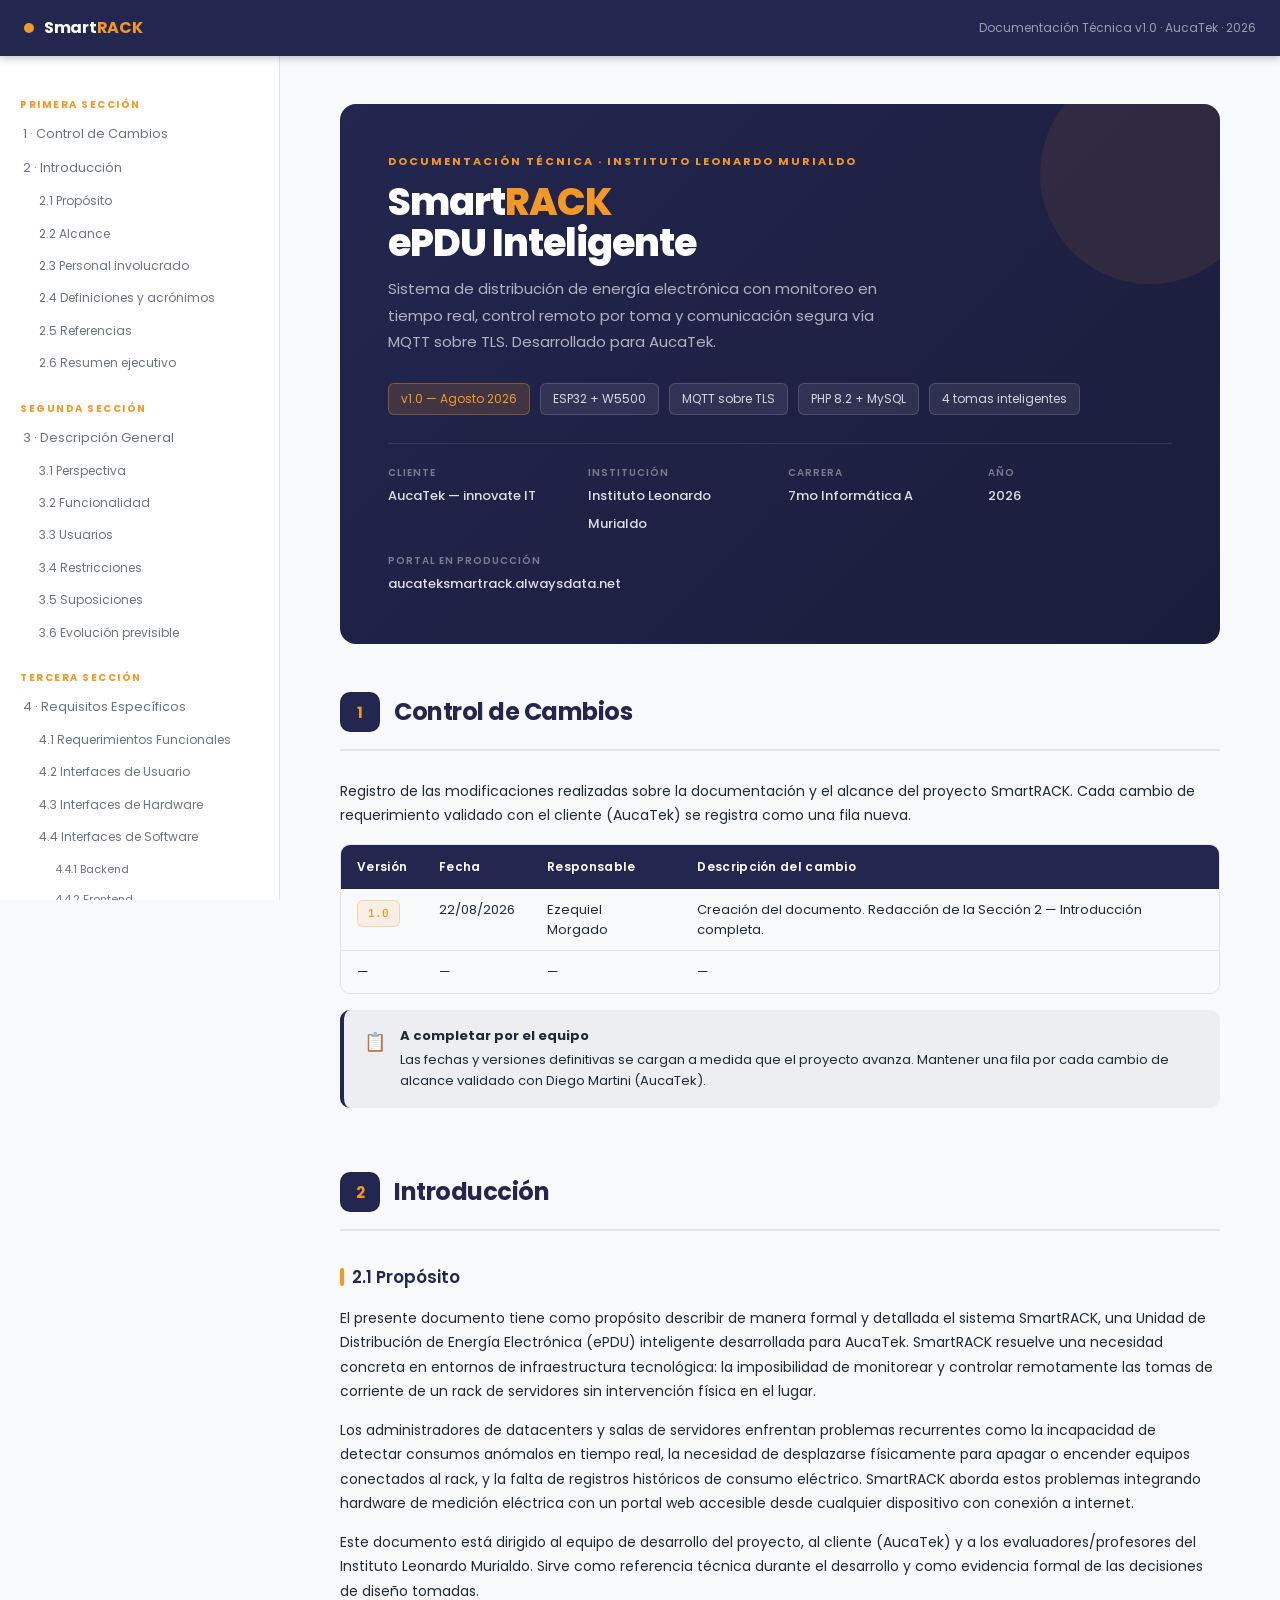
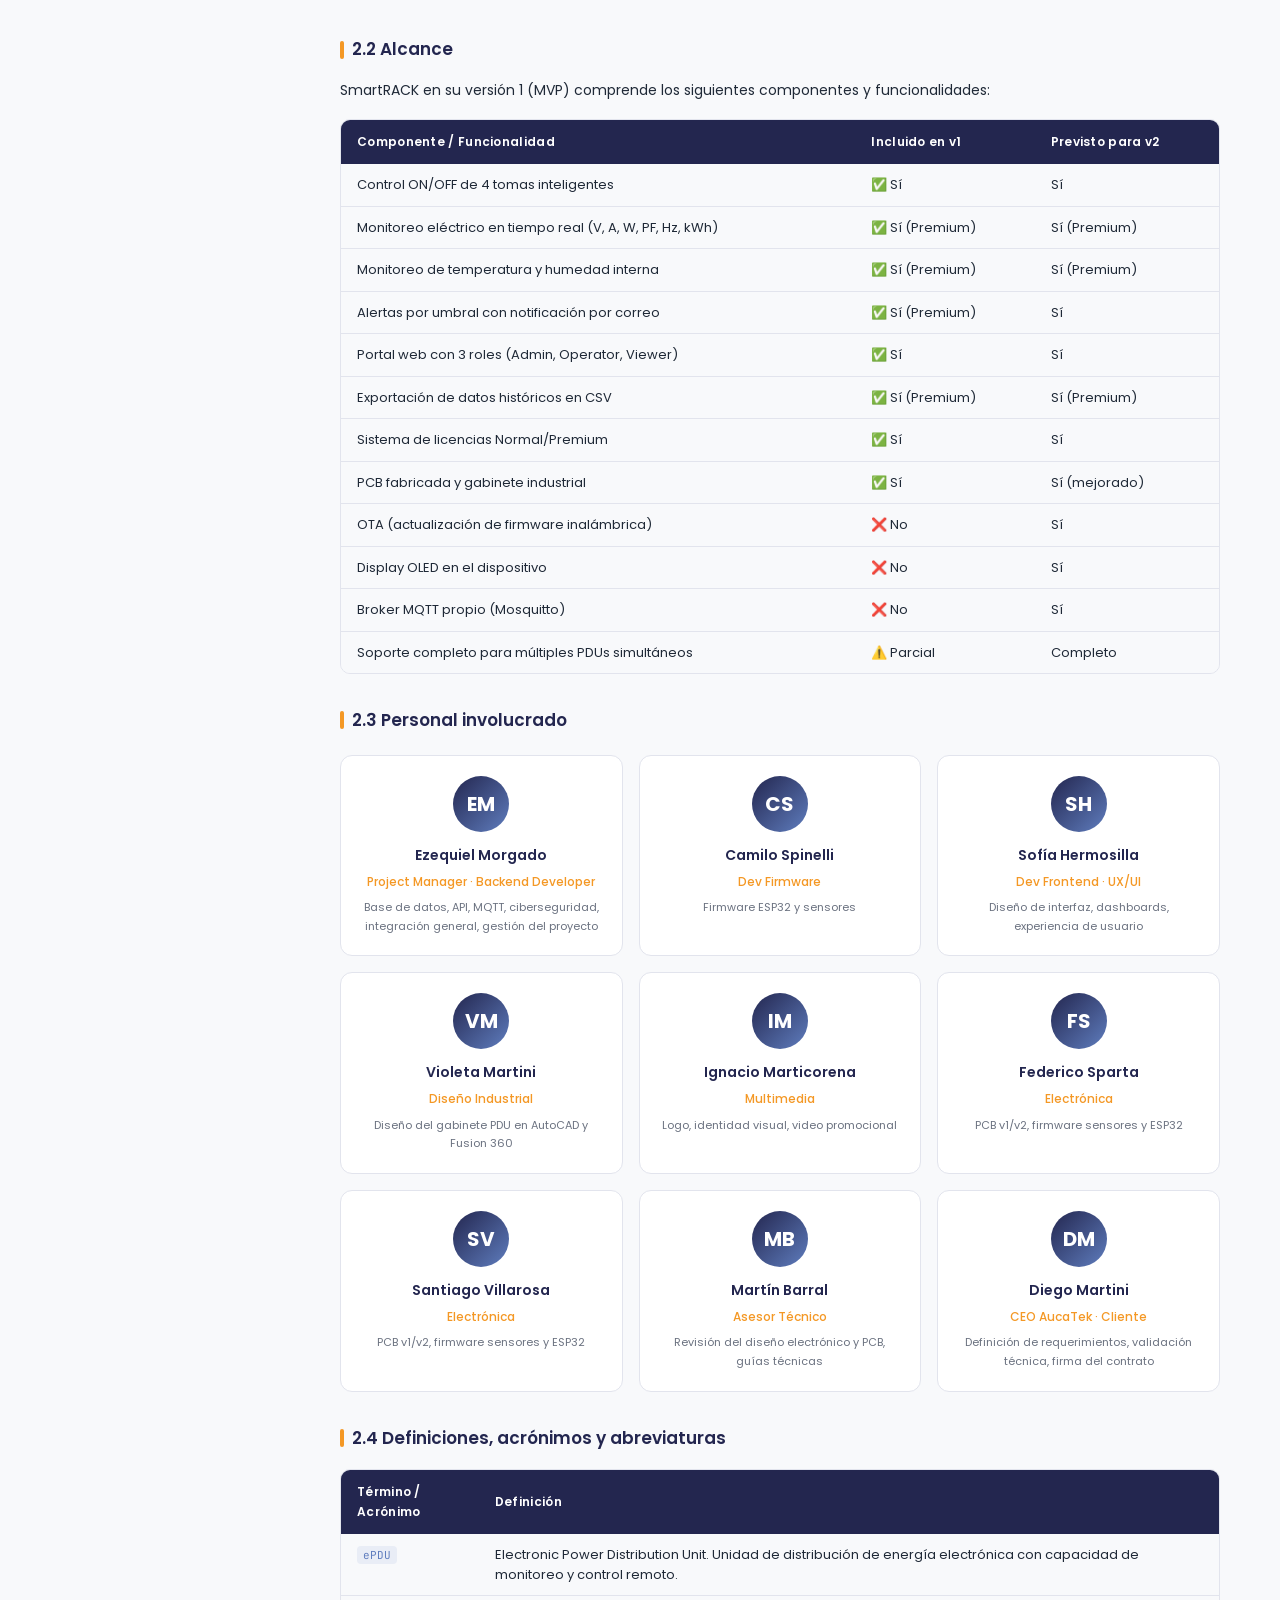
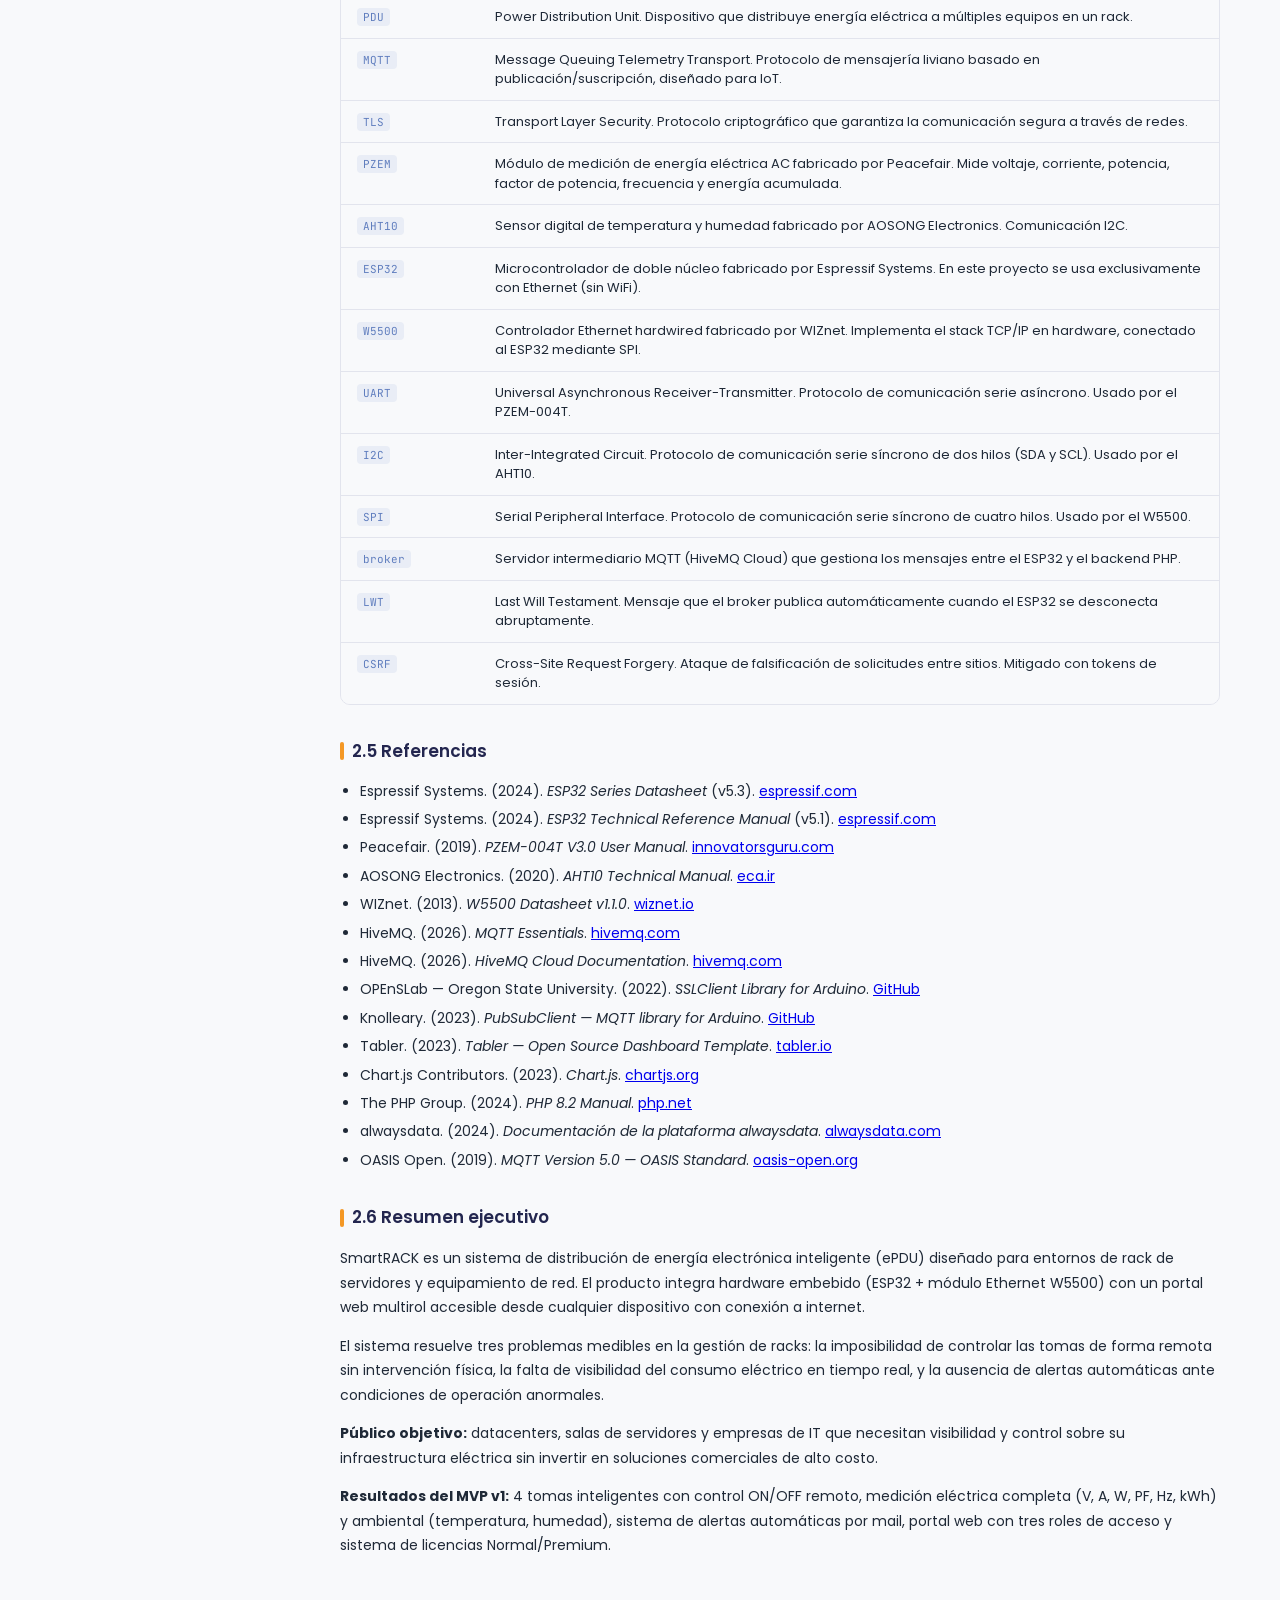
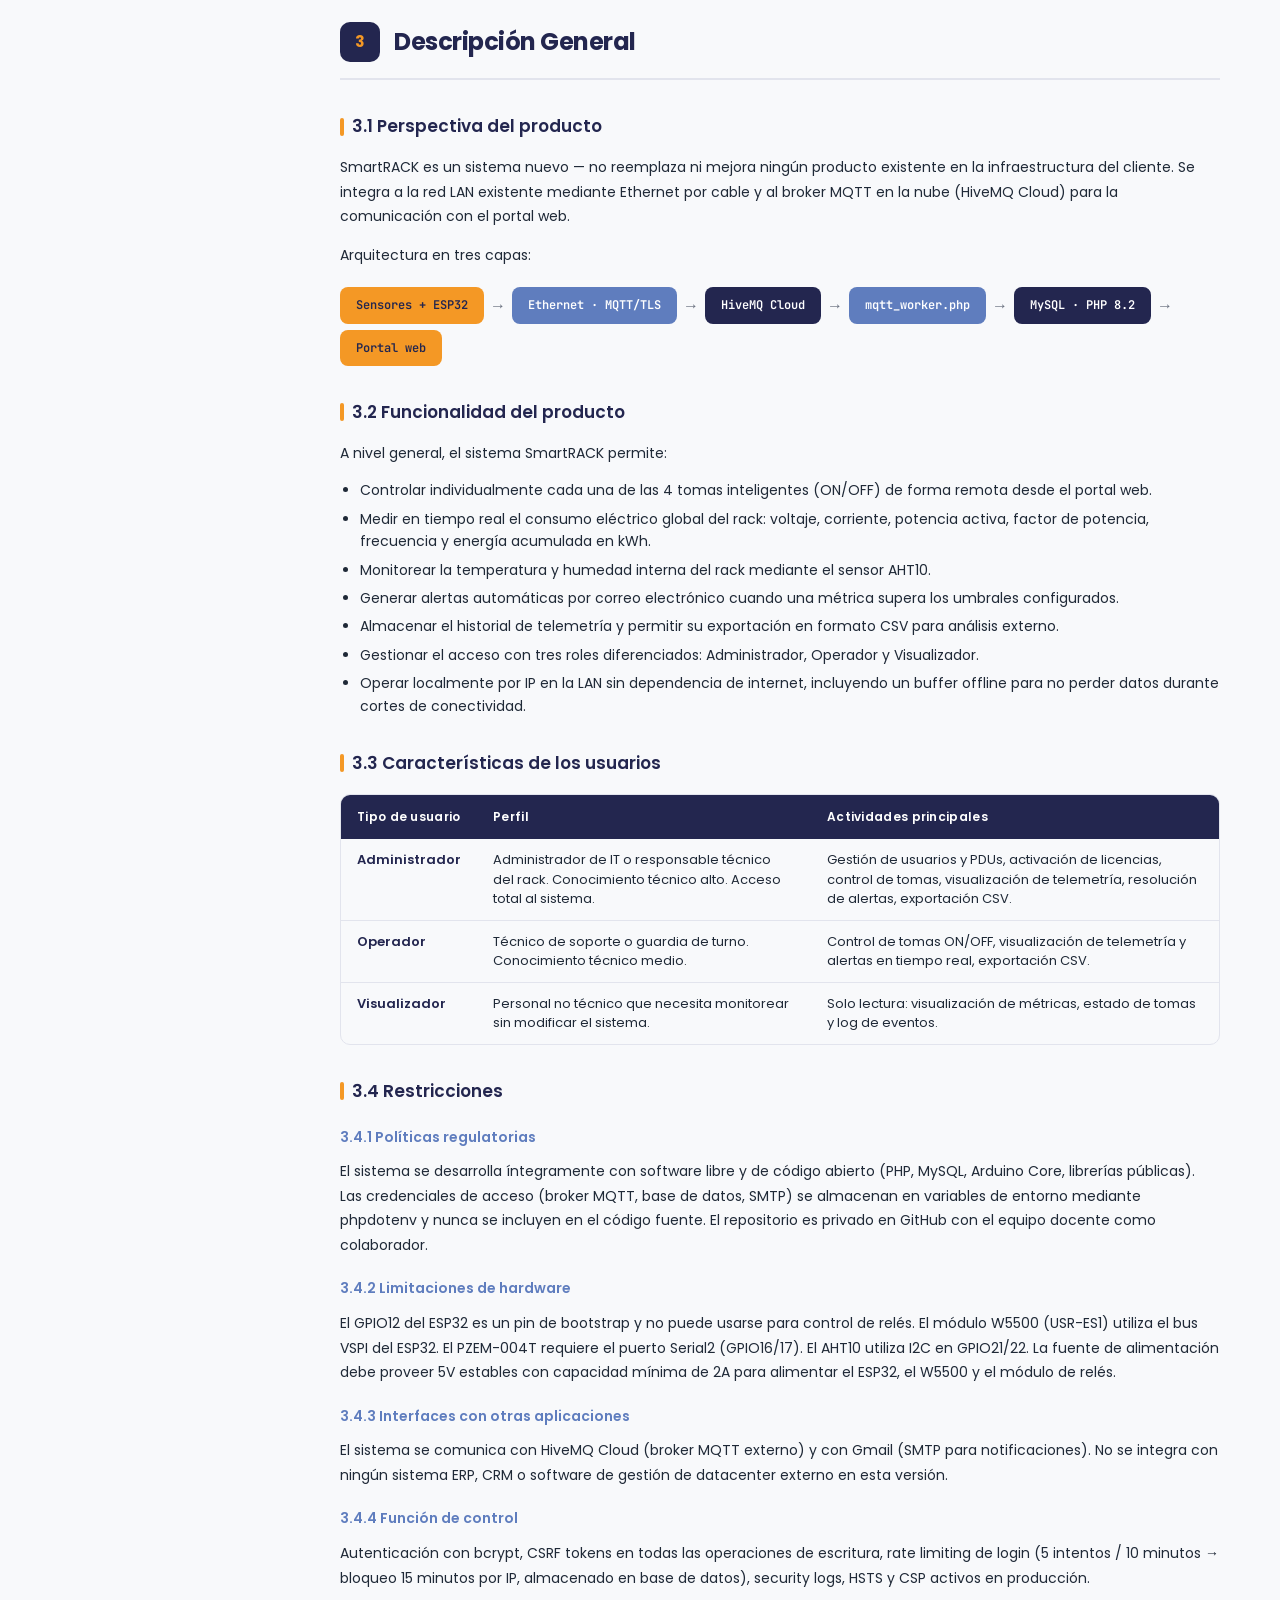
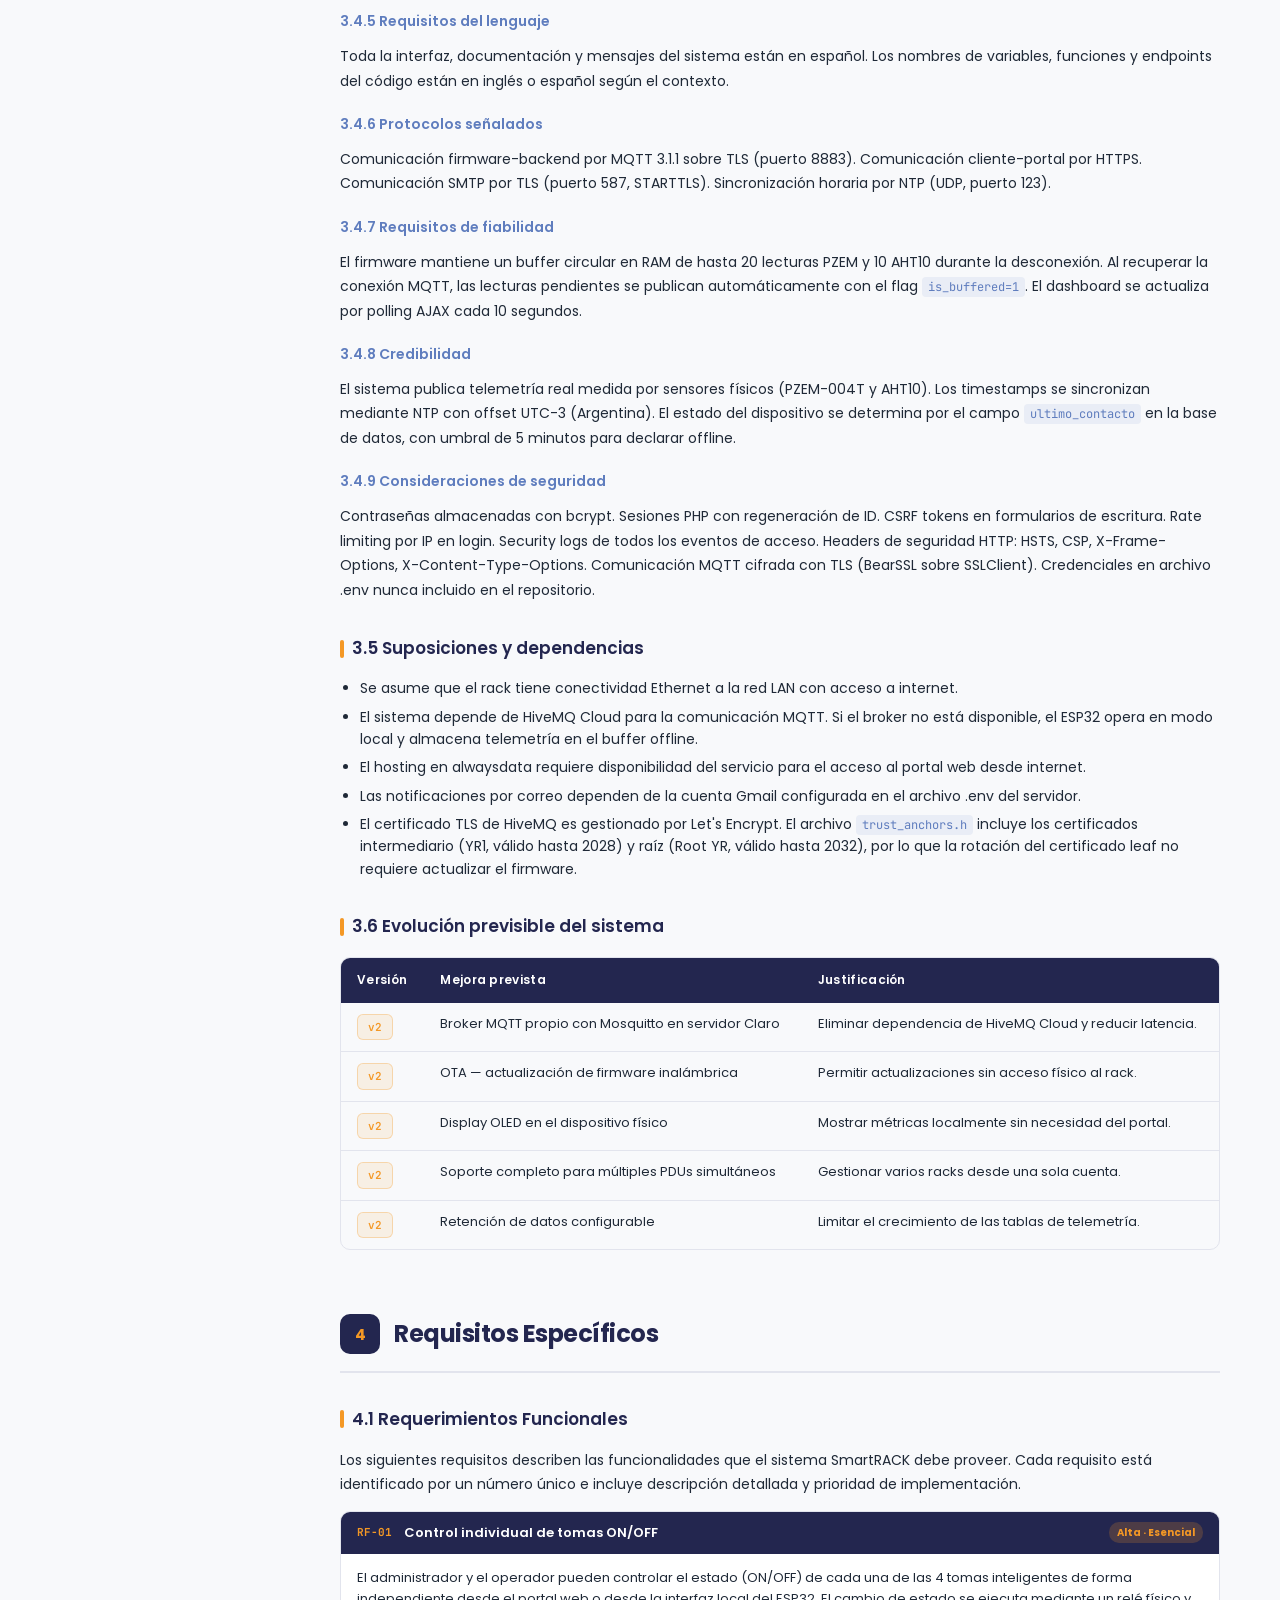
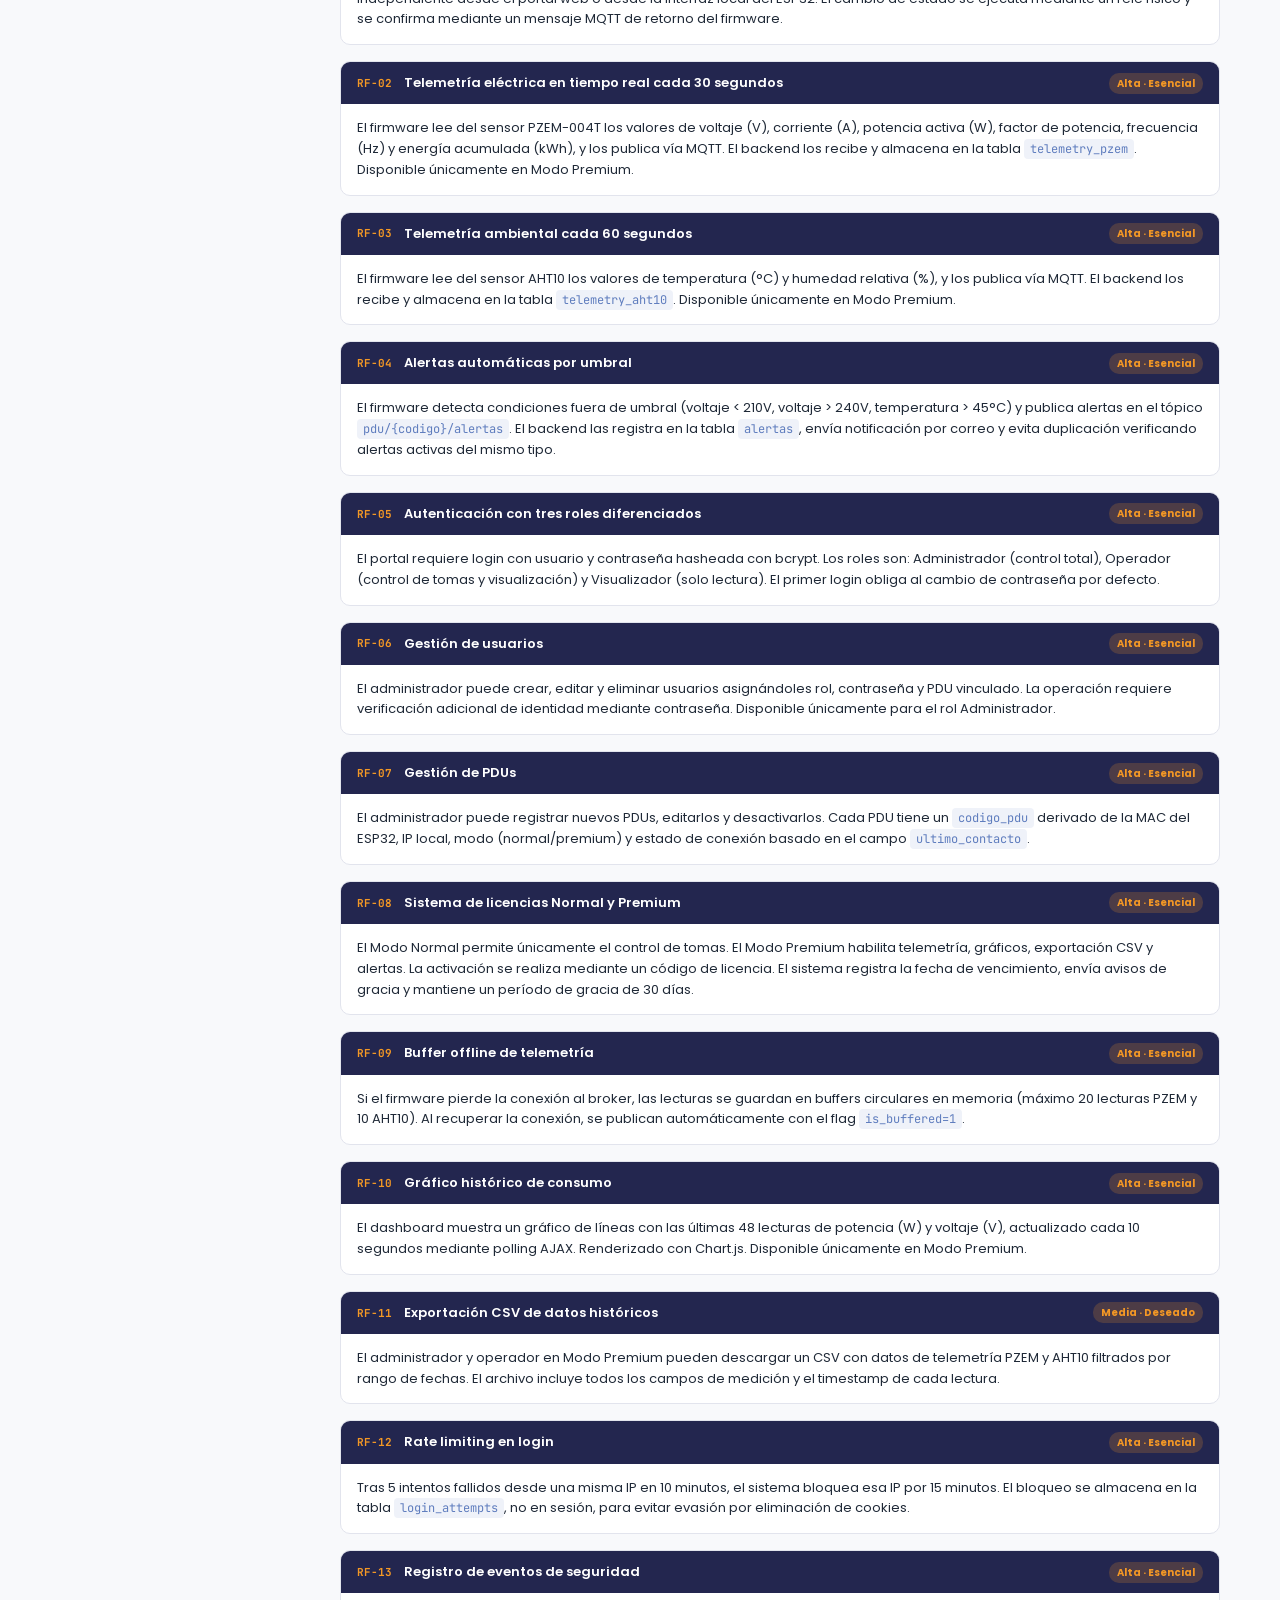
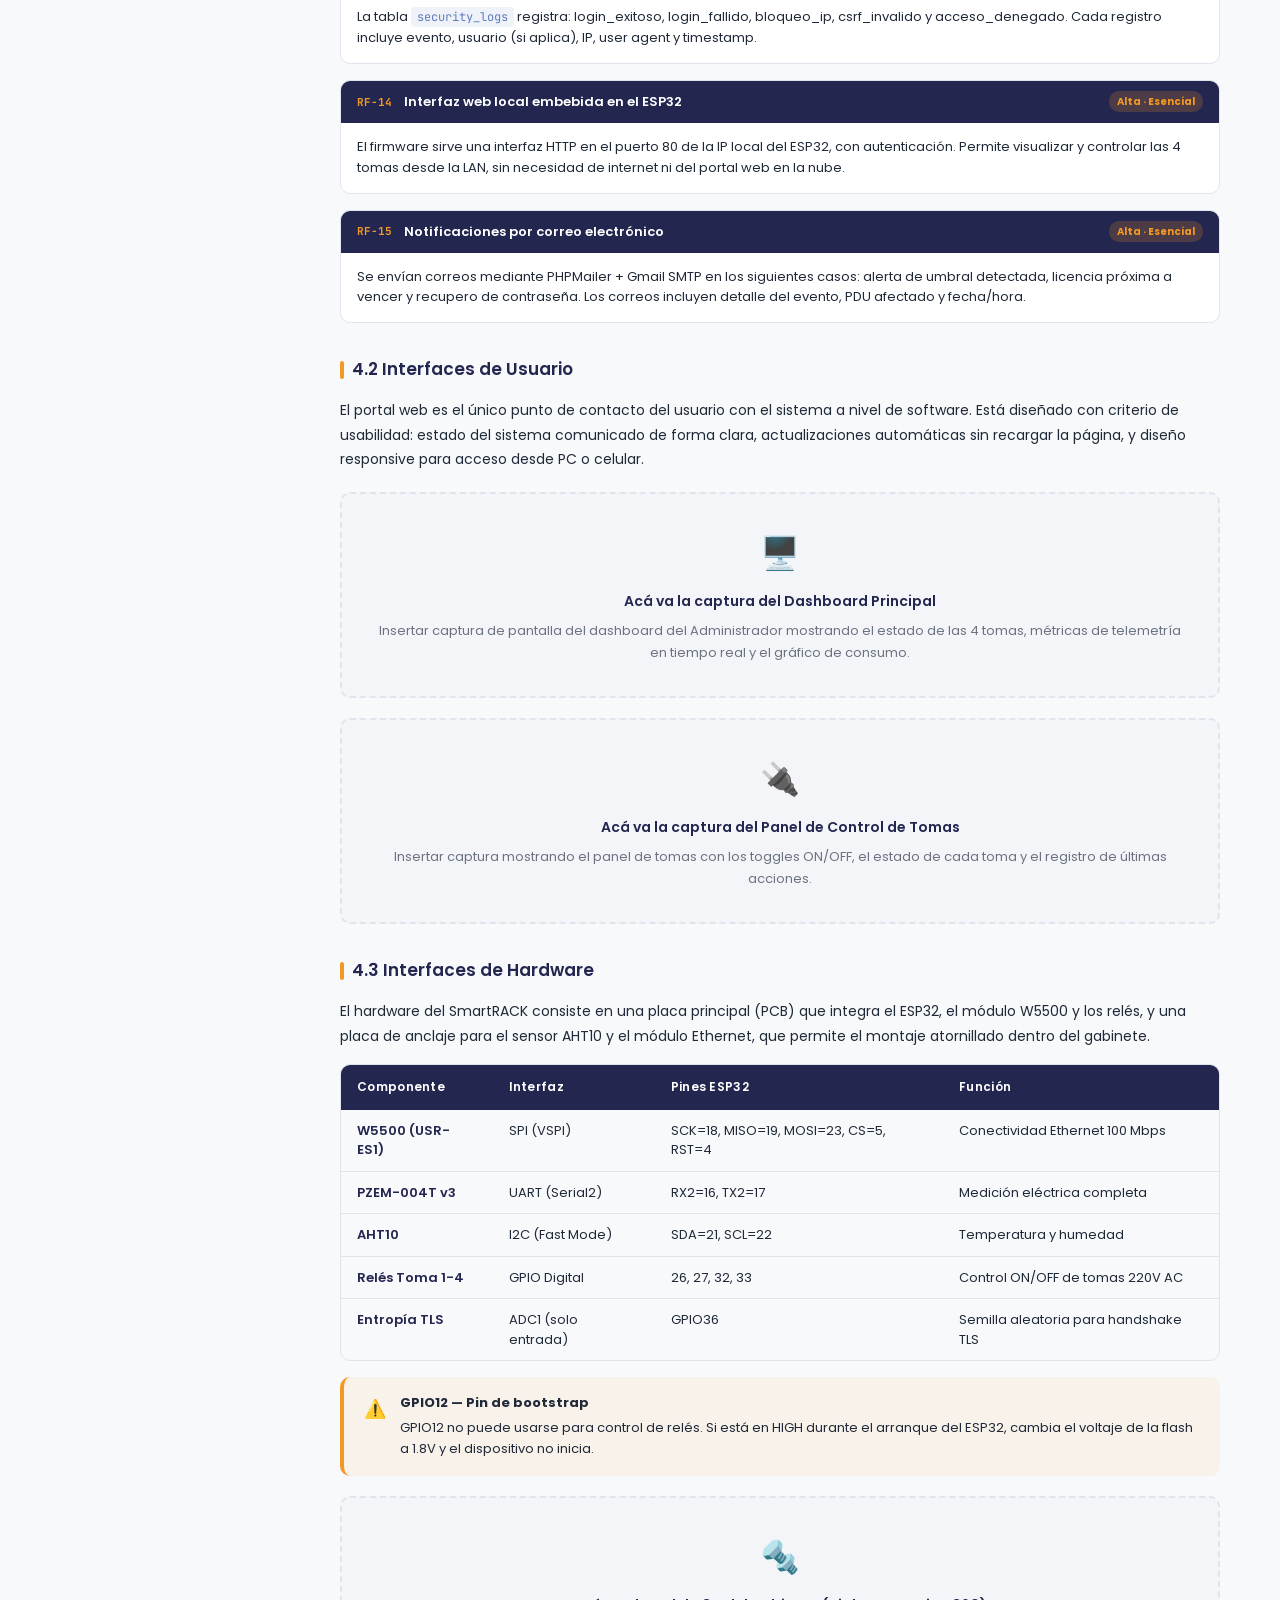
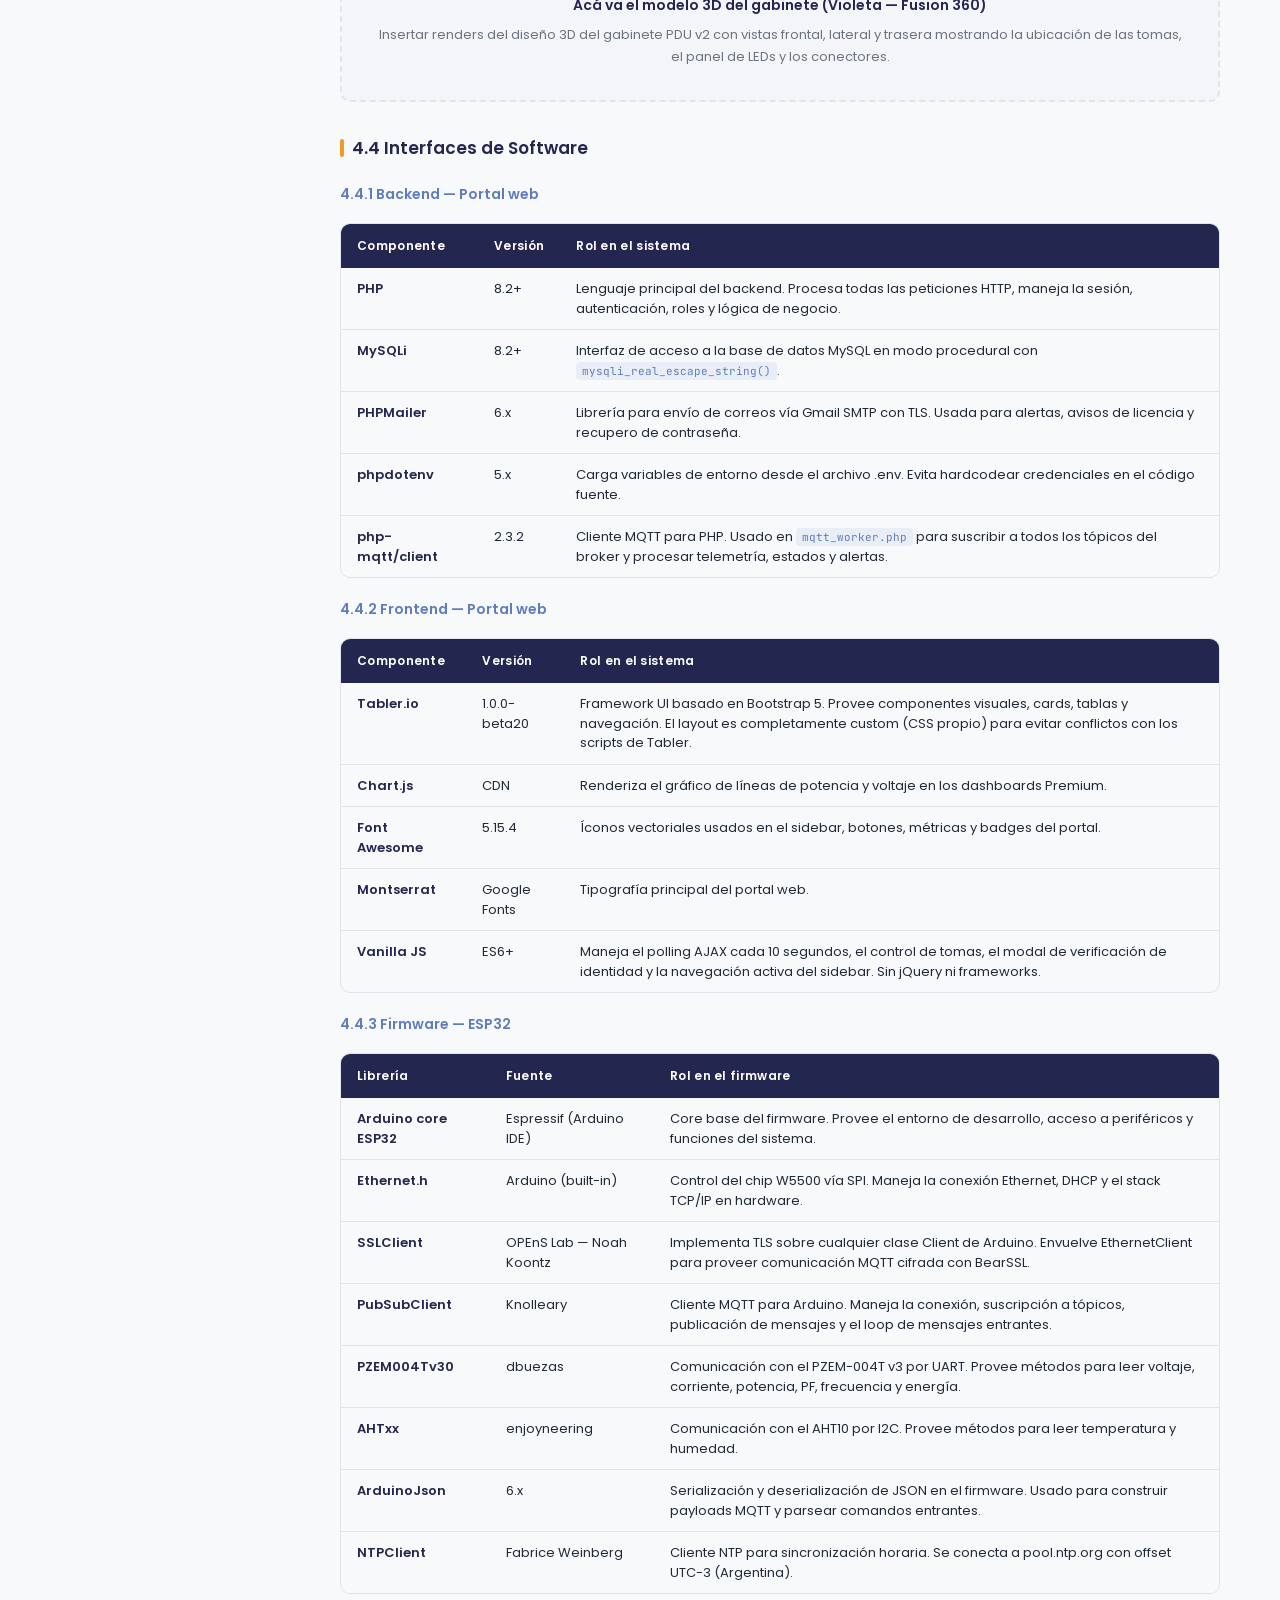
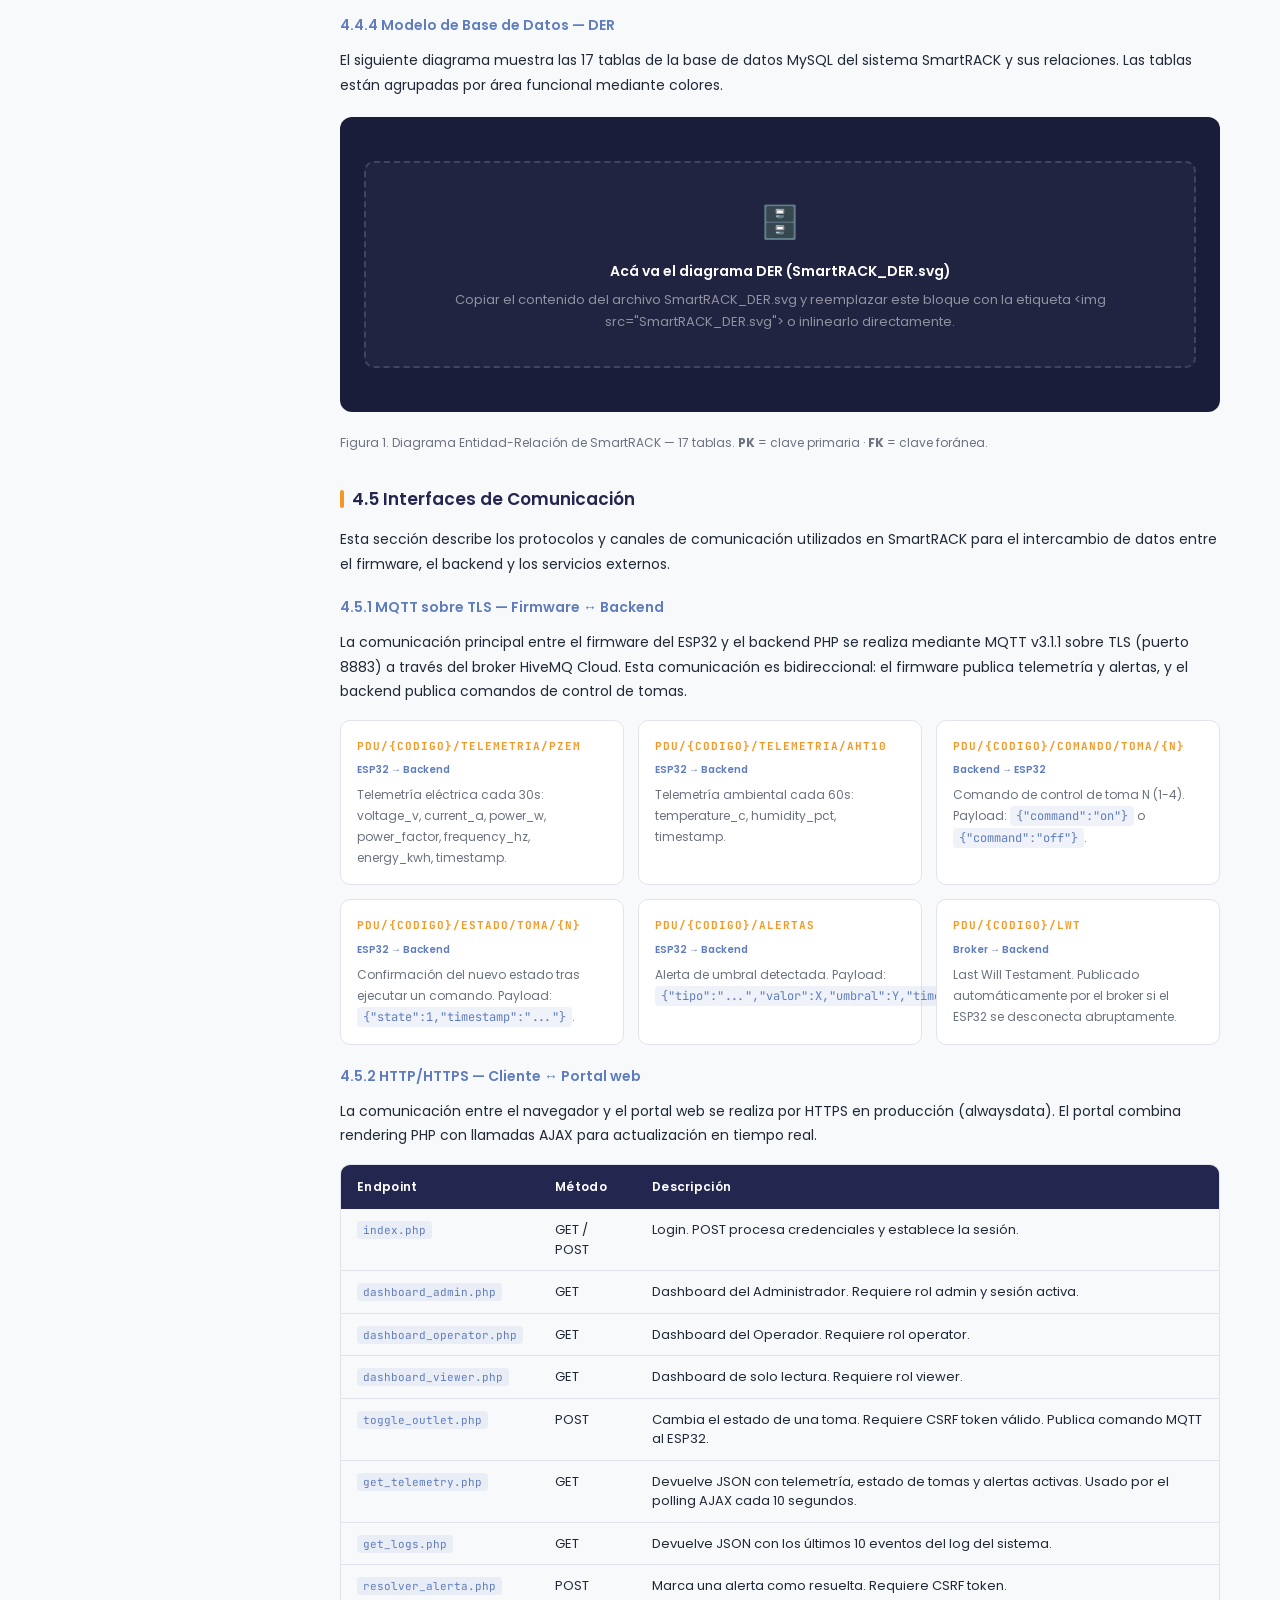
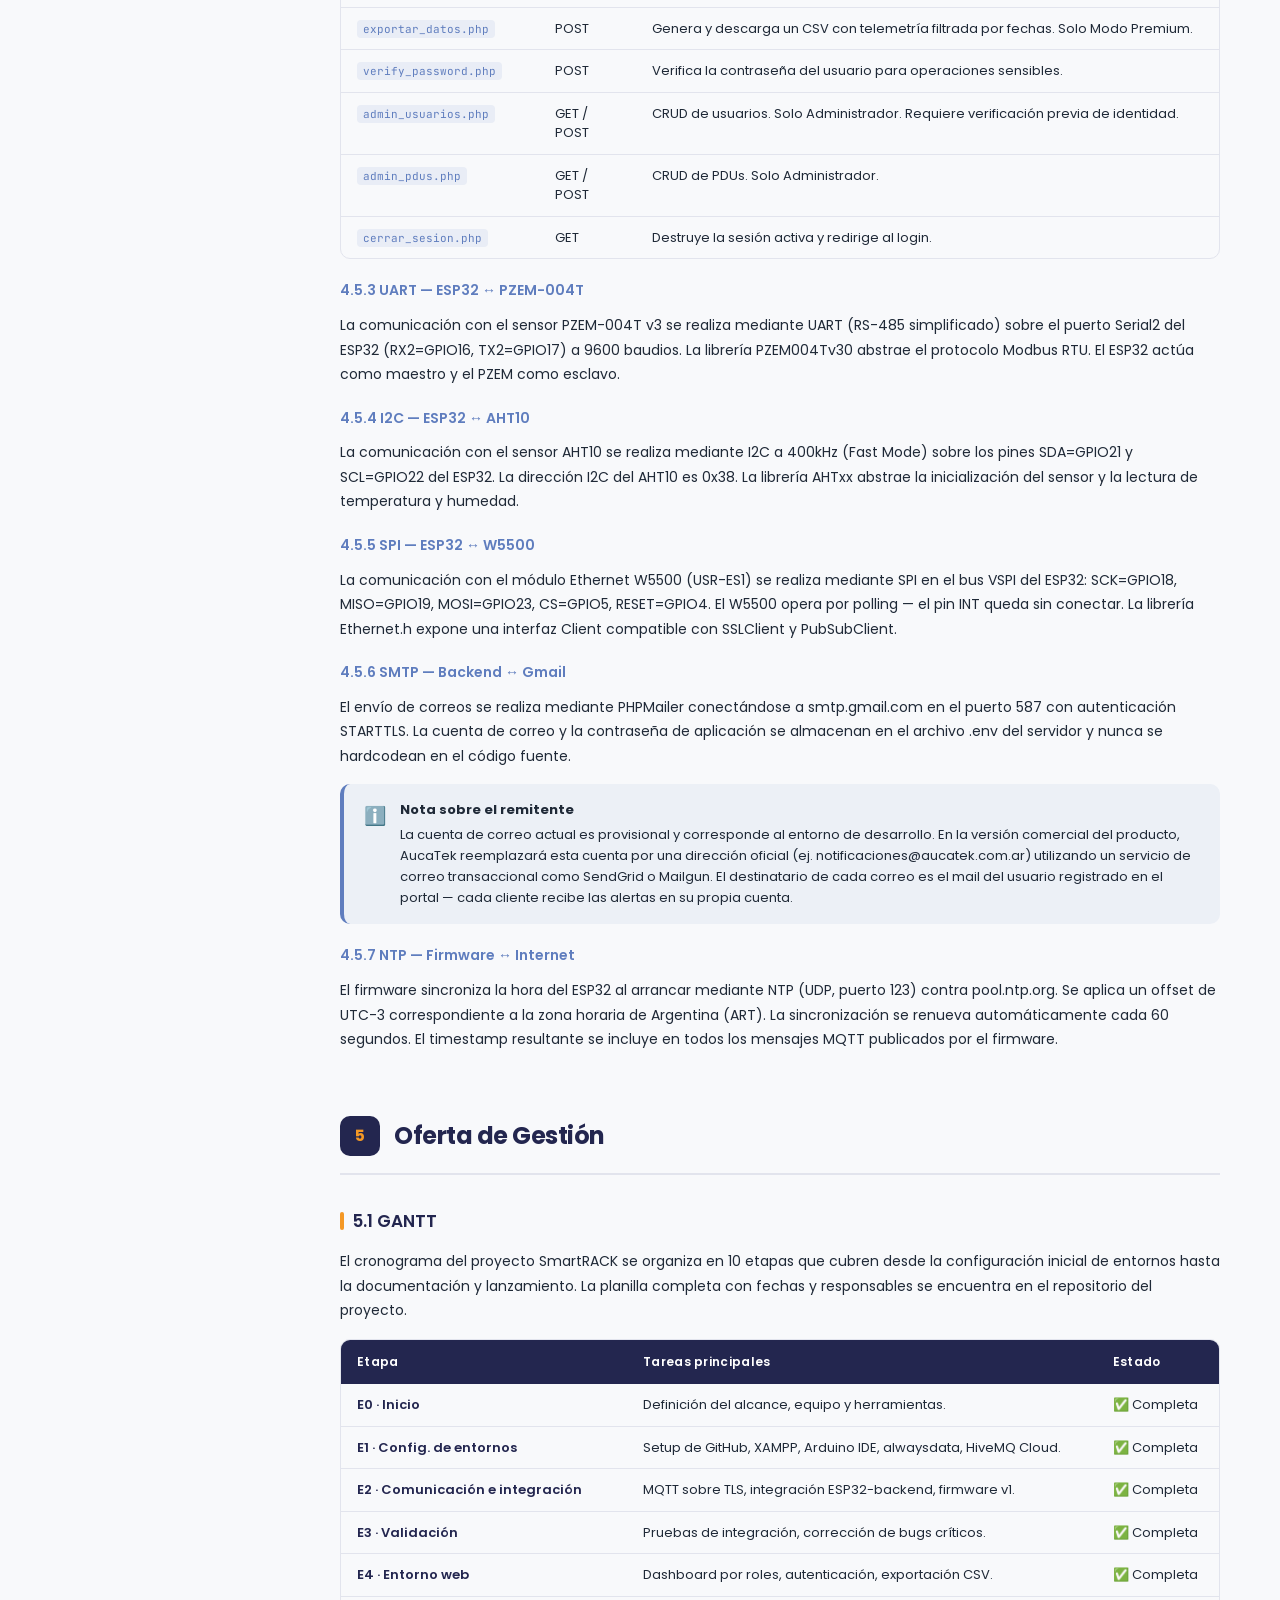
==== index.html @ 066b620d "Add files via upload" ====
<!DOCTYPE html>
<html lang="es">
<head>
  <meta charset="UTF-8"/>
  <meta name="viewport" content="width=device-width, initial-scale=1.0"/>
  <title>Documentación Técnica · SmartRACK ePDU</title>
  <link rel="preconnect" href="https://fonts.googleapis.com"/>
  <link rel="preconnect" href="https://fonts.gstatic.com" crossorigin/>
  <link href="https://fonts.googleapis.com/css2?family=Poppins:wght@300;400;500;600;700;800&family=JetBrains+Mono:wght@400;500&display=swap" rel="stylesheet"/>
  <style>
    :root {
      --navy:    #23264f;
      --navy2:   #1a1d3a;
      --orange:  #f49825;
      --celeste: #5f7dbe;
      --gray:    #6d6968;
      --white:   #ffffff;
      --bg:      #f8f9fb;
      --border:  #e2e4ed;
      --muted:   #6b7280;
      --text:    #1f2937;
      --code-bg: #1e2030;
      --sidebar-w: 280px;
    }
    *, *::before, *::after { box-sizing: border-box; margin: 0; padding: 0; }
    html { scroll-behavior: smooth; }
    body { font-family: 'Poppins', sans-serif; background: var(--bg); color: var(--text); line-height: 1.7; }

    /* ── TOP BAR ── */
    .topbar {
      position: fixed; top: 0; left: 0; right: 0; z-index: 300;
      height: 56px; background: var(--navy);
      display: flex; align-items: center; justify-content: space-between;
      padding: 0 24px;
      box-shadow: 0 2px 8px rgba(0,0,0,0.25);
    }
    .topbar-brand { display: flex; align-items: center; gap: 10px; }
    .topbar-brand .logo-dot { width: 10px; height: 10px; background: var(--orange); border-radius: 50%; }
    .topbar-brand span { font-size: 16px; font-weight: 700; color: #fff; letter-spacing: -0.3px; }
    .topbar-brand span em { color: var(--orange); font-style: normal; }
    .topbar-meta { font-size: 12px; color: rgba(255,255,255,0.55); }
    .menu-toggle { display: none; background: none; border: none; cursor: pointer; color: #fff; font-size: 22px; }

    /* ── SIDEBAR ── */
    .sidebar {
      position: fixed; top: 56px; left: 0; bottom: 0;
      width: var(--sidebar-w);
      background: var(--white);
      border-right: 1px solid var(--border);
      overflow-y: auto;
      z-index: 200;
      padding: 20px 0 40px;
    }
    .sidebar::-webkit-scrollbar { width: 4px; }
    .sidebar::-webkit-scrollbar-thumb { background: var(--border); border-radius: 4px; }

    .nav-section { padding: 8px 20px 4px; font-size: 10px; font-weight: 700; color: var(--orange); text-transform: uppercase; letter-spacing: 1.5px; margin-top: 12px; }
    .nav-item { display: block; padding: 6px 20px 6px 20px; font-size: 13px; color: var(--muted); text-decoration: none; border-left: 3px solid transparent; transition: all 0.15s; }
    .nav-item:hover { color: var(--navy); background: rgba(95,125,190,0.06); }
    .nav-item.active { color: var(--navy); font-weight: 600; border-left-color: var(--orange); background: rgba(244,152,37,0.06); }
    .nav-item.sub { padding-left: 36px; font-size: 12px; }
    .nav-item.sub2 { padding-left: 52px; font-size: 11px; }

    /* ── MAIN CONTENT ── */
    .main {
      margin-left: var(--sidebar-w);
      margin-top: 56px;
      padding: 48px 60px 80px;
      max-width: 1060px;
    }

    /* ── HERO ── */
    .hero {
      background: linear-gradient(135deg, var(--navy) 0%, var(--navy2) 100%);
      border-radius: 16px; padding: 48px; margin-bottom: 48px;
      position: relative; overflow: hidden;
    }
    .hero::after {
      content: ''; position: absolute; right: -40px; top: -40px;
      width: 220px; height: 220px; border-radius: 50%;
      background: rgba(244,152,37,0.08);
    }
    .hero-eyebrow { font-size: 11px; font-weight: 700; color: var(--orange); letter-spacing: 2px; text-transform: uppercase; margin-bottom: 10px; }
    .hero h1 { font-size: 38px; font-weight: 800; color: #fff; line-height: 1.1; letter-spacing: -1px; margin-bottom: 12px; }
    .hero h1 span { color: var(--orange); }
    .hero-sub { font-size: 15px; color: rgba(255,255,255,0.65); max-width: 520px; margin-bottom: 28px; }
    .hero-badges { display: flex; gap: 10px; flex-wrap: wrap; }
    .badge { display: inline-flex; align-items: center; gap: 6px; background: rgba(255,255,255,0.08); border: 1px solid rgba(255,255,255,0.15); border-radius: 6px; padding: 5px 12px; font-size: 12px; color: rgba(255,255,255,0.8); }
    .badge-o { background: rgba(244,152,37,0.15); border-color: rgba(244,152,37,0.35); color: var(--orange); }
    .hero-meta { margin-top: 28px; padding-top: 20px; border-top: 1px solid rgba(255,255,255,0.1); display: grid; grid-template-columns: repeat(auto-fit, minmax(160px, 1fr)); gap: 16px; }
    .hero-meta-item label { font-size: 10px; color: rgba(255,255,255,0.4); font-weight: 600; text-transform: uppercase; letter-spacing: 1px; display: block; }
    .hero-meta-item span { font-size: 13px; color: rgba(255,255,255,0.85); font-weight: 500; }

    /* ── SECTIONS ── */
    .doc-section { margin-bottom: 64px; scroll-margin-top: 80px; }
    .section-header { display: flex; align-items: center; gap: 14px; margin-bottom: 28px; padding-bottom: 16px; border-bottom: 2px solid var(--border); }
    .section-num { width: 40px; height: 40px; background: var(--navy); border-radius: 10px; display: flex; align-items: center; justify-content: center; font-size: 15px; font-weight: 700; color: var(--orange); flex-shrink: 0; }
    .section-title { font-size: 24px; font-weight: 700; color: var(--navy); letter-spacing: -0.5px; }
    .subsection { margin: 32px 0; scroll-margin-top: 80px; }
    .subsection-title { font-size: 17px; font-weight: 600; color: var(--navy); margin-bottom: 14px; display: flex; align-items: center; gap: 8px; }
    .subsection-title::before { content: ''; display: block; width: 4px; height: 18px; background: var(--orange); border-radius: 2px; flex-shrink: 0; }
    .sub2-title { font-size: 14px; font-weight: 600; color: var(--celeste); margin: 20px 0 10px; }

    p { font-size: 14px; color: var(--text); margin-bottom: 14px; line-height: 1.75; }
    ul, ol { padding-left: 20px; margin-bottom: 14px; }
    li { font-size: 14px; color: var(--text); margin-bottom: 6px; line-height: 1.6; }
    code { font-family: 'JetBrains Mono', monospace; font-size: 12px; background: rgba(95,125,190,0.1); color: var(--celeste); padding: 2px 6px; border-radius: 4px; }
    pre { background: var(--code-bg); border-radius: 10px; padding: 20px; overflow-x: auto; margin: 16px 0; }
    pre code { background: none; color: #a9b7c6; padding: 0; font-size: 13px; line-height: 1.7; }

    /* ── TABLES ── */
    .table-wrap { overflow-x: auto; margin: 16px 0; border-radius: 10px; border: 1px solid var(--border); }
    table { width: 100%; border-collapse: collapse; font-size: 13px; }
    thead tr { background: var(--navy); }
    thead th { padding: 12px 16px; text-align: left; color: #fff; font-weight: 600; font-size: 12px; letter-spacing: 0.3px; }
    tbody tr:nth-child(even) { background: var(--bg); }
    tbody tr:hover { background: rgba(95,125,190,0.04); }
    td { padding: 11px 16px; border-bottom: 1px solid var(--border); color: var(--text); vertical-align: top; line-height: 1.5; }
    tbody tr:last-child td { border-bottom: none; }
    td code { font-size: 11px; }
    td strong { color: var(--navy); font-weight: 600; }

    /* ── CALLOUTS ── */
    .callout { border-radius: 10px; padding: 16px 20px; margin: 16px 0; display: flex; gap: 14px; align-items: flex-start; }
    .callout-icon { font-size: 18px; flex-shrink: 0; margin-top: 1px; }
    .callout-body { font-size: 13px; line-height: 1.6; }
    .callout-body strong { display: block; margin-bottom: 4px; font-size: 13px; }
    .callout-info  { background: rgba(95,125,190,0.08); border-left: 4px solid var(--celeste); }
    .callout-warn  { background: rgba(244,152,37,0.08); border-left: 4px solid var(--orange); }
    .callout-note  { background: rgba(35,38,79,0.05); border-left: 4px solid var(--navy); }

    /* ── PLACEHOLDER ── */
    .placeholder { border: 2px dashed var(--border); border-radius: 10px; padding: 32px; text-align: center; margin: 20px 0; background: rgba(95,125,190,0.03); }
    .placeholder-icon { font-size: 32px; margin-bottom: 10px; }
    .placeholder-title { font-size: 14px; font-weight: 600; color: var(--navy); margin-bottom: 6px; }
    .placeholder-desc { font-size: 13px; color: var(--muted); }

    /* ── ARCH DIAGRAM ── */
    .arch-flow { display: flex; align-items: center; gap: 6px; flex-wrap: wrap; margin: 20px 0; }
    .arch-box { background: var(--navy); color: #fff; padding: 8px 16px; border-radius: 8px; font-size: 12px; font-weight: 600; font-family: 'JetBrains Mono', monospace; }
    .arch-box.orange { background: var(--orange); color: var(--navy); }
    .arch-box.celeste { background: var(--celeste); }
    .arch-arrow { color: var(--muted); font-size: 16px; }

    /* ── TEAM CARDS ── */
    .team-grid { display: grid; grid-template-columns: repeat(auto-fill, minmax(220px, 1fr)); gap: 16px; margin: 20px 0; }
    .team-card { background: #fff; border: 1px solid var(--border); border-radius: 12px; padding: 20px; text-align: center; transition: box-shadow 0.2s; }
    .team-card:hover { box-shadow: 0 4px 16px rgba(35,38,79,0.08); }
    .team-avatar { width: 56px; height: 56px; border-radius: 50%; background: linear-gradient(135deg, var(--navy), var(--celeste)); display: flex; align-items: center; justify-content: center; font-size: 20px; font-weight: 700; color: #fff; margin: 0 auto 12px; }
    .team-name { font-size: 14px; font-weight: 600; color: var(--navy); margin-bottom: 4px; }
    .team-role { font-size: 12px; color: var(--orange); font-weight: 500; margin-bottom: 6px; }
    .team-area { font-size: 11px; color: var(--muted); }

    /* ── TOPIC CHIPS ── */
    .topic-grid { display: grid; grid-template-columns: repeat(auto-fill, minmax(280px, 1fr)); gap: 14px; margin: 16px 0; }
    .topic-card { background: #fff; border: 1px solid var(--border); border-radius: 10px; padding: 16px; }
    .topic-card .topic-label { font-size: 11px; font-weight: 700; color: var(--orange); text-transform: uppercase; letter-spacing: 1px; margin-bottom: 6px; font-family: 'JetBrains Mono', monospace; }
    .topic-card .topic-dir { font-size: 10px; color: var(--celeste); font-weight: 600; margin-bottom: 6px; }
    .topic-card p { font-size: 12px; margin-bottom: 0; color: var(--muted); }

    /* ── TOOLS GRID ── */
    .tools-grid { display: grid; grid-template-columns: repeat(auto-fill, minmax(200px, 1fr)); gap: 12px; margin: 16px 0; }
    .tool-chip { background: #fff; border: 1px solid var(--border); border-radius: 8px; padding: 12px 16px; display: flex; align-items: center; gap: 10px; }
    .tool-chip .tool-dot { width: 8px; height: 8px; border-radius: 50%; background: var(--orange); flex-shrink: 0; }
    .tool-chip .tool-name { font-size: 13px; font-weight: 600; color: var(--navy); }
    .tool-chip .tool-desc { font-size: 11px; color: var(--muted); }

    /* ── REQUIREMENTS ── */
    .req-card { background: #fff; border: 1px solid var(--border); border-radius: 10px; margin-bottom: 16px; overflow: hidden; }
    .req-header { background: var(--navy); padding: 10px 16px; display: flex; align-items: center; gap: 12px; }
    .req-num { font-size: 11px; font-weight: 700; color: var(--orange); font-family: 'JetBrains Mono', monospace; }
    .req-title { font-size: 13px; font-weight: 600; color: #fff; flex: 1; }
    .req-badge { font-size: 10px; font-weight: 700; padding: 2px 8px; border-radius: 10px; background: rgba(244,152,37,0.2); color: var(--orange); }
    .req-body { padding: 14px 16px; font-size: 13px; color: var(--text); line-height: 1.6; }

    /* ── VERSION BADGE ── */
    .ver-badge { display: inline-flex; align-items: center; gap: 6px; background: rgba(244,152,37,0.1); border: 1px solid rgba(244,152,37,0.3); border-radius: 6px; padding: 4px 10px; font-size: 11px; font-weight: 600; color: var(--orange); font-family: 'JetBrains Mono', monospace; }

    /* ── DER WRAPPER ── */
    .der-wrap { background: var(--navy2); border-radius: 12px; padding: 24px; margin: 20px 0; overflow-x: auto; }
    .der-wrap svg { max-width: 100%; }

    /* ── FOOTER ── */
    .doc-footer { margin-top: 80px; padding-top: 32px; border-top: 2px solid var(--border); text-align: center; }
    .doc-footer p { font-size: 13px; color: var(--muted); }
    .doc-footer strong { color: var(--navy); }

    /* ── RESPONSIVE ── */
    @media (max-width: 900px) {
      .sidebar { transform: translateX(-100%); transition: transform 0.25s; }
      .sidebar.open { transform: translateX(0); }
      .main { margin-left: 0; padding: 32px 24px 60px; }
      .menu-toggle { display: block; }
      .topbar-meta { display: none; }
    }
    @media (max-width: 600px) {
      .hero h1 { font-size: 26px; }
      .hero { padding: 28px; }
      .main { padding: 24px 16px 60px; }
    }
  </style>
</head>
<body>

<!-- ── TOP BAR ── -->
<header class="topbar">
  <div class="topbar-brand">
    <div class="logo-dot"></div>
    <span>Smart<em>RACK</em></span>
  </div>
  <div class="topbar-meta">Documentación Técnica v1.0 · AucaTek · 2026</div>
  <button class="menu-toggle" onclick="document.querySelector('.sidebar').classList.toggle('open')">☰</button>
</header>

<!-- ── SIDEBAR ── -->
<nav class="sidebar" id="sidebar">
  <div class="nav-section">Primera sección</div>
  <a class="nav-item active" href="#s1">1 · Control de Cambios</a>
  <a class="nav-item" href="#s2">2 · Introducción</a>
  <a class="nav-item sub" href="#s2-1">2.1 Propósito</a>
  <a class="nav-item sub" href="#s2-2">2.2 Alcance</a>
  <a class="nav-item sub" href="#s2-3">2.3 Personal involucrado</a>
  <a class="nav-item sub" href="#s2-4">2.4 Definiciones y acrónimos</a>
  <a class="nav-item sub" href="#s2-5">2.5 Referencias</a>
  <a class="nav-item sub" href="#s2-6">2.6 Resumen ejecutivo</a>

  <div class="nav-section">Segunda sección</div>
  <a class="nav-item" href="#s3">3 · Descripción General</a>
  <a class="nav-item sub" href="#s3-1">3.1 Perspectiva</a>
  <a class="nav-item sub" href="#s3-2">3.2 Funcionalidad</a>
  <a class="nav-item sub" href="#s3-3">3.3 Usuarios</a>
  <a class="nav-item sub" href="#s3-4">3.4 Restricciones</a>
  <a class="nav-item sub" href="#s3-5">3.5 Suposiciones</a>
  <a class="nav-item sub" href="#s3-6">3.6 Evolución previsible</a>

  <div class="nav-section">Tercera sección</div>
  <a class="nav-item" href="#s4">4 · Requisitos Específicos</a>
  <a class="nav-item sub" href="#s4-1">4.1 Requerimientos Funcionales</a>
  <a class="nav-item sub" href="#s4-2">4.2 Interfaces de Usuario</a>
  <a class="nav-item sub" href="#s4-3">4.3 Interfaces de Hardware</a>
  <a class="nav-item sub" href="#s4-4">4.4 Interfaces de Software</a>
  <a class="nav-item sub2" href="#s4-4-1">4.4.1 Backend</a>
  <a class="nav-item sub2" href="#s4-4-2">4.4.2 Frontend</a>
  <a class="nav-item sub2" href="#s4-4-3">4.4.3 Firmware</a>
  <a class="nav-item sub2" href="#s4-4-4">4.4.4 Modelo de BD</a>
  <a class="nav-item sub" href="#s4-5">4.5 Interfaces de Comunicación</a>

  <div class="nav-section">Gestión</div>
  <a class="nav-item" href="#s5">5 · Oferta de Gestión</a>
  <a class="nav-item sub" href="#s5-1">5.1 GANTT</a>
  <a class="nav-item sub" href="#s5-2">5.2 Infraestructura Administrativa</a>
</nav>

<!-- ── MAIN CONTENT ── -->
<main class="main">

  <!-- HERO -->
  <div class="hero">
    <div class="hero-eyebrow">Documentación Técnica · Instituto Leonardo Murialdo</div>
    <h1>Smart<span>RACK</span><br>ePDU Inteligente</h1>
    <p class="hero-sub">Sistema de distribución de energía electrónica con monitoreo en tiempo real, control remoto por toma y comunicación segura vía MQTT sobre TLS. Desarrollado para AucaTek.</p>
    <div class="hero-badges">
      <span class="badge badge-o">v1.0 — Agosto 2026</span>
      <span class="badge">ESP32 + W5500</span>
      <span class="badge">MQTT sobre TLS</span>
      <span class="badge">PHP 8.2 + MySQL</span>
      <span class="badge">4 tomas inteligentes</span>
    </div>
    <div class="hero-meta">
      <div class="hero-meta-item"><label>Cliente</label><span>AucaTek — innovate IT</span></div>
      <div class="hero-meta-item"><label>Institución</label><span>Instituto Leonardo Murialdo</span></div>
      <div class="hero-meta-item"><label>Carrera</label><span>7mo Informática A</span></div>
      <div class="hero-meta-item"><label>Año</label><span>2026</span></div>
      <div class="hero-meta-item"><label>Portal en producción</label><span>aucateksmartrack.alwaysdata.net</span></div>
    </div>
  </div>

  <!-- ══ 1. CONTROL DE CAMBIOS ══ -->
  <section class="doc-section" id="s1">
    <div class="section-header">
      <div class="section-num">1</div>
      <div class="section-title">Control de Cambios</div>
    </div>
    <p>Registro de las modificaciones realizadas sobre la documentación y el alcance del proyecto SmartRACK. Cada cambio de requerimiento validado con el cliente (AucaTek) se registra como una fila nueva.</p>
    <div class="table-wrap">
      <table>
        <thead><tr><th>Versión</th><th>Fecha</th><th>Responsable</th><th>Descripción del cambio</th></tr></thead>
        <tbody>
          <tr><td><span class="ver-badge">1.0</span></td><td>22/08/2026</td><td>Ezequiel Morgado</td><td>Creación del documento. Redacción de la Sección 2 — Introducción completa.</td></tr>
          <tr><td>—</td><td>—</td><td>—</td><td>—</td></tr>
        </tbody>
      </table>
    </div>
    <div class="callout callout-note">
      <div class="callout-icon">📋</div>
      <div class="callout-body"><strong>A completar por el equipo</strong>Las fechas y versiones definitivas se cargan a medida que el proyecto avanza. Mantener una fila por cada cambio de alcance validado con Diego Martini (AucaTek).</div>
    </div>
  </section>

  <!-- ══ 2. INTRODUCCIÓN ══ -->
  <section class="doc-section" id="s2">
    <div class="section-header">
      <div class="section-num">2</div>
      <div class="section-title">Introducción</div>
    </div>

    <div class="subsection" id="s2-1">
      <div class="subsection-title">2.1 Propósito</div>
      <p>El presente documento tiene como propósito describir de manera formal y detallada el sistema SmartRACK, una Unidad de Distribución de Energía Electrónica (ePDU) inteligente desarrollada para AucaTek. SmartRACK resuelve una necesidad concreta en entornos de infraestructura tecnológica: la imposibilidad de monitorear y controlar remotamente las tomas de corriente de un rack de servidores sin intervención física en el lugar.</p>
      <p>Los administradores de datacenters y salas de servidores enfrentan problemas recurrentes como la incapacidad de detectar consumos anómalos en tiempo real, la necesidad de desplazarse físicamente para apagar o encender equipos conectados al rack, y la falta de registros históricos de consumo eléctrico. SmartRACK aborda estos problemas integrando hardware de medición eléctrica con un portal web accesible desde cualquier dispositivo con conexión a internet.</p>
      <p>Este documento está dirigido al equipo de desarrollo del proyecto, al cliente (AucaTek) y a los evaluadores/profesores del Instituto Leonardo Murialdo. Sirve como referencia técnica durante el desarrollo y como evidencia formal de las decisiones de diseño tomadas.</p>
    </div>

    <div class="subsection" id="s2-2">
      <div class="subsection-title">2.2 Alcance</div>
      <p>SmartRACK en su versión 1 (MVP) comprende los siguientes componentes y funcionalidades:</p>
      <div class="table-wrap">
        <table>
          <thead><tr><th>Componente / Funcionalidad</th><th>Incluido en v1</th><th>Previsto para v2</th></tr></thead>
          <tbody>
            <tr><td>Control ON/OFF de 4 tomas inteligentes</td><td>✅ Sí</td><td>Sí</td></tr>
            <tr><td>Monitoreo eléctrico en tiempo real (V, A, W, PF, Hz, kWh)</td><td>✅ Sí (Premium)</td><td>Sí (Premium)</td></tr>
            <tr><td>Monitoreo de temperatura y humedad interna</td><td>✅ Sí (Premium)</td><td>Sí (Premium)</td></tr>
            <tr><td>Alertas por umbral con notificación por correo</td><td>✅ Sí (Premium)</td><td>Sí</td></tr>
            <tr><td>Portal web con 3 roles (Admin, Operator, Viewer)</td><td>✅ Sí</td><td>Sí</td></tr>
            <tr><td>Exportación de datos históricos en CSV</td><td>✅ Sí (Premium)</td><td>Sí (Premium)</td></tr>
            <tr><td>Sistema de licencias Normal/Premium</td><td>✅ Sí</td><td>Sí</td></tr>
            <tr><td>PCB fabricada y gabinete industrial</td><td>✅ Sí</td><td>Sí (mejorado)</td></tr>
            <tr><td>OTA (actualización de firmware inalámbrica)</td><td>❌ No</td><td>Sí</td></tr>
            <tr><td>Display OLED en el dispositivo</td><td>❌ No</td><td>Sí</td></tr>
            <tr><td>Broker MQTT propio (Mosquitto)</td><td>❌ No</td><td>Sí</td></tr>
            <tr><td>Soporte completo para múltiples PDUs simultáneos</td><td>⚠️ Parcial</td><td>Completo</td></tr>
          </tbody>
        </table>
      </div>
    </div>

    <div class="subsection" id="s2-3">
      <div class="subsection-title">2.3 Personal involucrado</div>
      <div class="team-grid">
        <div class="team-card">
          <div class="team-avatar">EM</div>
          <div class="team-name">Ezequiel Morgado</div>
          <div class="team-role">Project Manager · Backend Developer</div>
          <div class="team-area">Base de datos, API, MQTT, ciberseguridad, integración general, gestión del proyecto</div>
        </div>
        <div class="team-card">
          <div class="team-avatar">CS</div>
          <div class="team-name">Camilo Spinelli</div>
          <div class="team-role">Dev Firmware</div>
          <div class="team-area">Firmware ESP32 y sensores</div>
        </div>
        <div class="team-card">
          <div class="team-avatar">SH</div>
          <div class="team-name">Sofía Hermosilla</div>
          <div class="team-role">Dev Frontend · UX/UI</div>
          <div class="team-area">Diseño de interfaz, dashboards, experiencia de usuario</div>
        </div>
        <div class="team-card">
          <div class="team-avatar">VM</div>
          <div class="team-name">Violeta Martini</div>
          <div class="team-role">Diseño Industrial</div>
          <div class="team-area">Diseño del gabinete PDU en AutoCAD y Fusion 360</div>
        </div>
        <div class="team-card">
          <div class="team-avatar">IM</div>
          <div class="team-name">Ignacio Marticorena</div>
          <div class="team-role">Multimedia</div>
          <div class="team-area">Logo, identidad visual, video promocional</div>
        </div>
        <div class="team-card">
          <div class="team-avatar">FS</div>
          <div class="team-name">Federico Sparta</div>
          <div class="team-role">Electrónica</div>
          <div class="team-area">PCB v1/v2, firmware sensores y ESP32</div>
        </div>
        <div class="team-card">
          <div class="team-avatar">SV</div>
          <div class="team-name">Santiago Villarosa</div>
          <div class="team-role">Electrónica</div>
          <div class="team-area">PCB v1/v2, firmware sensores y ESP32</div>
        </div>
        <div class="team-card">
          <div class="team-avatar">MB</div>
          <div class="team-name">Martín Barral</div>
          <div class="team-role">Asesor Técnico</div>
          <div class="team-area">Revisión del diseño electrónico y PCB, guías técnicas</div>
        </div>
        <div class="team-card">
          <div class="team-avatar">DM</div>
          <div class="team-name">Diego Martini</div>
          <div class="team-role">CEO AucaTek · Cliente</div>
          <div class="team-area">Definición de requerimientos, validación técnica, firma del contrato</div>
        </div>
      </div>
    </div>

    <div class="subsection" id="s2-4">
      <div class="subsection-title">2.4 Definiciones, acrónimos y abreviaturas</div>
      <div class="table-wrap">
        <table>
          <thead><tr><th>Término / Acrónimo</th><th>Definición</th></tr></thead>
          <tbody>
            <tr><td><code>ePDU</code></td><td>Electronic Power Distribution Unit. Unidad de distribución de energía electrónica con capacidad de monitoreo y control remoto.</td></tr>
            <tr><td><code>PDU</code></td><td>Power Distribution Unit. Dispositivo que distribuye energía eléctrica a múltiples equipos en un rack.</td></tr>
            <tr><td><code>MQTT</code></td><td>Message Queuing Telemetry Transport. Protocolo de mensajería liviano basado en publicación/suscripción, diseñado para IoT.</td></tr>
            <tr><td><code>TLS</code></td><td>Transport Layer Security. Protocolo criptográfico que garantiza la comunicación segura a través de redes.</td></tr>
            <tr><td><code>PZEM</code></td><td>Módulo de medición de energía eléctrica AC fabricado por Peacefair. Mide voltaje, corriente, potencia, factor de potencia, frecuencia y energía acumulada.</td></tr>
            <tr><td><code>AHT10</code></td><td>Sensor digital de temperatura y humedad fabricado por AOSONG Electronics. Comunicación I2C.</td></tr>
            <tr><td><code>ESP32</code></td><td>Microcontrolador de doble núcleo fabricado por Espressif Systems. En este proyecto se usa exclusivamente con Ethernet (sin WiFi).</td></tr>
            <tr><td><code>W5500</code></td><td>Controlador Ethernet hardwired fabricado por WIZnet. Implementa el stack TCP/IP en hardware, conectado al ESP32 mediante SPI.</td></tr>
            <tr><td><code>UART</code></td><td>Universal Asynchronous Receiver-Transmitter. Protocolo de comunicación serie asíncrono. Usado por el PZEM-004T.</td></tr>
            <tr><td><code>I2C</code></td><td>Inter-Integrated Circuit. Protocolo de comunicación serie síncrono de dos hilos (SDA y SCL). Usado por el AHT10.</td></tr>
            <tr><td><code>SPI</code></td><td>Serial Peripheral Interface. Protocolo de comunicación serie síncrono de cuatro hilos. Usado por el W5500.</td></tr>
            <tr><td><code>broker</code></td><td>Servidor intermediario MQTT (HiveMQ Cloud) que gestiona los mensajes entre el ESP32 y el backend PHP.</td></tr>
            <tr><td><code>LWT</code></td><td>Last Will Testament. Mensaje que el broker publica automáticamente cuando el ESP32 se desconecta abruptamente.</td></tr>
            <tr><td><code>CSRF</code></td><td>Cross-Site Request Forgery. Ataque de falsificación de solicitudes entre sitios. Mitigado con tokens de sesión.</td></tr>
          </tbody>
        </table>
      </div>
    </div>

    <div class="subsection" id="s2-5">
      <div class="subsection-title">2.5 Referencias</div>
      <ul>
        <li>Espressif Systems. (2024). <em>ESP32 Series Datasheet</em> (v5.3). <a href="https://www.espressif.com/sites/default/files/documentation/esp32_datasheet_en.pdf" target="_blank">espressif.com</a></li>
        <li>Espressif Systems. (2024). <em>ESP32 Technical Reference Manual</em> (v5.1). <a href="https://www.espressif.com/sites/default/files/documentation/esp32_technical_reference_manual_en.pdf" target="_blank">espressif.com</a></li>
        <li>Peacefair. (2019). <em>PZEM-004T V3.0 User Manual</em>. <a href="https://innovatorsguru.com/wp-content/uploads/2019/06/PZEM-004T-V3.0-Datasheet-User-Manual.pdf" target="_blank">innovatorsguru.com</a></li>
        <li>AOSONG Electronics. (2020). <em>AHT10 Technical Manual</em>. <a href="https://server4.eca.ir/eshop/AHT10/Aosong_AHT10_en_draft_0c.pdf" target="_blank">eca.ir</a></li>
        <li>WIZnet. (2013). <em>W5500 Datasheet v1.1.0</em>. <a href="https://docs.wiznet.io/img/products/w5500/W5500_ds_v110e.pdf" target="_blank">wiznet.io</a></li>
        <li>HiveMQ. (2026). <em>MQTT Essentials</em>. <a href="https://www.hivemq.com/blog/mqtt-essentials-part-1-introducing-mqtt/" target="_blank">hivemq.com</a></li>
        <li>HiveMQ. (2026). <em>HiveMQ Cloud Documentation</em>. <a href="https://docs.hivemq.com/hivemq-cloud/latest/" target="_blank">hivemq.com</a></li>
        <li>OPEnSLab — Oregon State University. (2022). <em>SSLClient Library for Arduino</em>. <a href="https://github.com/OPEnSLab-OSU/SSLClient" target="_blank">GitHub</a></li>
        <li>Knolleary. (2023). <em>PubSubClient — MQTT library for Arduino</em>. <a href="https://github.com/knolleary/pubsubclient" target="_blank">GitHub</a></li>
        <li>Tabler. (2023). <em>Tabler — Open Source Dashboard Template</em>. <a href="https://tabler.io/" target="_blank">tabler.io</a></li>
        <li>Chart.js Contributors. (2023). <em>Chart.js</em>. <a href="https://www.chartjs.org/" target="_blank">chartjs.org</a></li>
        <li>The PHP Group. (2024). <em>PHP 8.2 Manual</em>. <a href="https://www.php.net/manual/es/" target="_blank">php.net</a></li>
        <li>alwaysdata. (2024). <em>Documentación de la plataforma alwaysdata</em>. <a href="https://help.alwaysdata.com/" target="_blank">alwaysdata.com</a></li>
        <li>OASIS Open. (2019). <em>MQTT Version 5.0 — OASIS Standard</em>. <a href="https://docs.oasis-open.org/mqtt/mqtt/v5.0/mqtt-v5.0.html" target="_blank">oasis-open.org</a></li>
      </ul>
    </div>

    <div class="subsection" id="s2-6">
      <div class="subsection-title">2.6 Resumen ejecutivo</div>
      <p>SmartRACK es un sistema de distribución de energía electrónica inteligente (ePDU) diseñado para entornos de rack de servidores y equipamiento de red. El producto integra hardware embebido (ESP32 + módulo Ethernet W5500) con un portal web multirol accesible desde cualquier dispositivo con conexión a internet.</p>
      <p>El sistema resuelve tres problemas medibles en la gestión de racks: la imposibilidad de controlar las tomas de forma remota sin intervención física, la falta de visibilidad del consumo eléctrico en tiempo real, y la ausencia de alertas automáticas ante condiciones de operación anormales.</p>
      <p><strong>Público objetivo:</strong> datacenters, salas de servidores y empresas de IT que necesitan visibilidad y control sobre su infraestructura eléctrica sin invertir en soluciones comerciales de alto costo.</p>
      <p><strong>Resultados del MVP v1:</strong> 4 tomas inteligentes con control ON/OFF remoto, medición eléctrica completa (V, A, W, PF, Hz, kWh) y ambiental (temperatura, humedad), sistema de alertas automáticas por mail, portal web con tres roles de acceso y sistema de licencias Normal/Premium.</p>
    </div>
  </section>

  <!-- ══ 3. DESCRIPCIÓN GENERAL ══ -->
  <section class="doc-section" id="s3">
    <div class="section-header">
      <div class="section-num">3</div>
      <div class="section-title">Descripción General</div>
    </div>

    <div class="subsection" id="s3-1">
      <div class="subsection-title">3.1 Perspectiva del producto</div>
      <p>SmartRACK es un sistema nuevo — no reemplaza ni mejora ningún producto existente en la infraestructura del cliente. Se integra a la red LAN existente mediante Ethernet por cable y al broker MQTT en la nube (HiveMQ Cloud) para la comunicación con el portal web.</p>
      <p>Arquitectura en tres capas:</p>
      <div class="arch-flow">
        <div class="arch-box orange">Sensores + ESP32</div>
        <div class="arch-arrow">→</div>
        <div class="arch-box celeste">Ethernet · MQTT/TLS</div>
        <div class="arch-arrow">→</div>
        <div class="arch-box">HiveMQ Cloud</div>
        <div class="arch-arrow">→</div>
        <div class="arch-box celeste">mqtt_worker.php</div>
        <div class="arch-arrow">→</div>
        <div class="arch-box">MySQL · PHP 8.2</div>
        <div class="arch-arrow">→</div>
        <div class="arch-box orange">Portal web</div>
      </div>
    </div>

    <div class="subsection" id="s3-2">
      <div class="subsection-title">3.2 Funcionalidad del producto</div>
      <p>A nivel general, el sistema SmartRACK permite:</p>
      <ul>
        <li>Controlar individualmente cada una de las 4 tomas inteligentes (ON/OFF) de forma remota desde el portal web.</li>
        <li>Medir en tiempo real el consumo eléctrico global del rack: voltaje, corriente, potencia activa, factor de potencia, frecuencia y energía acumulada en kWh.</li>
        <li>Monitorear la temperatura y humedad interna del rack mediante el sensor AHT10.</li>
        <li>Generar alertas automáticas por correo electrónico cuando una métrica supera los umbrales configurados.</li>
        <li>Almacenar el historial de telemetría y permitir su exportación en formato CSV para análisis externo.</li>
        <li>Gestionar el acceso con tres roles diferenciados: Administrador, Operador y Visualizador.</li>
        <li>Operar localmente por IP en la LAN sin dependencia de internet, incluyendo un buffer offline para no perder datos durante cortes de conectividad.</li>
      </ul>
    </div>

    <div class="subsection" id="s3-3">
      <div class="subsection-title">3.3 Características de los usuarios</div>
      <div class="table-wrap">
        <table>
          <thead><tr><th>Tipo de usuario</th><th>Perfil</th><th>Actividades principales</th></tr></thead>
          <tbody>
            <tr>
              <td><strong>Administrador</strong></td>
              <td>Administrador de IT o responsable técnico del rack. Conocimiento técnico alto. Acceso total al sistema.</td>
              <td>Gestión de usuarios y PDUs, activación de licencias, control de tomas, visualización de telemetría, resolución de alertas, exportación CSV.</td>
            </tr>
            <tr>
              <td><strong>Operador</strong></td>
              <td>Técnico de soporte o guardia de turno. Conocimiento técnico medio.</td>
              <td>Control de tomas ON/OFF, visualización de telemetría y alertas en tiempo real, exportación CSV.</td>
            </tr>
            <tr>
              <td><strong>Visualizador</strong></td>
              <td>Personal no técnico que necesita monitorear sin modificar el sistema.</td>
              <td>Solo lectura: visualización de métricas, estado de tomas y log de eventos.</td>
            </tr>
          </tbody>
        </table>
      </div>
    </div>

    <div class="subsection" id="s3-4">
      <div class="subsection-title">3.4 Restricciones</div>
      <div class="sub2-title">3.4.1 Políticas regulatorias</div>
      <p>El sistema se desarrolla íntegramente con software libre y de código abierto (PHP, MySQL, Arduino Core, librerías públicas). Las credenciales de acceso (broker MQTT, base de datos, SMTP) se almacenan en variables de entorno mediante phpdotenv y nunca se incluyen en el código fuente. El repositorio es privado en GitHub con el equipo docente como colaborador.</p>
      <div class="sub2-title">3.4.2 Limitaciones de hardware</div>
      <p>El GPIO12 del ESP32 es un pin de bootstrap y no puede usarse para control de relés. El módulo W5500 (USR-ES1) utiliza el bus VSPI del ESP32. El PZEM-004T requiere el puerto Serial2 (GPIO16/17). El AHT10 utiliza I2C en GPIO21/22. La fuente de alimentación debe proveer 5V estables con capacidad mínima de 2A para alimentar el ESP32, el W5500 y el módulo de relés.</p>
      <div class="sub2-title">3.4.3 Interfaces con otras aplicaciones</div>
      <p>El sistema se comunica con HiveMQ Cloud (broker MQTT externo) y con Gmail (SMTP para notificaciones). No se integra con ningún sistema ERP, CRM o software de gestión de datacenter externo en esta versión.</p>
      <div class="sub2-title">3.4.4 Función de control</div>
      <p>Autenticación con bcrypt, CSRF tokens en todas las operaciones de escritura, rate limiting de login (5 intentos / 10 minutos → bloqueo 15 minutos por IP, almacenado en base de datos), security logs, HSTS y CSP activos en producción.</p>
      <div class="sub2-title">3.4.5 Requisitos del lenguaje</div>
      <p>Toda la interfaz, documentación y mensajes del sistema están en español. Los nombres de variables, funciones y endpoints del código están en inglés o español según el contexto.</p>
      <div class="sub2-title">3.4.6 Protocolos señalados</div>
      <p>Comunicación firmware-backend por MQTT 3.1.1 sobre TLS (puerto 8883). Comunicación cliente-portal por HTTPS. Comunicación SMTP por TLS (puerto 587, STARTTLS). Sincronización horaria por NTP (UDP, puerto 123).</p>
      <div class="sub2-title">3.4.7 Requisitos de fiabilidad</div>
      <p>El firmware mantiene un buffer circular en RAM de hasta 20 lecturas PZEM y 10 AHT10 durante la desconexión. Al recuperar la conexión MQTT, las lecturas pendientes se publican automáticamente con el flag <code>is_buffered=1</code>. El dashboard se actualiza por polling AJAX cada 10 segundos.</p>
      <div class="sub2-title">3.4.8 Credibilidad</div>
      <p>El sistema publica telemetría real medida por sensores físicos (PZEM-004T y AHT10). Los timestamps se sincronizan mediante NTP con offset UTC-3 (Argentina). El estado del dispositivo se determina por el campo <code>ultimo_contacto</code> en la base de datos, con umbral de 5 minutos para declarar offline.</p>
      <div class="sub2-title">3.4.9 Consideraciones de seguridad</div>
      <p>Contraseñas almacenadas con bcrypt. Sesiones PHP con regeneración de ID. CSRF tokens en formularios de escritura. Rate limiting por IP en login. Security logs de todos los eventos de acceso. Headers de seguridad HTTP: HSTS, CSP, X-Frame-Options, X-Content-Type-Options. Comunicación MQTT cifrada con TLS (BearSSL sobre SSLClient). Credenciales en archivo .env nunca incluido en el repositorio.</p>
    </div>

    <div class="subsection" id="s3-5">
      <div class="subsection-title">3.5 Suposiciones y dependencias</div>
      <ul>
        <li>Se asume que el rack tiene conectividad Ethernet a la red LAN con acceso a internet.</li>
        <li>El sistema depende de HiveMQ Cloud para la comunicación MQTT. Si el broker no está disponible, el ESP32 opera en modo local y almacena telemetría en el buffer offline.</li>
        <li>El hosting en alwaysdata requiere disponibilidad del servicio para el acceso al portal web desde internet.</li>
        <li>Las notificaciones por correo dependen de la cuenta Gmail configurada en el archivo .env del servidor.</li>
        <li>El certificado TLS de HiveMQ es gestionado por Let's Encrypt. El archivo <code>trust_anchors.h</code> incluye los certificados intermediario (YR1, válido hasta 2028) y raíz (Root YR, válido hasta 2032), por lo que la rotación del certificado leaf no requiere actualizar el firmware.</li>
      </ul>
    </div>

    <div class="subsection" id="s3-6">
      <div class="subsection-title">3.6 Evolución previsible del sistema</div>
      <div class="table-wrap">
        <table>
          <thead><tr><th>Versión</th><th>Mejora prevista</th><th>Justificación</th></tr></thead>
          <tbody>
            <tr><td><span class="ver-badge">v2</span></td><td>Broker MQTT propio con Mosquitto en servidor Claro</td><td>Eliminar dependencia de HiveMQ Cloud y reducir latencia.</td></tr>
            <tr><td><span class="ver-badge">v2</span></td><td>OTA — actualización de firmware inalámbrica</td><td>Permitir actualizaciones sin acceso físico al rack.</td></tr>
            <tr><td><span class="ver-badge">v2</span></td><td>Display OLED en el dispositivo físico</td><td>Mostrar métricas localmente sin necesidad del portal.</td></tr>
            <tr><td><span class="ver-badge">v2</span></td><td>Soporte completo para múltiples PDUs simultáneos</td><td>Gestionar varios racks desde una sola cuenta.</td></tr>
            <tr><td><span class="ver-badge">v2</span></td><td>Retención de datos configurable</td><td>Limitar el crecimiento de las tablas de telemetría.</td></tr>
          </tbody>
        </table>
      </div>
    </div>
  </section>

  <!-- ══ 4. REQUISITOS ESPECÍFICOS ══ -->
  <section class="doc-section" id="s4">
    <div class="section-header">
      <div class="section-num">4</div>
      <div class="section-title">Requisitos Específicos</div>
    </div>

    <div class="subsection" id="s4-1">
      <div class="subsection-title">4.1 Requerimientos Funcionales</div>
      <p>Los siguientes requisitos describen las funcionalidades que el sistema SmartRACK debe proveer. Cada requisito está identificado por un número único e incluye descripción detallada y prioridad de implementación.</p>

      <div class="req-card">
        <div class="req-header"><span class="req-num">RF-01</span><span class="req-title">Control individual de tomas ON/OFF</span><span class="req-badge">Alta · Esencial</span></div>
        <div class="req-body">El administrador y el operador pueden controlar el estado (ON/OFF) de cada una de las 4 tomas inteligentes de forma independiente desde el portal web o desde la interfaz local del ESP32. El cambio de estado se ejecuta mediante un relé físico y se confirma mediante un mensaje MQTT de retorno del firmware.</div>
      </div>
      <div class="req-card">
        <div class="req-header"><span class="req-num">RF-02</span><span class="req-title">Telemetría eléctrica en tiempo real cada 30 segundos</span><span class="req-badge">Alta · Esencial</span></div>
        <div class="req-body">El firmware lee del sensor PZEM-004T los valores de voltaje (V), corriente (A), potencia activa (W), factor de potencia, frecuencia (Hz) y energía acumulada (kWh), y los publica vía MQTT. El backend los recibe y almacena en la tabla <code>telemetry_pzem</code>. Disponible únicamente en Modo Premium.</div>
      </div>
      <div class="req-card">
        <div class="req-header"><span class="req-num">RF-03</span><span class="req-title">Telemetría ambiental cada 60 segundos</span><span class="req-badge">Alta · Esencial</span></div>
        <div class="req-body">El firmware lee del sensor AHT10 los valores de temperatura (°C) y humedad relativa (%), y los publica vía MQTT. El backend los recibe y almacena en la tabla <code>telemetry_aht10</code>. Disponible únicamente en Modo Premium.</div>
      </div>
      <div class="req-card">
        <div class="req-header"><span class="req-num">RF-04</span><span class="req-title">Alertas automáticas por umbral</span><span class="req-badge">Alta · Esencial</span></div>
        <div class="req-body">El firmware detecta condiciones fuera de umbral (voltaje &lt; 210V, voltaje &gt; 240V, temperatura &gt; 45°C) y publica alertas en el tópico <code>pdu/{codigo}/alertas</code>. El backend las registra en la tabla <code>alertas</code>, envía notificación por correo y evita duplicación verificando alertas activas del mismo tipo.</div>
      </div>
      <div class="req-card">
        <div class="req-header"><span class="req-num">RF-05</span><span class="req-title">Autenticación con tres roles diferenciados</span><span class="req-badge">Alta · Esencial</span></div>
        <div class="req-body">El portal requiere login con usuario y contraseña hasheada con bcrypt. Los roles son: Administrador (control total), Operador (control de tomas y visualización) y Visualizador (solo lectura). El primer login obliga al cambio de contraseña por defecto.</div>
      </div>
      <div class="req-card">
        <div class="req-header"><span class="req-num">RF-06</span><span class="req-title">Gestión de usuarios</span><span class="req-badge">Alta · Esencial</span></div>
        <div class="req-body">El administrador puede crear, editar y eliminar usuarios asignándoles rol, contraseña y PDU vinculado. La operación requiere verificación adicional de identidad mediante contraseña. Disponible únicamente para el rol Administrador.</div>
      </div>
      <div class="req-card">
        <div class="req-header"><span class="req-num">RF-07</span><span class="req-title">Gestión de PDUs</span><span class="req-badge">Alta · Esencial</span></div>
        <div class="req-body">El administrador puede registrar nuevos PDUs, editarlos y desactivarlos. Cada PDU tiene un <code>codigo_pdu</code> derivado de la MAC del ESP32, IP local, modo (normal/premium) y estado de conexión basado en el campo <code>ultimo_contacto</code>.</div>
      </div>
      <div class="req-card">
        <div class="req-header"><span class="req-num">RF-08</span><span class="req-title">Sistema de licencias Normal y Premium</span><span class="req-badge">Alta · Esencial</span></div>
        <div class="req-body">El Modo Normal permite únicamente el control de tomas. El Modo Premium habilita telemetría, gráficos, exportación CSV y alertas. La activación se realiza mediante un código de licencia. El sistema registra la fecha de vencimiento, envía avisos de gracia y mantiene un período de gracia de 30 días.</div>
      </div>
      <div class="req-card">
        <div class="req-header"><span class="req-num">RF-09</span><span class="req-title">Buffer offline de telemetría</span><span class="req-badge">Alta · Esencial</span></div>
        <div class="req-body">Si el firmware pierde la conexión al broker, las lecturas se guardan en buffers circulares en memoria (máximo 20 lecturas PZEM y 10 AHT10). Al recuperar la conexión, se publican automáticamente con el flag <code>is_buffered=1</code>.</div>
      </div>
      <div class="req-card">
        <div class="req-header"><span class="req-num">RF-10</span><span class="req-title">Gráfico histórico de consumo</span><span class="req-badge">Alta · Esencial</span></div>
        <div class="req-body">El dashboard muestra un gráfico de líneas con las últimas 48 lecturas de potencia (W) y voltaje (V), actualizado cada 10 segundos mediante polling AJAX. Renderizado con Chart.js. Disponible únicamente en Modo Premium.</div>
      </div>
      <div class="req-card">
        <div class="req-header"><span class="req-num">RF-11</span><span class="req-title">Exportación CSV de datos históricos</span><span class="req-badge">Media · Deseado</span></div>
        <div class="req-body">El administrador y operador en Modo Premium pueden descargar un CSV con datos de telemetría PZEM y AHT10 filtrados por rango de fechas. El archivo incluye todos los campos de medición y el timestamp de cada lectura.</div>
      </div>
      <div class="req-card">
        <div class="req-header"><span class="req-num">RF-12</span><span class="req-title">Rate limiting en login</span><span class="req-badge">Alta · Esencial</span></div>
        <div class="req-body">Tras 5 intentos fallidos desde una misma IP en 10 minutos, el sistema bloquea esa IP por 15 minutos. El bloqueo se almacena en la tabla <code>login_attempts</code>, no en sesión, para evitar evasión por eliminación de cookies.</div>
      </div>
      <div class="req-card">
        <div class="req-header"><span class="req-num">RF-13</span><span class="req-title">Registro de eventos de seguridad</span><span class="req-badge">Alta · Esencial</span></div>
        <div class="req-body">La tabla <code>security_logs</code> registra: login_exitoso, login_fallido, bloqueo_ip, csrf_invalido y acceso_denegado. Cada registro incluye evento, usuario (si aplica), IP, user agent y timestamp.</div>
      </div>
      <div class="req-card">
        <div class="req-header"><span class="req-num">RF-14</span><span class="req-title">Interfaz web local embebida en el ESP32</span><span class="req-badge">Alta · Esencial</span></div>
        <div class="req-body">El firmware sirve una interfaz HTTP en el puerto 80 de la IP local del ESP32, con autenticación. Permite visualizar y controlar las 4 tomas desde la LAN, sin necesidad de internet ni del portal web en la nube.</div>
      </div>
      <div class="req-card">
        <div class="req-header"><span class="req-num">RF-15</span><span class="req-title">Notificaciones por correo electrónico</span><span class="req-badge">Alta · Esencial</span></div>
        <div class="req-body">Se envían correos mediante PHPMailer + Gmail SMTP en los siguientes casos: alerta de umbral detectada, licencia próxima a vencer y recupero de contraseña. Los correos incluyen detalle del evento, PDU afectado y fecha/hora.</div>
      </div>
    </div>

    <div class="subsection" id="s4-2">
      <div class="subsection-title">4.2 Interfaces de Usuario</div>
      <p>El portal web es el único punto de contacto del usuario con el sistema a nivel de software. Está diseñado con criterio de usabilidad: estado del sistema comunicado de forma clara, actualizaciones automáticas sin recargar la página, y diseño responsive para acceso desde PC o celular.</p>
      <div class="placeholder">
        <div class="placeholder-icon">🖥️</div>
        <div class="placeholder-title">Acá va la captura del Dashboard Principal</div>
        <div class="placeholder-desc">Insertar captura de pantalla del dashboard del Administrador mostrando el estado de las 4 tomas, métricas de telemetría en tiempo real y el gráfico de consumo.</div>
      </div>
      <div class="placeholder">
        <div class="placeholder-icon">🔌</div>
        <div class="placeholder-title">Acá va la captura del Panel de Control de Tomas</div>
        <div class="placeholder-desc">Insertar captura mostrando el panel de tomas con los toggles ON/OFF, el estado de cada toma y el registro de últimas acciones.</div>
      </div>
    </div>

    <div class="subsection" id="s4-3">
      <div class="subsection-title">4.3 Interfaces de Hardware</div>
      <p>El hardware del SmartRACK consiste en una placa principal (PCB) que integra el ESP32, el módulo W5500 y los relés, y una placa de anclaje para el sensor AHT10 y el módulo Ethernet, que permite el montaje atornillado dentro del gabinete.</p>
      <div class="table-wrap">
        <table>
          <thead><tr><th>Componente</th><th>Interfaz</th><th>Pines ESP32</th><th>Función</th></tr></thead>
          <tbody>
            <tr><td><strong>W5500 (USR-ES1)</strong></td><td>SPI (VSPI)</td><td>SCK=18, MISO=19, MOSI=23, CS=5, RST=4</td><td>Conectividad Ethernet 100 Mbps</td></tr>
            <tr><td><strong>PZEM-004T v3</strong></td><td>UART (Serial2)</td><td>RX2=16, TX2=17</td><td>Medición eléctrica completa</td></tr>
            <tr><td><strong>AHT10</strong></td><td>I2C (Fast Mode)</td><td>SDA=21, SCL=22</td><td>Temperatura y humedad</td></tr>
            <tr><td><strong>Relés Toma 1-4</strong></td><td>GPIO Digital</td><td>26, 27, 32, 33</td><td>Control ON/OFF de tomas 220V AC</td></tr>
            <tr><td><strong>Entropía TLS</strong></td><td>ADC1 (solo entrada)</td><td>GPIO36</td><td>Semilla aleatoria para handshake TLS</td></tr>
          </tbody>
        </table>
      </div>
      <div class="callout callout-warn">
        <div class="callout-icon">⚠️</div>
        <div class="callout-body"><strong>GPIO12 — Pin de bootstrap</strong>GPIO12 no puede usarse para control de relés. Si está en HIGH durante el arranque del ESP32, cambia el voltaje de la flash a 1.8V y el dispositivo no inicia.</div>
      </div>
      <div class="placeholder">
        <div class="placeholder-icon">🔩</div>
        <div class="placeholder-title">Acá va el modelo 3D del gabinete (Violeta — Fusion 360)</div>
        <div class="placeholder-desc">Insertar renders del diseño 3D del gabinete PDU v2 con vistas frontal, lateral y trasera mostrando la ubicación de las tomas, el panel de LEDs y los conectores.</div>
      </div>
    </div>

    <div class="subsection" id="s4-4">
      <div class="subsection-title">4.4 Interfaces de Software</div>

      <div id="s4-4-1">
        <div class="sub2-title">4.4.1 Backend — Portal web</div>
        <div class="table-wrap">
          <table>
            <thead><tr><th>Componente</th><th>Versión</th><th>Rol en el sistema</th></tr></thead>
            <tbody>
              <tr><td><strong>PHP</strong></td><td>8.2+</td><td>Lenguaje principal del backend. Procesa todas las peticiones HTTP, maneja la sesión, autenticación, roles y lógica de negocio.</td></tr>
              <tr><td><strong>MySQLi</strong></td><td>8.2+</td><td>Interfaz de acceso a la base de datos MySQL en modo procedural con <code>mysqli_real_escape_string()</code>.</td></tr>
              <tr><td><strong>PHPMailer</strong></td><td>6.x</td><td>Librería para envío de correos vía Gmail SMTP con TLS. Usada para alertas, avisos de licencia y recupero de contraseña.</td></tr>
              <tr><td><strong>phpdotenv</strong></td><td>5.x</td><td>Carga variables de entorno desde el archivo .env. Evita hardcodear credenciales en el código fuente.</td></tr>
              <tr><td><strong>php-mqtt/client</strong></td><td>2.3.2</td><td>Cliente MQTT para PHP. Usado en <code>mqtt_worker.php</code> para suscribir a todos los tópicos del broker y procesar telemetría, estados y alertas.</td></tr>
            </tbody>
          </table>
        </div>
      </div>

      <div id="s4-4-2">
        <div class="sub2-title">4.4.2 Frontend — Portal web</div>
        <div class="table-wrap">
          <table>
            <thead><tr><th>Componente</th><th>Versión</th><th>Rol en el sistema</th></tr></thead>
            <tbody>
              <tr><td><strong>Tabler.io</strong></td><td>1.0.0-beta20</td><td>Framework UI basado en Bootstrap 5. Provee componentes visuales, cards, tablas y navegación. El layout es completamente custom (CSS propio) para evitar conflictos con los scripts de Tabler.</td></tr>
              <tr><td><strong>Chart.js</strong></td><td>CDN</td><td>Renderiza el gráfico de líneas de potencia y voltaje en los dashboards Premium.</td></tr>
              <tr><td><strong>Font Awesome</strong></td><td>5.15.4</td><td>Íconos vectoriales usados en el sidebar, botones, métricas y badges del portal.</td></tr>
              <tr><td><strong>Montserrat</strong></td><td>Google Fonts</td><td>Tipografía principal del portal web.</td></tr>
              <tr><td><strong>Vanilla JS</strong></td><td>ES6+</td><td>Maneja el polling AJAX cada 10 segundos, el control de tomas, el modal de verificación de identidad y la navegación activa del sidebar. Sin jQuery ni frameworks.</td></tr>
            </tbody>
          </table>
        </div>
      </div>

      <div id="s4-4-3">
        <div class="sub2-title">4.4.3 Firmware — ESP32</div>
        <div class="table-wrap">
          <table>
            <thead><tr><th>Librería</th><th>Fuente</th><th>Rol en el firmware</th></tr></thead>
            <tbody>
              <tr><td><strong>Arduino core ESP32</strong></td><td>Espressif (Arduino IDE)</td><td>Core base del firmware. Provee el entorno de desarrollo, acceso a periféricos y funciones del sistema.</td></tr>
              <tr><td><strong>Ethernet.h</strong></td><td>Arduino (built-in)</td><td>Control del chip W5500 vía SPI. Maneja la conexión Ethernet, DHCP y el stack TCP/IP en hardware.</td></tr>
              <tr><td><strong>SSLClient</strong></td><td>OPEnS Lab — Noah Koontz</td><td>Implementa TLS sobre cualquier clase Client de Arduino. Envuelve EthernetClient para proveer comunicación MQTT cifrada con BearSSL.</td></tr>
              <tr><td><strong>PubSubClient</strong></td><td>Knolleary</td><td>Cliente MQTT para Arduino. Maneja la conexión, suscripción a tópicos, publicación de mensajes y el loop de mensajes entrantes.</td></tr>
              <tr><td><strong>PZEM004Tv30</strong></td><td>dbuezas</td><td>Comunicación con el PZEM-004T v3 por UART. Provee métodos para leer voltaje, corriente, potencia, PF, frecuencia y energía.</td></tr>
              <tr><td><strong>AHTxx</strong></td><td>enjoyneering</td><td>Comunicación con el AHT10 por I2C. Provee métodos para leer temperatura y humedad.</td></tr>
              <tr><td><strong>ArduinoJson</strong></td><td>6.x</td><td>Serialización y deserialización de JSON en el firmware. Usado para construir payloads MQTT y parsear comandos entrantes.</td></tr>
              <tr><td><strong>NTPClient</strong></td><td>Fabrice Weinberg</td><td>Cliente NTP para sincronización horaria. Se conecta a pool.ntp.org con offset UTC-3 (Argentina).</td></tr>
            </tbody>
          </table>
        </div>
      </div>

      <div id="s4-4-4">
        <div class="sub2-title">4.4.4 Modelo de Base de Datos — DER</div>
        <p>El siguiente diagrama muestra las 17 tablas de la base de datos MySQL del sistema SmartRACK y sus relaciones. Las tablas están agrupadas por área funcional mediante colores.</p>
        <div class="der-wrap" id="der-container">
          <!-- El SVG del DER se inserta acá -->
          <div class="placeholder" style="border-color: rgba(255,255,255,0.15); background: rgba(255,255,255,0.03);">
            <div class="placeholder-icon">🗄️</div>
            <div class="placeholder-title" style="color:#fff;">Acá va el diagrama DER (SmartRACK_DER.svg)</div>
            <div class="placeholder-desc" style="color:rgba(255,255,255,0.5);">Copiar el contenido del archivo SmartRACK_DER.svg y reemplazar este bloque con la etiqueta &lt;img src="SmartRACK_DER.svg"&gt; o inlinearlo directamente.</div>
          </div>
        </div>
        <p style="font-size:12px; color:var(--muted); margin-top:8px;">Figura 1. Diagrama Entidad-Relación de SmartRACK — 17 tablas. <strong>PK</strong> = clave primaria · <strong>FK</strong> = clave foránea.</p>
      </div>
    </div>

    <div class="subsection" id="s4-5">
      <div class="subsection-title">4.5 Interfaces de Comunicación</div>
      <p>Esta sección describe los protocolos y canales de comunicación utilizados en SmartRACK para el intercambio de datos entre el firmware, el backend y los servicios externos.</p>

      <div class="sub2-title">4.5.1 MQTT sobre TLS — Firmware ↔ Backend</div>
      <p>La comunicación principal entre el firmware del ESP32 y el backend PHP se realiza mediante MQTT v3.1.1 sobre TLS (puerto 8883) a través del broker HiveMQ Cloud. Esta comunicación es bidireccional: el firmware publica telemetría y alertas, y el backend publica comandos de control de tomas.</p>
      <div class="topic-grid">
        <div class="topic-card">
          <div class="topic-label">pdu/{codigo}/telemetria/pzem</div>
          <div class="topic-dir">ESP32 → Backend</div>
          <p>Telemetría eléctrica cada 30s: voltage_v, current_a, power_w, power_factor, frequency_hz, energy_kwh, timestamp.</p>
        </div>
        <div class="topic-card">
          <div class="topic-label">pdu/{codigo}/telemetria/aht10</div>
          <div class="topic-dir">ESP32 → Backend</div>
          <p>Telemetría ambiental cada 60s: temperature_c, humidity_pct, timestamp.</p>
        </div>
        <div class="topic-card">
          <div class="topic-label">pdu/{codigo}/comando/toma/{N}</div>
          <div class="topic-dir">Backend → ESP32</div>
          <p>Comando de control de toma N (1-4). Payload: <code>{"command":"on"}</code> o <code>{"command":"off"}</code>.</p>
        </div>
        <div class="topic-card">
          <div class="topic-label">pdu/{codigo}/estado/toma/{N}</div>
          <div class="topic-dir">ESP32 → Backend</div>
          <p>Confirmación del nuevo estado tras ejecutar un comando. Payload: <code>{"state":1,"timestamp":"..."}</code>.</p>
        </div>
        <div class="topic-card">
          <div class="topic-label">pdu/{codigo}/alertas</div>
          <div class="topic-dir">ESP32 → Backend</div>
          <p>Alerta de umbral detectada. Payload: <code>{"tipo":"...","valor":X,"umbral":Y,"timestamp":"..."}</code>.</p>
        </div>
        <div class="topic-card">
          <div class="topic-label">pdu/{codigo}/lwt</div>
          <div class="topic-dir">Broker → Backend</div>
          <p>Last Will Testament. Publicado automáticamente por el broker si el ESP32 se desconecta abruptamente.</p>
        </div>
      </div>

      <div class="sub2-title">4.5.2 HTTP/HTTPS — Cliente ↔ Portal web</div>
      <p>La comunicación entre el navegador y el portal web se realiza por HTTPS en producción (alwaysdata). El portal combina rendering PHP con llamadas AJAX para actualización en tiempo real.</p>
      <div class="table-wrap">
        <table>
          <thead><tr><th>Endpoint</th><th>Método</th><th>Descripción</th></tr></thead>
          <tbody>
            <tr><td><code>index.php</code></td><td>GET / POST</td><td>Login. POST procesa credenciales y establece la sesión.</td></tr>
            <tr><td><code>dashboard_admin.php</code></td><td>GET</td><td>Dashboard del Administrador. Requiere rol admin y sesión activa.</td></tr>
            <tr><td><code>dashboard_operator.php</code></td><td>GET</td><td>Dashboard del Operador. Requiere rol operator.</td></tr>
            <tr><td><code>dashboard_viewer.php</code></td><td>GET</td><td>Dashboard de solo lectura. Requiere rol viewer.</td></tr>
            <tr><td><code>toggle_outlet.php</code></td><td>POST</td><td>Cambia el estado de una toma. Requiere CSRF token válido. Publica comando MQTT al ESP32.</td></tr>
            <tr><td><code>get_telemetry.php</code></td><td>GET</td><td>Devuelve JSON con telemetría, estado de tomas y alertas activas. Usado por el polling AJAX cada 10 segundos.</td></tr>
            <tr><td><code>get_logs.php</code></td><td>GET</td><td>Devuelve JSON con los últimos 10 eventos del log del sistema.</td></tr>
            <tr><td><code>resolver_alerta.php</code></td><td>POST</td><td>Marca una alerta como resuelta. Requiere CSRF token.</td></tr>
            <tr><td><code>exportar_datos.php</code></td><td>POST</td><td>Genera y descarga un CSV con telemetría filtrada por fechas. Solo Modo Premium.</td></tr>
            <tr><td><code>verify_password.php</code></td><td>POST</td><td>Verifica la contraseña del usuario para operaciones sensibles.</td></tr>
            <tr><td><code>admin_usuarios.php</code></td><td>GET / POST</td><td>CRUD de usuarios. Solo Administrador. Requiere verificación previa de identidad.</td></tr>
            <tr><td><code>admin_pdus.php</code></td><td>GET / POST</td><td>CRUD de PDUs. Solo Administrador.</td></tr>
            <tr><td><code>cerrar_sesion.php</code></td><td>GET</td><td>Destruye la sesión activa y redirige al login.</td></tr>
          </tbody>
        </table>
      </div>

      <div class="sub2-title">4.5.3 UART — ESP32 ↔ PZEM-004T</div>
      <p>La comunicación con el sensor PZEM-004T v3 se realiza mediante UART (RS-485 simplificado) sobre el puerto Serial2 del ESP32 (RX2=GPIO16, TX2=GPIO17) a 9600 baudios. La librería PZEM004Tv30 abstrae el protocolo Modbus RTU. El ESP32 actúa como maestro y el PZEM como esclavo.</p>

      <div class="sub2-title">4.5.4 I2C — ESP32 ↔ AHT10</div>
      <p>La comunicación con el sensor AHT10 se realiza mediante I2C a 400kHz (Fast Mode) sobre los pines SDA=GPIO21 y SCL=GPIO22 del ESP32. La dirección I2C del AHT10 es 0x38. La librería AHTxx abstrae la inicialización del sensor y la lectura de temperatura y humedad.</p>

      <div class="sub2-title">4.5.5 SPI — ESP32 ↔ W5500</div>
      <p>La comunicación con el módulo Ethernet W5500 (USR-ES1) se realiza mediante SPI en el bus VSPI del ESP32: SCK=GPIO18, MISO=GPIO19, MOSI=GPIO23, CS=GPIO5, RESET=GPIO4. El W5500 opera por polling — el pin INT queda sin conectar. La librería Ethernet.h expone una interfaz Client compatible con SSLClient y PubSubClient.</p>

      <div class="sub2-title">4.5.6 SMTP — Backend ↔ Gmail</div>
      <p>El envío de correos se realiza mediante PHPMailer conectándose a smtp.gmail.com en el puerto 587 con autenticación STARTTLS. La cuenta de correo y la contraseña de aplicación se almacenan en el archivo .env del servidor y nunca se hardcodean en el código fuente.</p>
      <div class="callout callout-info">
        <div class="callout-icon">ℹ️</div>
        <div class="callout-body"><strong>Nota sobre el remitente</strong>La cuenta de correo actual es provisional y corresponde al entorno de desarrollo. En la versión comercial del producto, AucaTek reemplazará esta cuenta por una dirección oficial (ej. notificaciones@aucatek.com.ar) utilizando un servicio de correo transaccional como SendGrid o Mailgun. El destinatario de cada correo es el mail del usuario registrado en el portal — cada cliente recibe las alertas en su propia cuenta.</div>
      </div>

      <div class="sub2-title">4.5.7 NTP — Firmware ↔ Internet</div>
      <p>El firmware sincroniza la hora del ESP32 al arrancar mediante NTP (UDP, puerto 123) contra pool.ntp.org. Se aplica un offset de UTC-3 correspondiente a la zona horaria de Argentina (ART). La sincronización se renueva automáticamente cada 60 segundos. El timestamp resultante se incluye en todos los mensajes MQTT publicados por el firmware.</p>
    </div>
  </section>

  <!-- ══ 5. OFERTA DE GESTIÓN ══ -->
  <section class="doc-section" id="s5">
    <div class="section-header">
      <div class="section-num">5</div>
      <div class="section-title">Oferta de Gestión</div>
    </div>

    <div class="subsection" id="s5-1">
      <div class="subsection-title">5.1 GANTT</div>
      <p>El cronograma del proyecto SmartRACK se organiza en 10 etapas que cubren desde la configuración inicial de entornos hasta la documentación y lanzamiento. La planilla completa con fechas y responsables se encuentra en el repositorio del proyecto.</p>
      <div class="table-wrap">
        <table>
          <thead><tr><th>Etapa</th><th>Tareas principales</th><th>Estado</th></tr></thead>
          <tbody>
            <tr><td><strong>E0 · Inicio</strong></td><td>Definición del alcance, equipo y herramientas.</td><td>✅ Completa</td></tr>
            <tr><td><strong>E1 · Config. de entornos</strong></td><td>Setup de GitHub, XAMPP, Arduino IDE, alwaysdata, HiveMQ Cloud.</td><td>✅ Completa</td></tr>
            <tr><td><strong>E2 · Comunicación e integración</strong></td><td>MQTT sobre TLS, integración ESP32-backend, firmware v1.</td><td>✅ Completa</td></tr>
            <tr><td><strong>E3 · Validación</strong></td><td>Pruebas de integración, corrección de bugs críticos.</td><td>✅ Completa</td></tr>
            <tr><td><strong>E4 · Entorno web</strong></td><td>Dashboard por roles, autenticación, exportación CSV.</td><td>✅ Completa</td></tr>
            <tr><td><strong>E5 · Ensamble y testing</strong></td><td>PCB, firmware v2.1, pruebas físicas, gabinete.</td><td>🔄 En curso</td></tr>
            <tr><td><strong>E6 · Deploy</strong></td><td>Deploy en producción, HSTS, CSP, mqtt_worker.</td><td>✅ Completa</td></tr>
            <tr><td><strong>E7 · Panel admin</strong></td><td>Gestión de usuarios, licencias, alertas.</td><td>✅ Completa</td></tr>
            <tr><td><strong>E8 · Ciberseguridad</strong></td><td>Rate limiting, CSRF, security logs.</td><td>✅ Completa</td></tr>
            <tr><td><strong>E9 · Documentación y lanzamiento</strong></td><td>Documentación técnica, manual, video, entrega final.</td><td>🔄 En curso</td></tr>
          </tbody>
        </table>
      </div>
      <div class="placeholder">
        <div class="placeholder-icon">📅</div>
        <div class="placeholder-title">Acá va el GANTT completo (Google Sheets o imagen)</div>
        <div class="placeholder-desc">Insertar el embed de Google Sheets o una captura del GANTT con las fechas reales de cada tarea y sus responsables.</div>
      </div>
    </div>

    <div class="subsection" id="s5-2">
      <div class="subsection-title">5.2 Infraestructura Administrativa</div>
      <p>El equipo de desarrollo de SmartRACK es un grupo interdisciplinario conformado por estudiantes de séptimo año del Instituto Leonardo Murialdo, organizado bajo la supervisión académica de los profesores Diego Martini, Lourdes Pedaci, Maximiliano Ariza y Gisela Bianchi, y con AucaTek como empresa cliente. La estructura sigue un modelo de organización matricial orientado al proyecto.</p>

      <div class="sub2-title">Integrantes y responsabilidades</div>
      <div class="table-wrap">
        <table>
          <thead><tr><th>Nombre</th><th>Área</th><th>Herramientas principales</th><th>Responsabilidades</th></tr></thead>
          <tbody>
            <tr><td><strong>Ezequiel Morgado</strong></td><td>Project Manager · Backend</td><td>XAMPP, VS Code, phpMyAdmin, alwaysdata, GitHub, Claude</td><td>Desarrollo del portal web, base de datos MySQL, integración MQTT, ciberseguridad, deploy en producción, gestión completa del proyecto.</td></tr>
            <tr><td><strong>Camilo Spinelli</strong></td><td>Hardware y Firmware</td><td>Arduino IDE, GitHub, Claude</td><td>Firmware ESP32 y sensores.</td></tr>
            <tr><td><strong>Sofía Hermosilla</strong></td><td>Frontend</td><td>VS Code, Chrome DevTools, Lighthouse, GitHub, Claude</td><td>Diseño e implementación de la interfaz web, dashboards por rol, bocetos en papel.</td></tr>
            <tr><td><strong>Violeta Martini</strong></td><td>Diseño Industrial</td><td>Fusion 360, AutoCAD</td><td>Diseño del gabinete PDU v1/v2 y prototipo físico del dispositivo.</td></tr>
            <tr><td><strong>Ignacio Marticorena</strong></td><td>Multimedia</td><td>CapCut, Runway ML, Kling AI, Adobe Illustrator</td><td>Logo del proyecto, identidad visual, video promocional.</td></tr>
            <tr><td><strong>Federico Sparta</strong></td><td>Electrónica</td><td>Arduino IDE, KiCad, Claude</td><td>PCB v1/v2, desarrollo del código para sensores y ESP32.</td></tr>
            <tr><td><strong>Santiago Villarosa</strong></td><td>Electrónica</td><td>Arduino IDE, KiCad, Claude</td><td>PCB v1/v2, desarrollo del código para sensores y ESP32.</td></tr>
            <tr><td><strong>Martín Barral</strong></td><td>Asesor Técnico</td><td>AutoCAD, Fusion 360</td><td>Revisión del diseño electrónico y PCB, construcción del prototipo físico v1.</td></tr>
            <tr><td><strong>Diego Martini</strong></td><td>CEO AucaTek · Cliente</td><td>Google Sheets, WhatsApp</td><td>Definición de requerimientos, validación técnica y comercial, firma del contrato.</td></tr>
          </tbody>
        </table>
      </div>

      <div class="sub2-title">Herramientas por categoría</div>
      <div class="tools-grid">
        <div class="tool-chip"><div class="tool-dot"></div><div><div class="tool-name">GitHub</div><div class="tool-desc">Control de versiones</div></div></div>
        <div class="tool-chip"><div class="tool-dot"></div><div><div class="tool-name">WhatsApp</div><div class="tool-desc">Comunicación diaria</div></div></div>
        <div class="tool-chip"><div class="tool-dot"></div><div><div class="tool-name">Google Sheets</div><div class="tool-desc">GANTT y seguimiento</div></div></div>
        <div class="tool-chip"><div class="tool-dot"></div><div><div class="tool-name">VS Code</div><div class="tool-desc">Editor principal</div></div></div>
        <div class="tool-chip"><div class="tool-dot"></div><div><div class="tool-name">XAMPP</div><div class="tool-desc">Entorno local</div></div></div>
        <div class="tool-chip"><div class="tool-dot"></div><div><div class="tool-name">phpMyAdmin</div><div class="tool-desc">Gestión de BD</div></div></div>
        <div class="tool-chip"><div class="tool-dot"></div><div><div class="tool-name">Arduino IDE</div><div class="tool-desc">Firmware ESP32</div></div></div>
        <div class="tool-chip"><div class="tool-dot"></div><div><div class="tool-name">alwaysdata</div><div class="tool-desc">Hosting producción</div></div></div>
        <div class="tool-chip"><div class="tool-dot"></div><div><div class="tool-name">Lighthouse</div><div class="tool-desc">Auditoría web · 96/82/100</div></div></div>
        <div class="tool-chip"><div class="tool-dot"></div><div><div class="tool-name">Fusion 360</div><div class="tool-desc">Diseño 3D gabinete</div></div></div>
        <div class="tool-chip"><div class="tool-dot"></div><div><div class="tool-name">AutoCAD</div><div class="tool-desc">Planos técnicos PCB</div></div></div>
        <div class="tool-chip"><div class="tool-dot"></div><div><div class="tool-name">KiCad</div><div class="tool-desc">Diseño PCB</div></div></div>
        <div class="tool-chip"><div class="tool-dot"></div><div><div class="tool-name">Claude (Anthropic)</div><div class="tool-desc">IA asistente de desarrollo</div></div></div>
        <div class="tool-chip"><div class="tool-dot"></div><div><div class="tool-name">Chrome DevTools</div><div class="tool-desc">Depuración frontend</div></div></div>
      </div>
    </div>
  </section>

  <!-- FOOTER -->
  <div class="doc-footer">
    <p><strong>SmartRACK ePDU Inteligente</strong> · Documentación Técnica v1.0 · Agosto 2026</p>
    <p>AucaTek — innovate IT · Instituto Leonardo Murialdo · 7mo Informática A</p>
    <p style="margin-top:8px;"><a href="https://github.com/ezemorgado07/smartrack" target="_blank" style="color:var(--celeste);">github.com/ezemorgado07/smartrack</a> · <a href="https://aucateksmartrack.alwaysdata.net" target="_blank" style="color:var(--celeste);">aucateksmartrack.alwaysdata.net</a></p>
  </div>

</main>

<script>
  // Sidebar active link on scroll
  const sections = document.querySelectorAll('.doc-section, .subsection');
  const navItems = document.querySelectorAll('.nav-item');

  const observer = new IntersectionObserver((entries) => {
    entries.forEach(entry => {
      if (entry.isIntersecting) {
        navItems.forEach(n => n.classList.remove('active'));
        const match = document.querySelector(`.nav-item[href="#${entry.target.id}"]`);
        if (match) match.classList.add('active');
      }
    });
  }, { rootMargin: '-56px 0px -60% 0px', threshold: 0 });

  sections.forEach(s => observer.observe(s));

  // Close sidebar on mobile nav click
  navItems.forEach(item => {
    item.addEventListener('click', () => {
      document.querySelector('.sidebar').classList.remove('open');
    });
  });
</script>
</body>
</html>
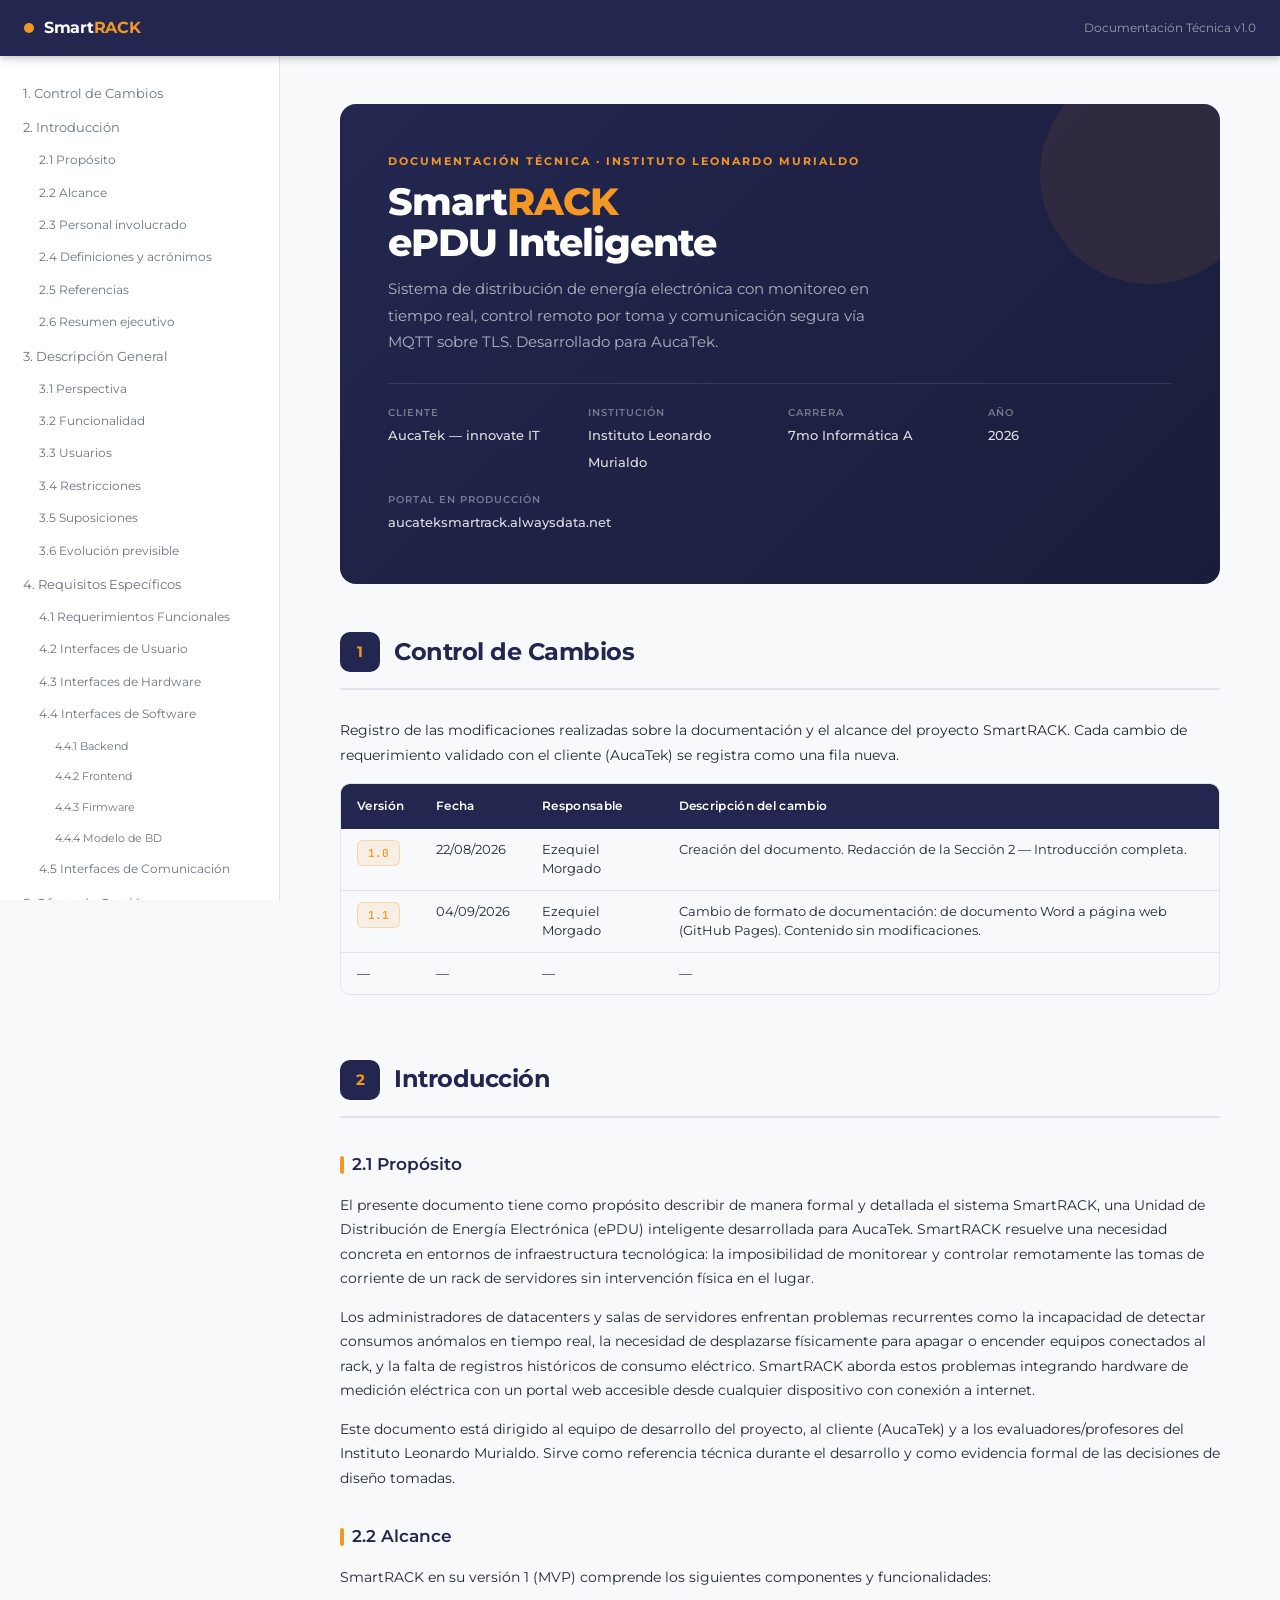
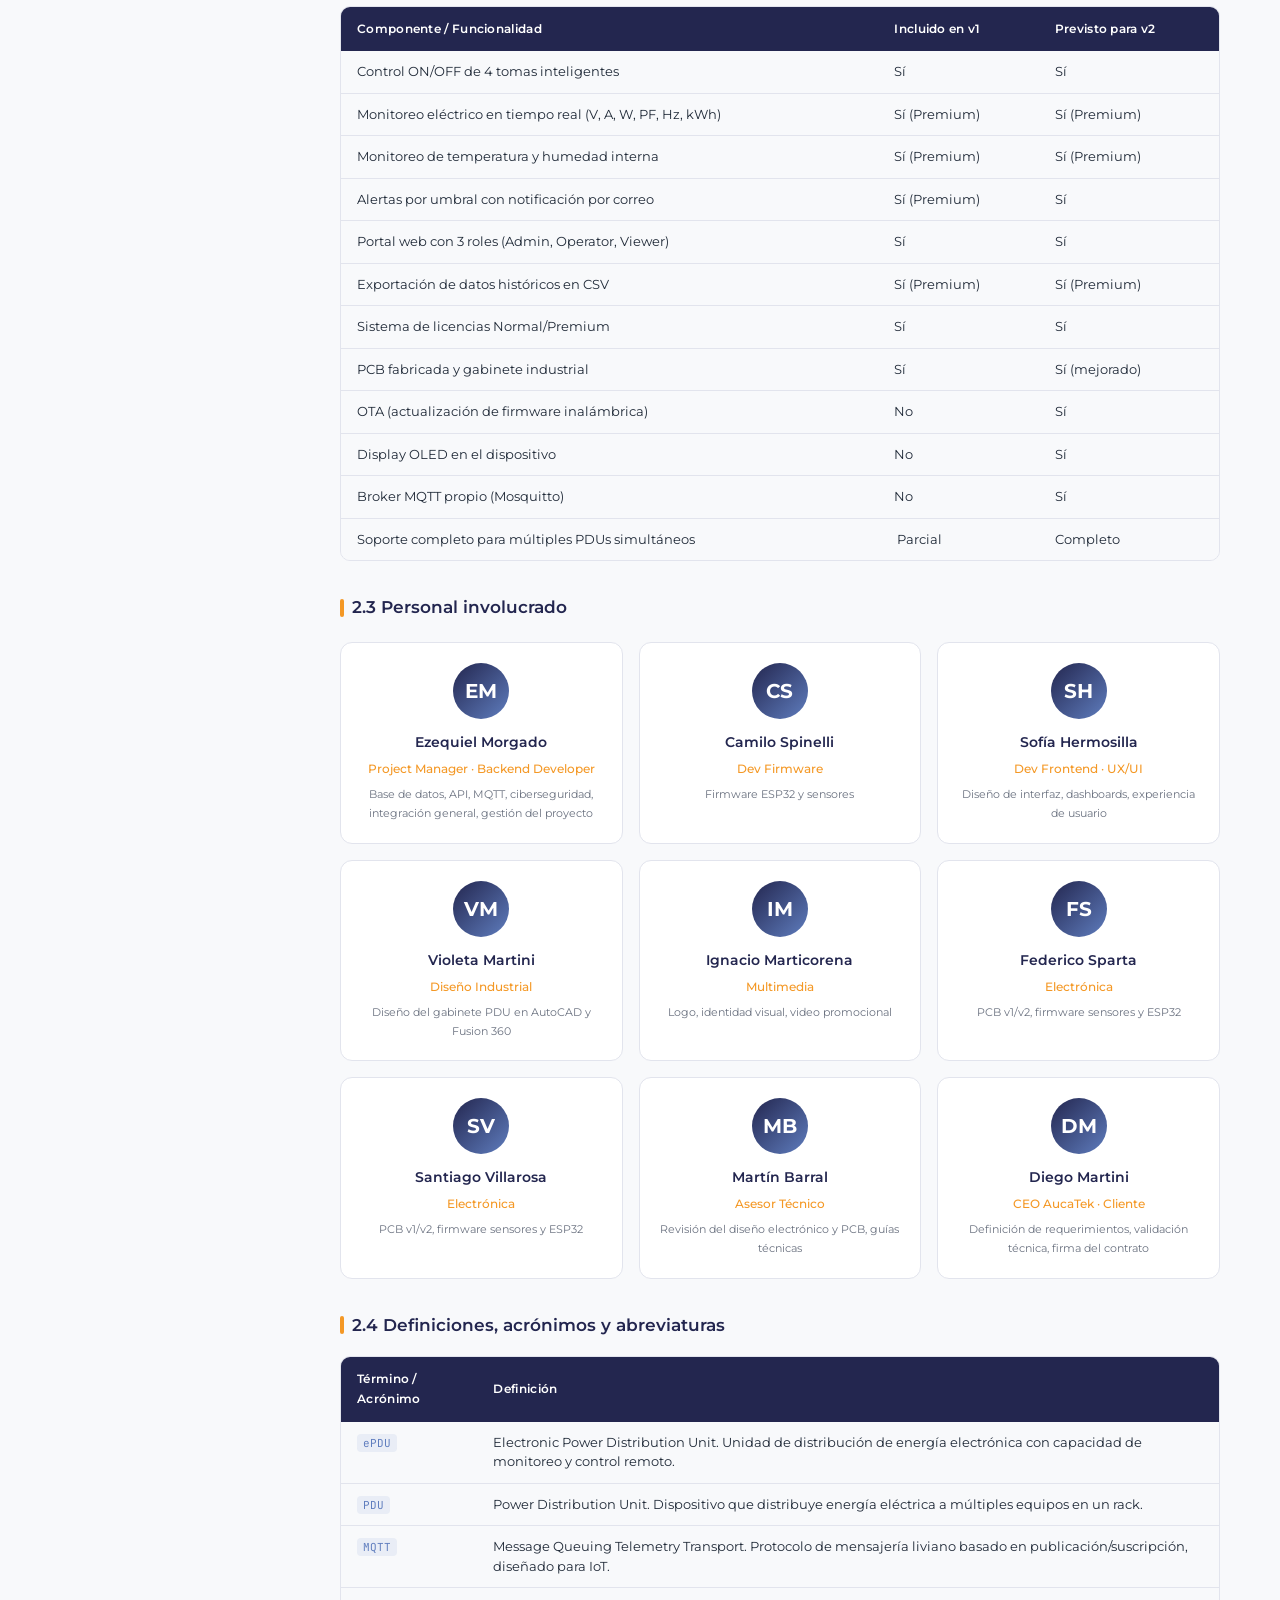
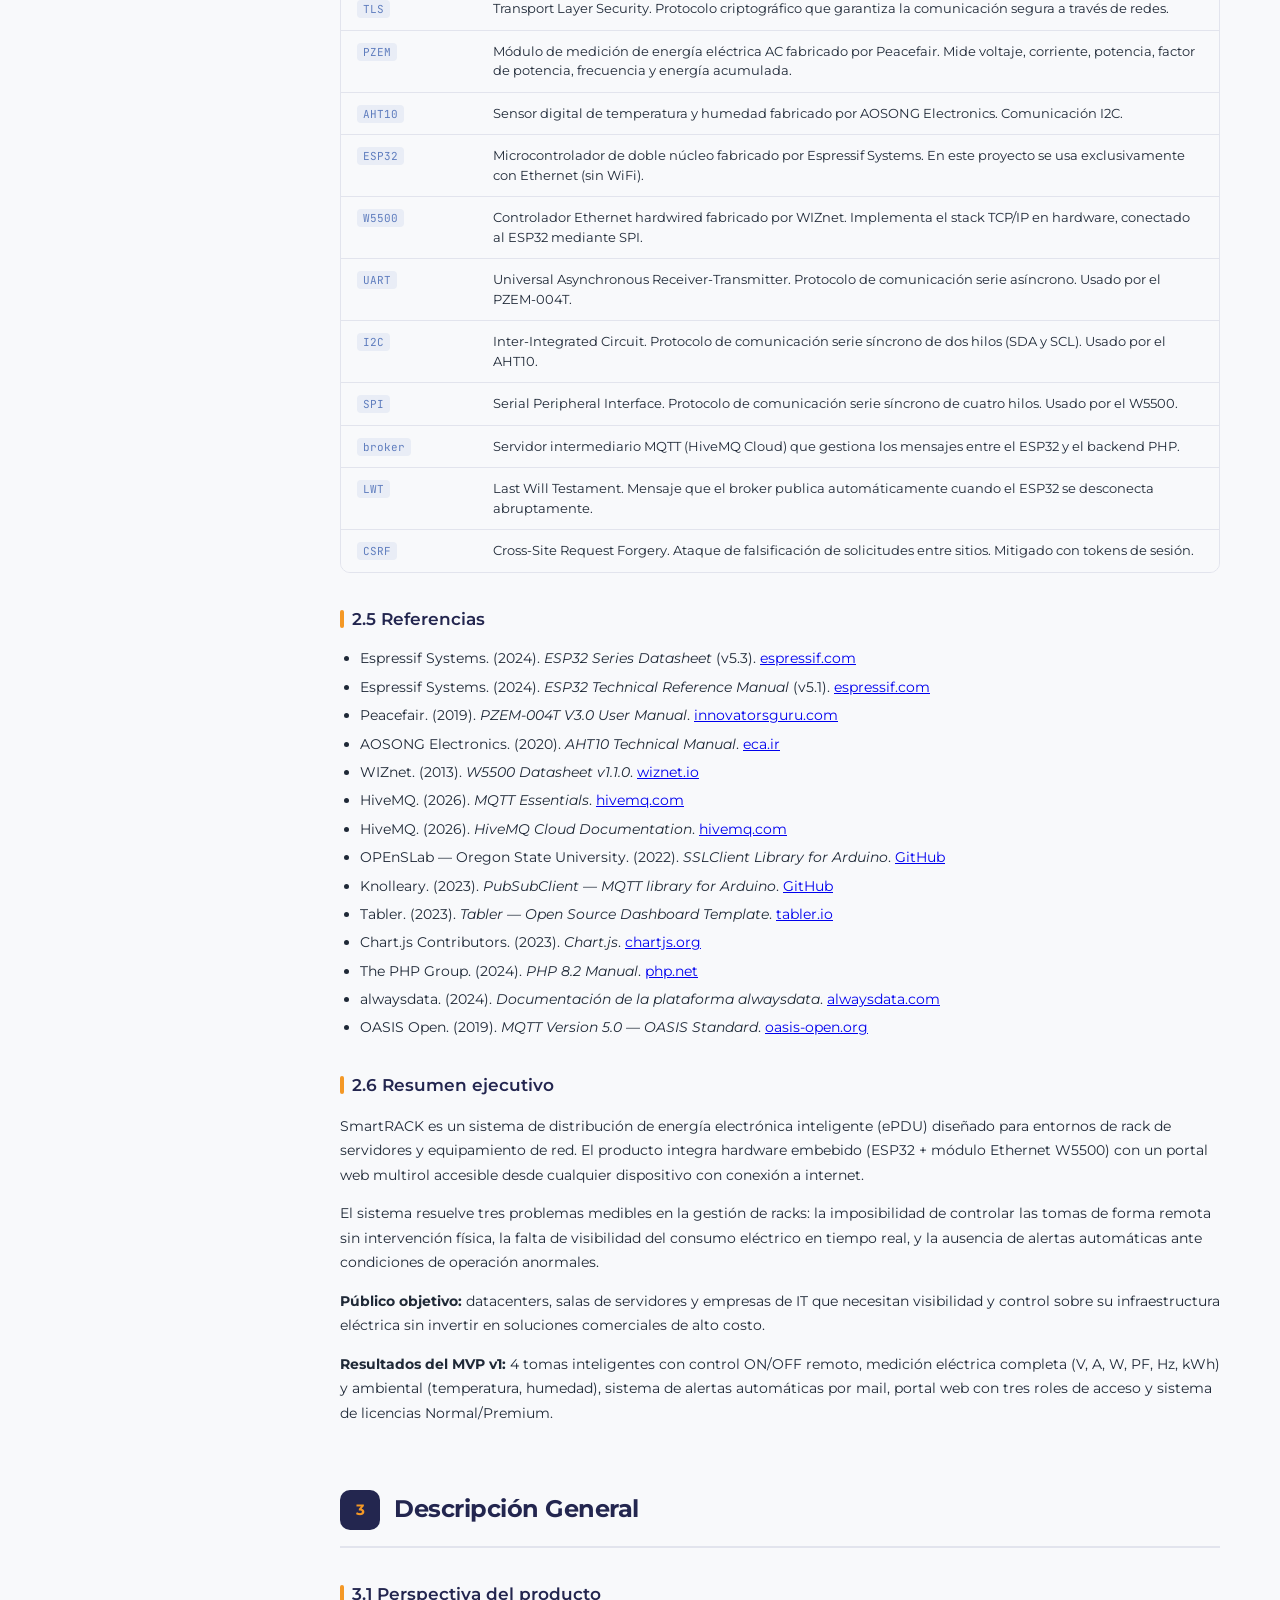
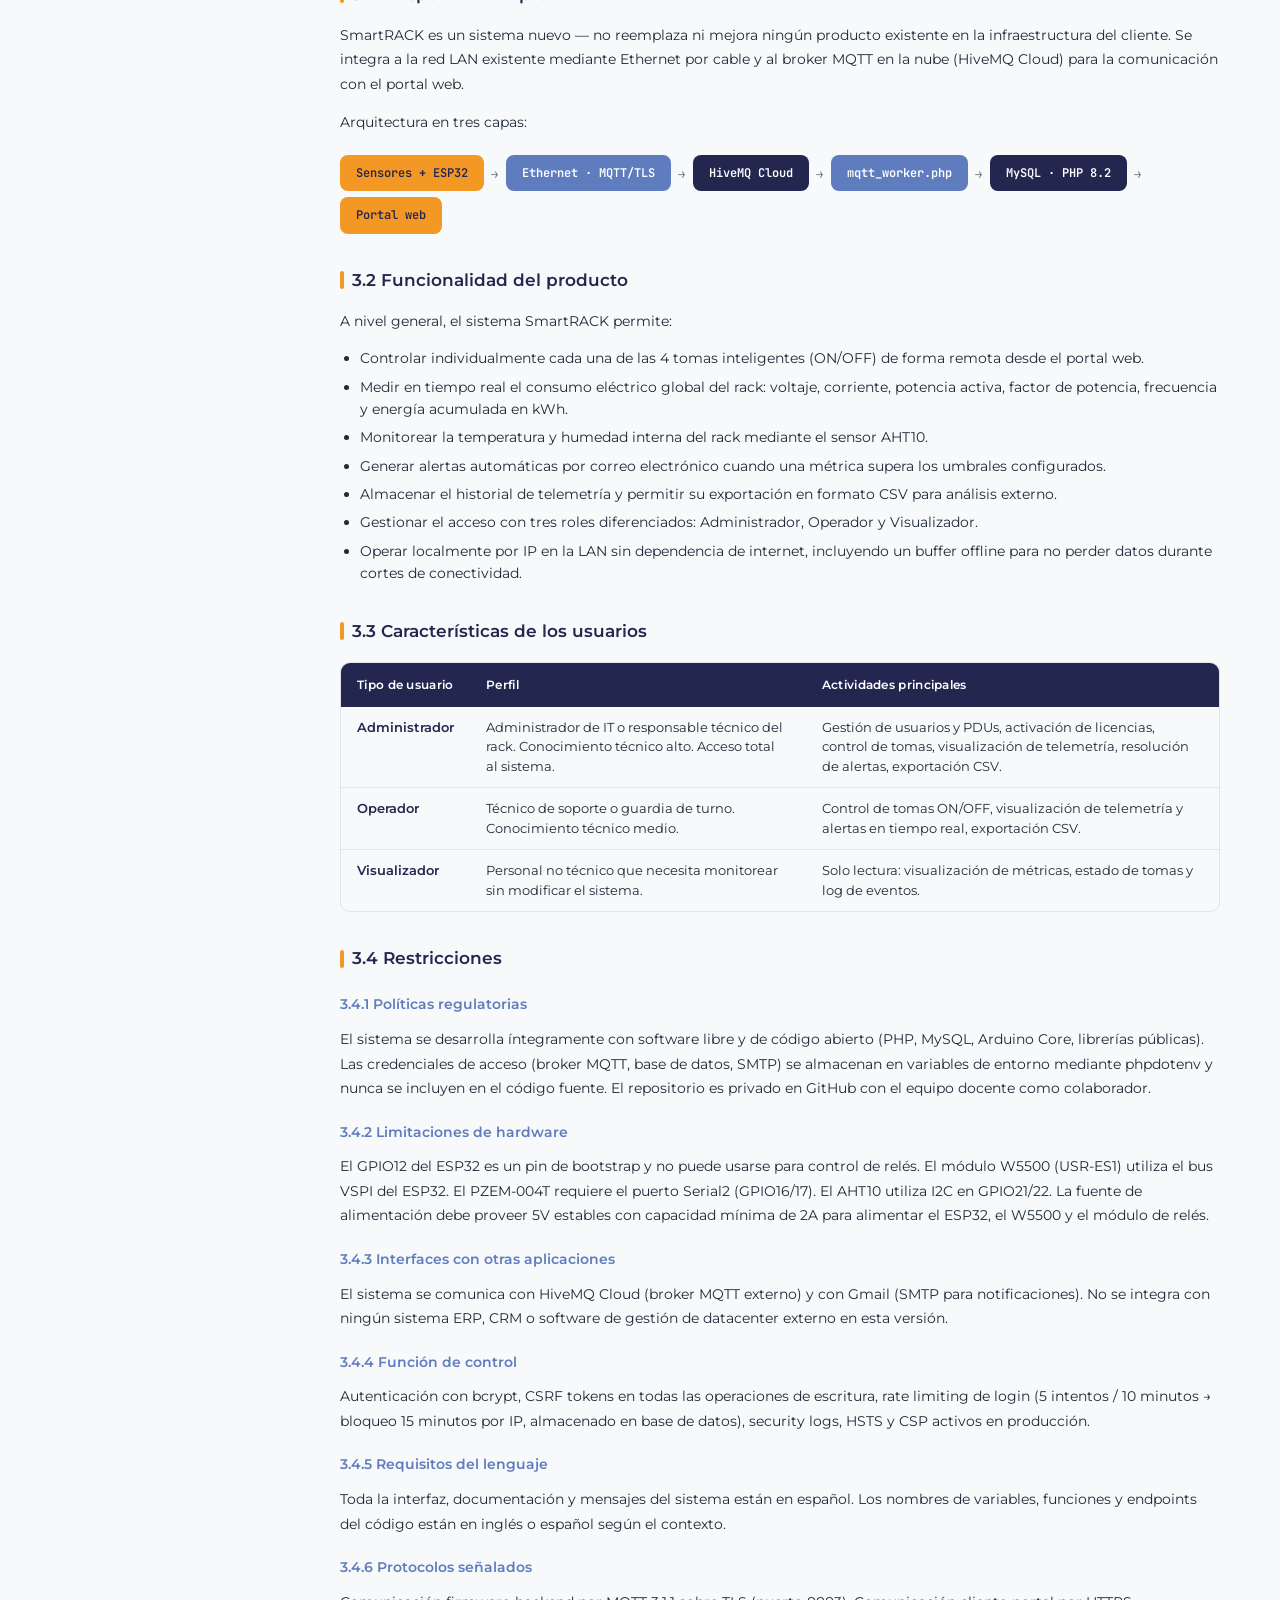
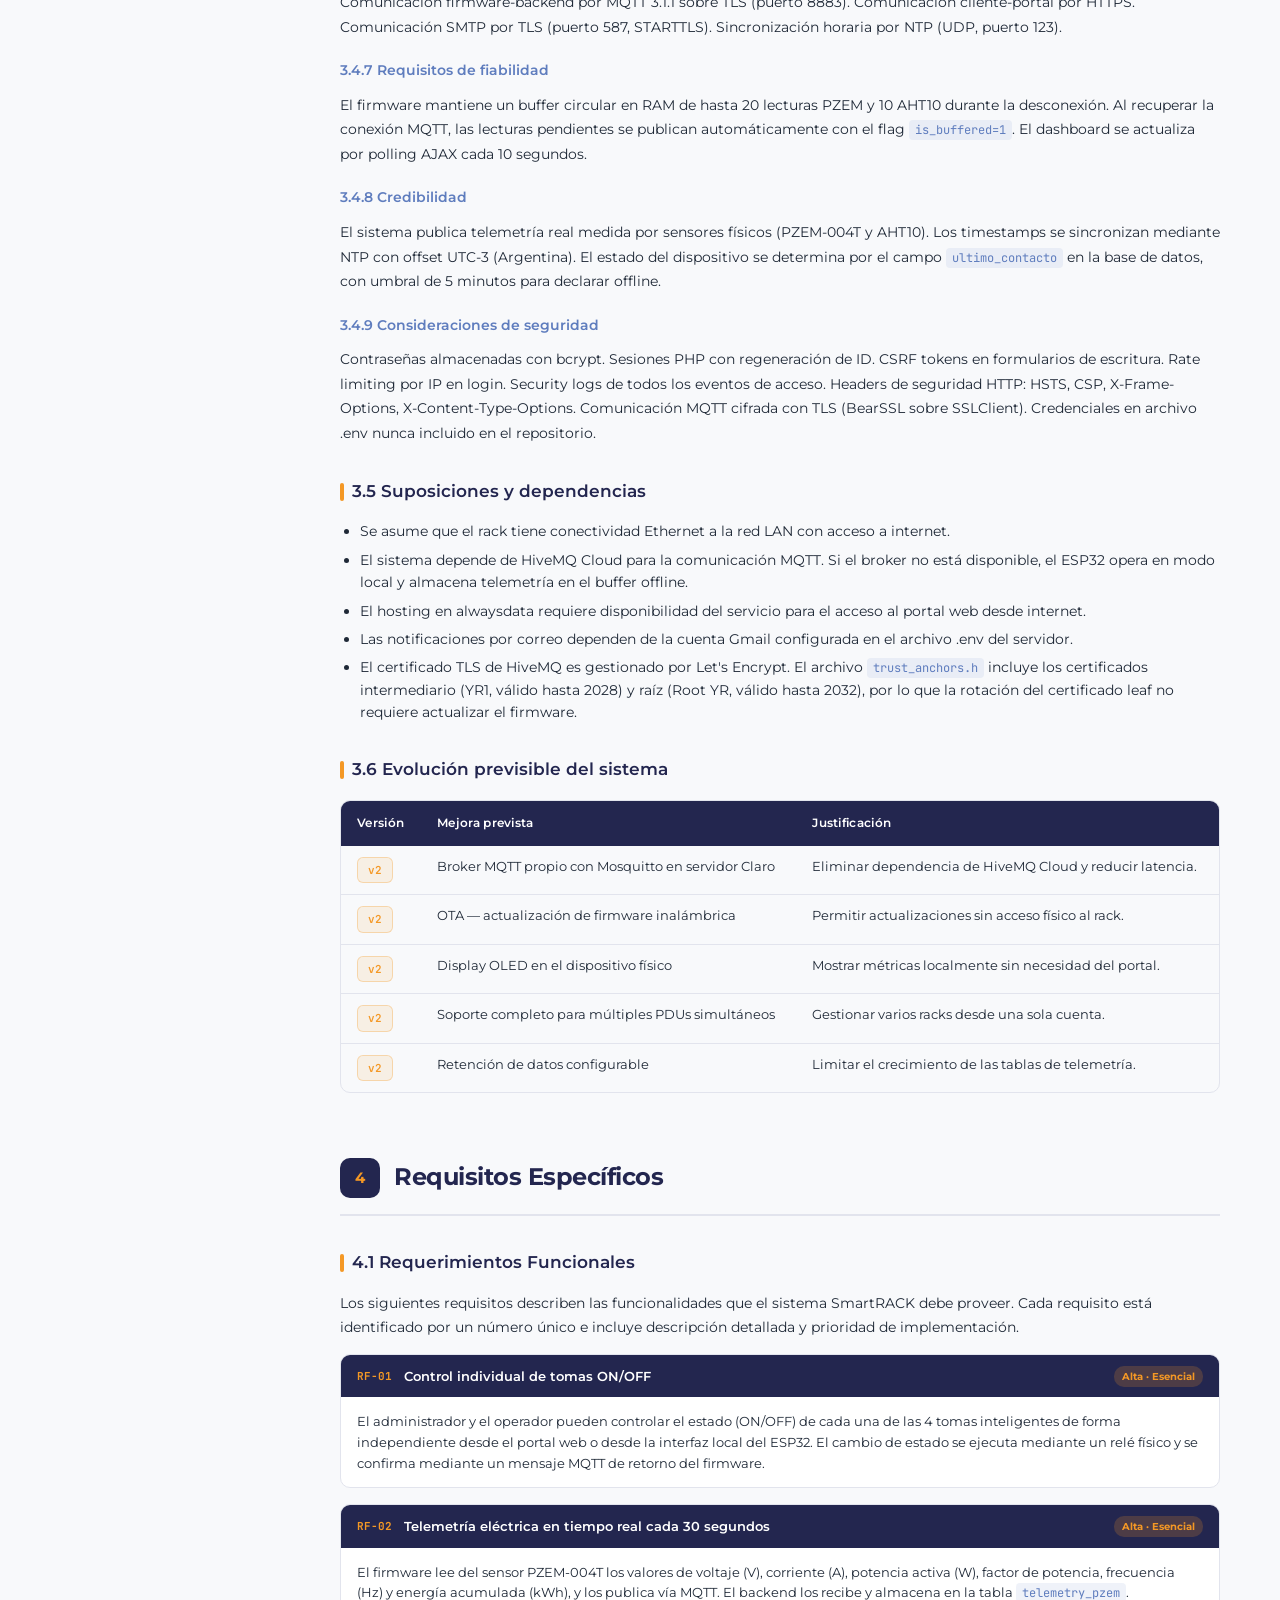
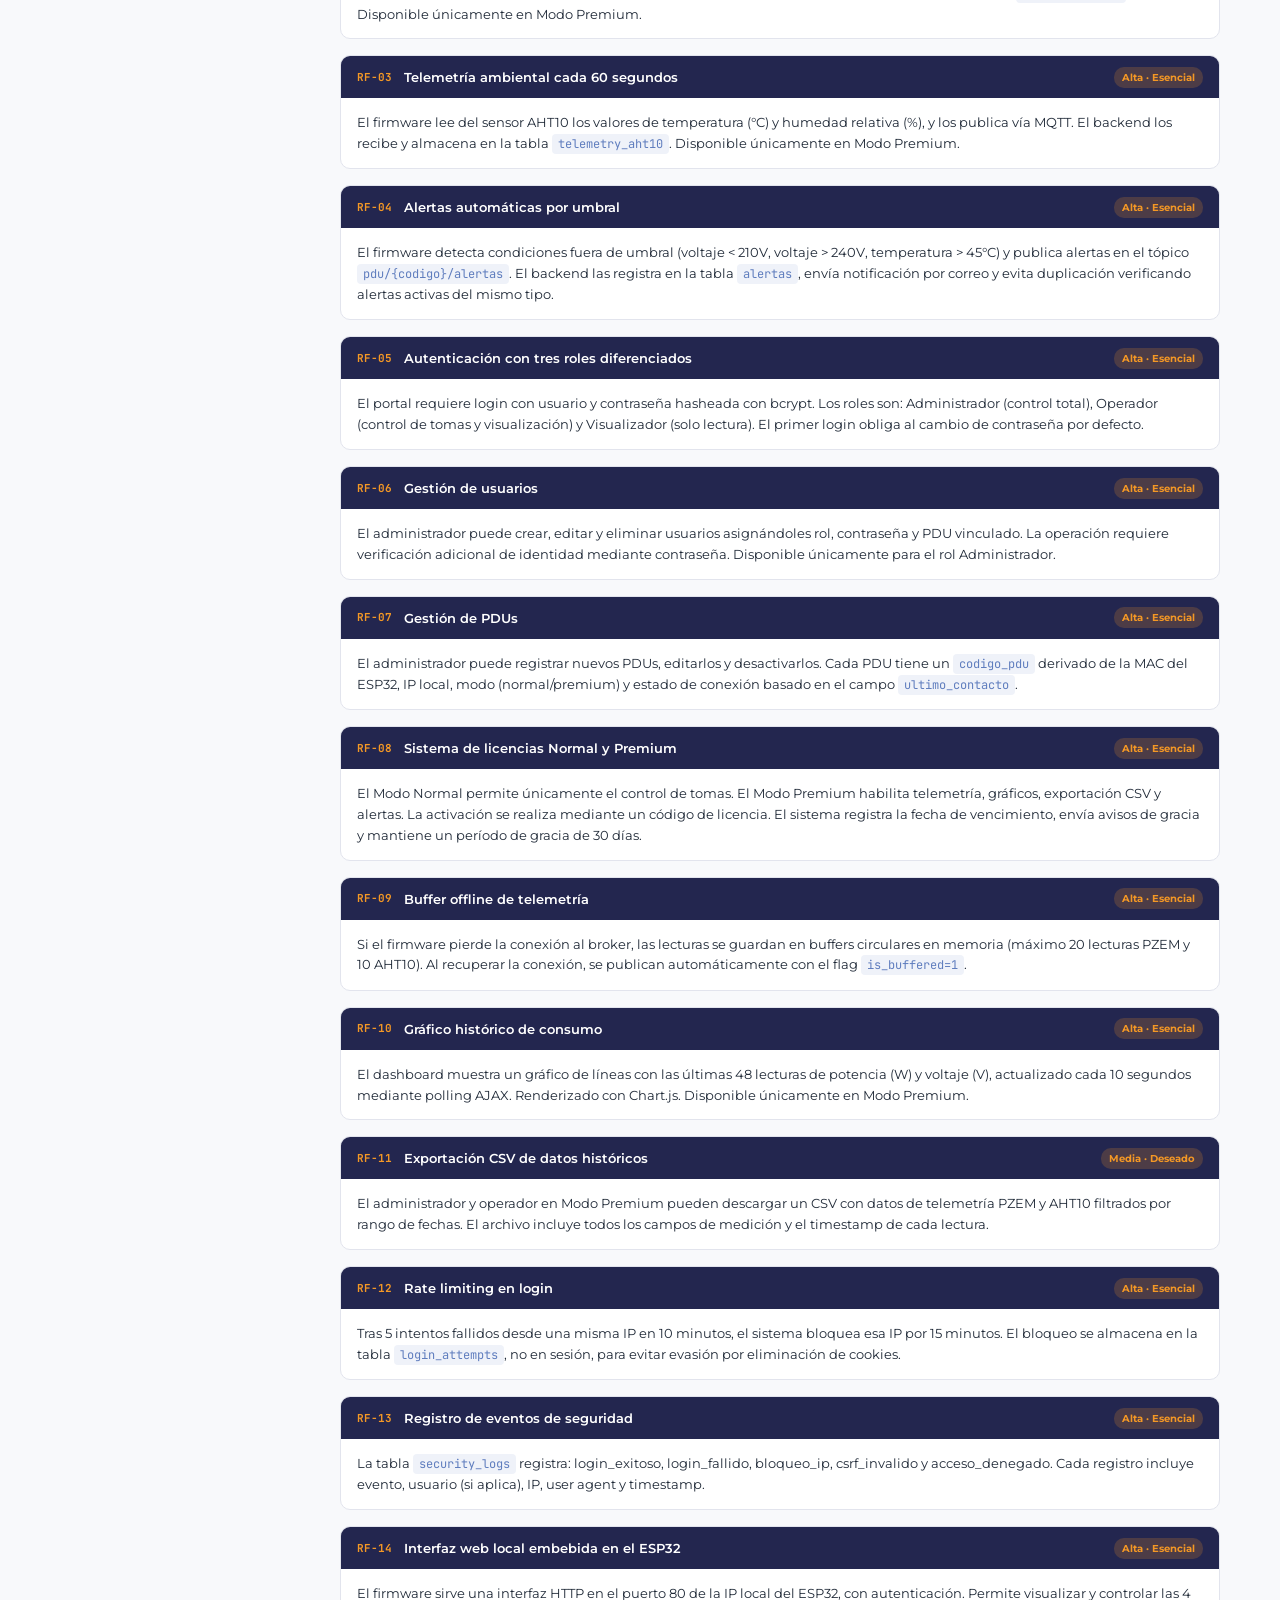
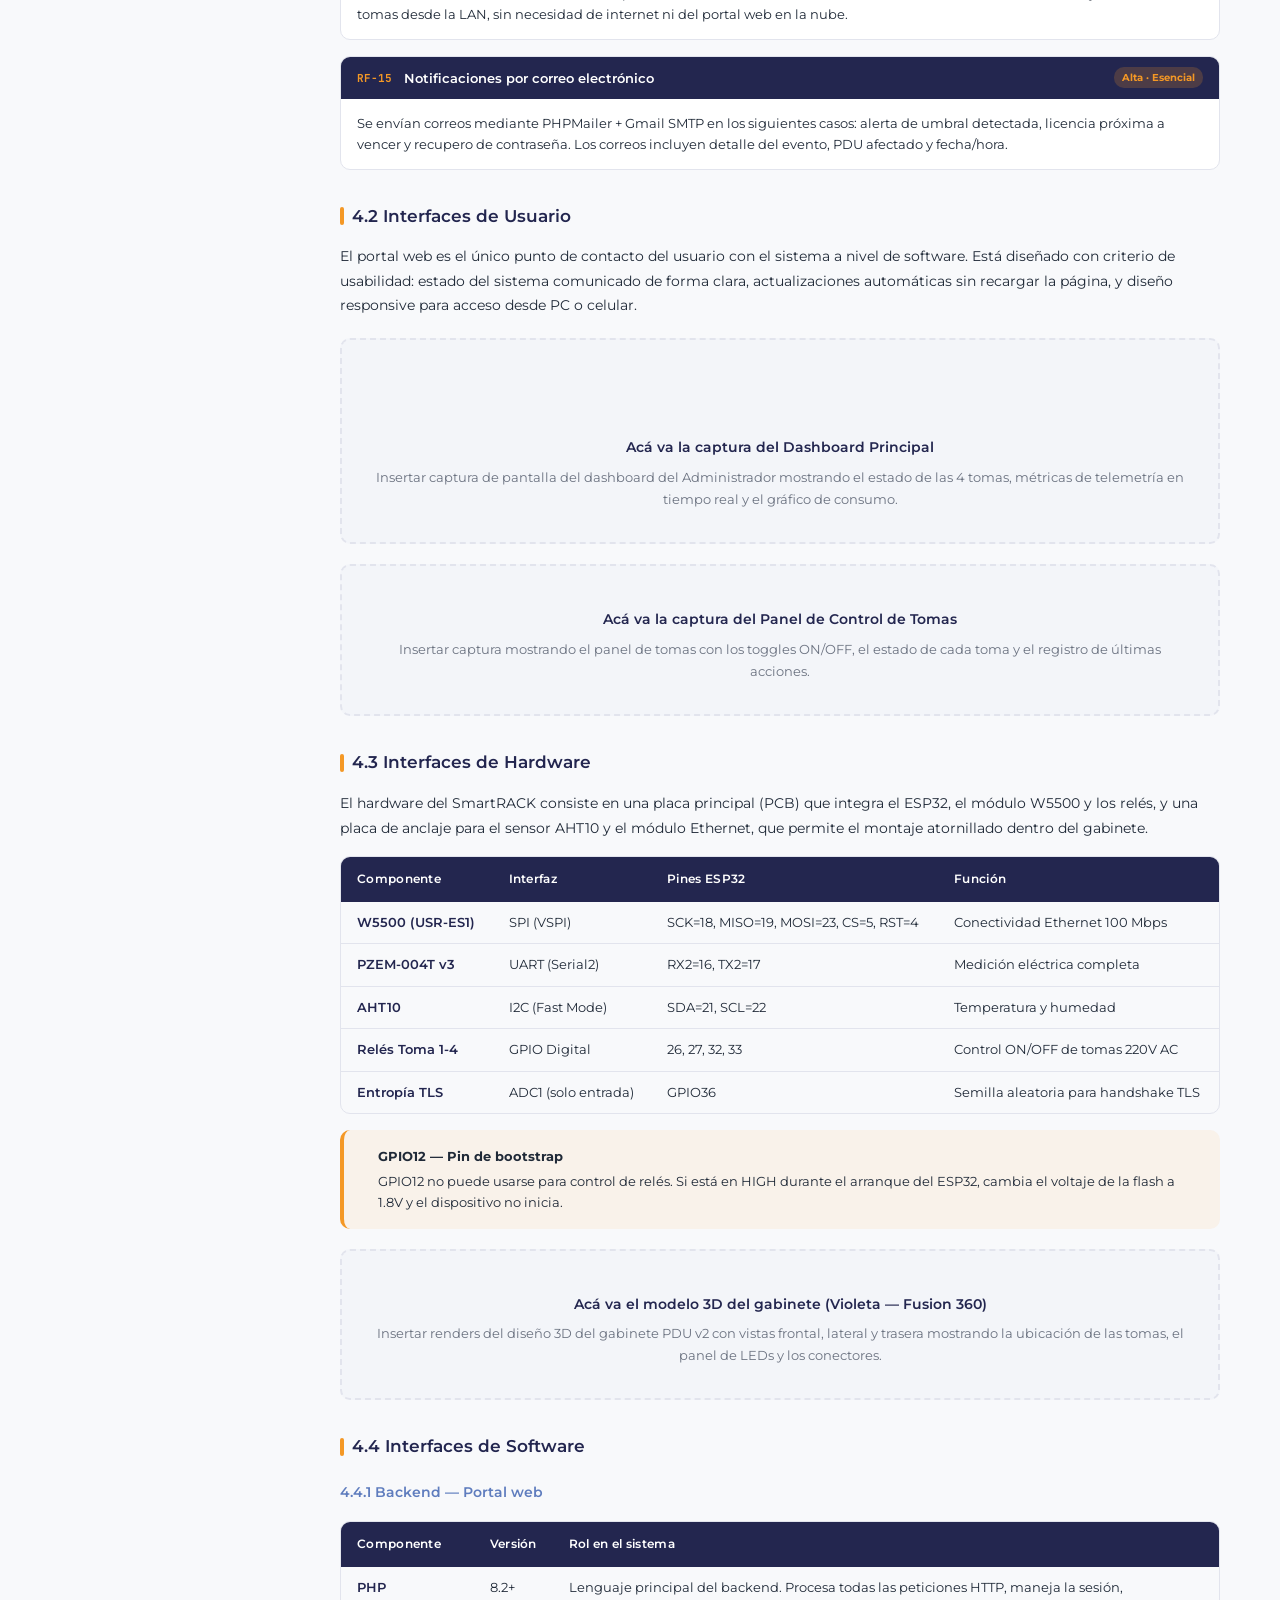
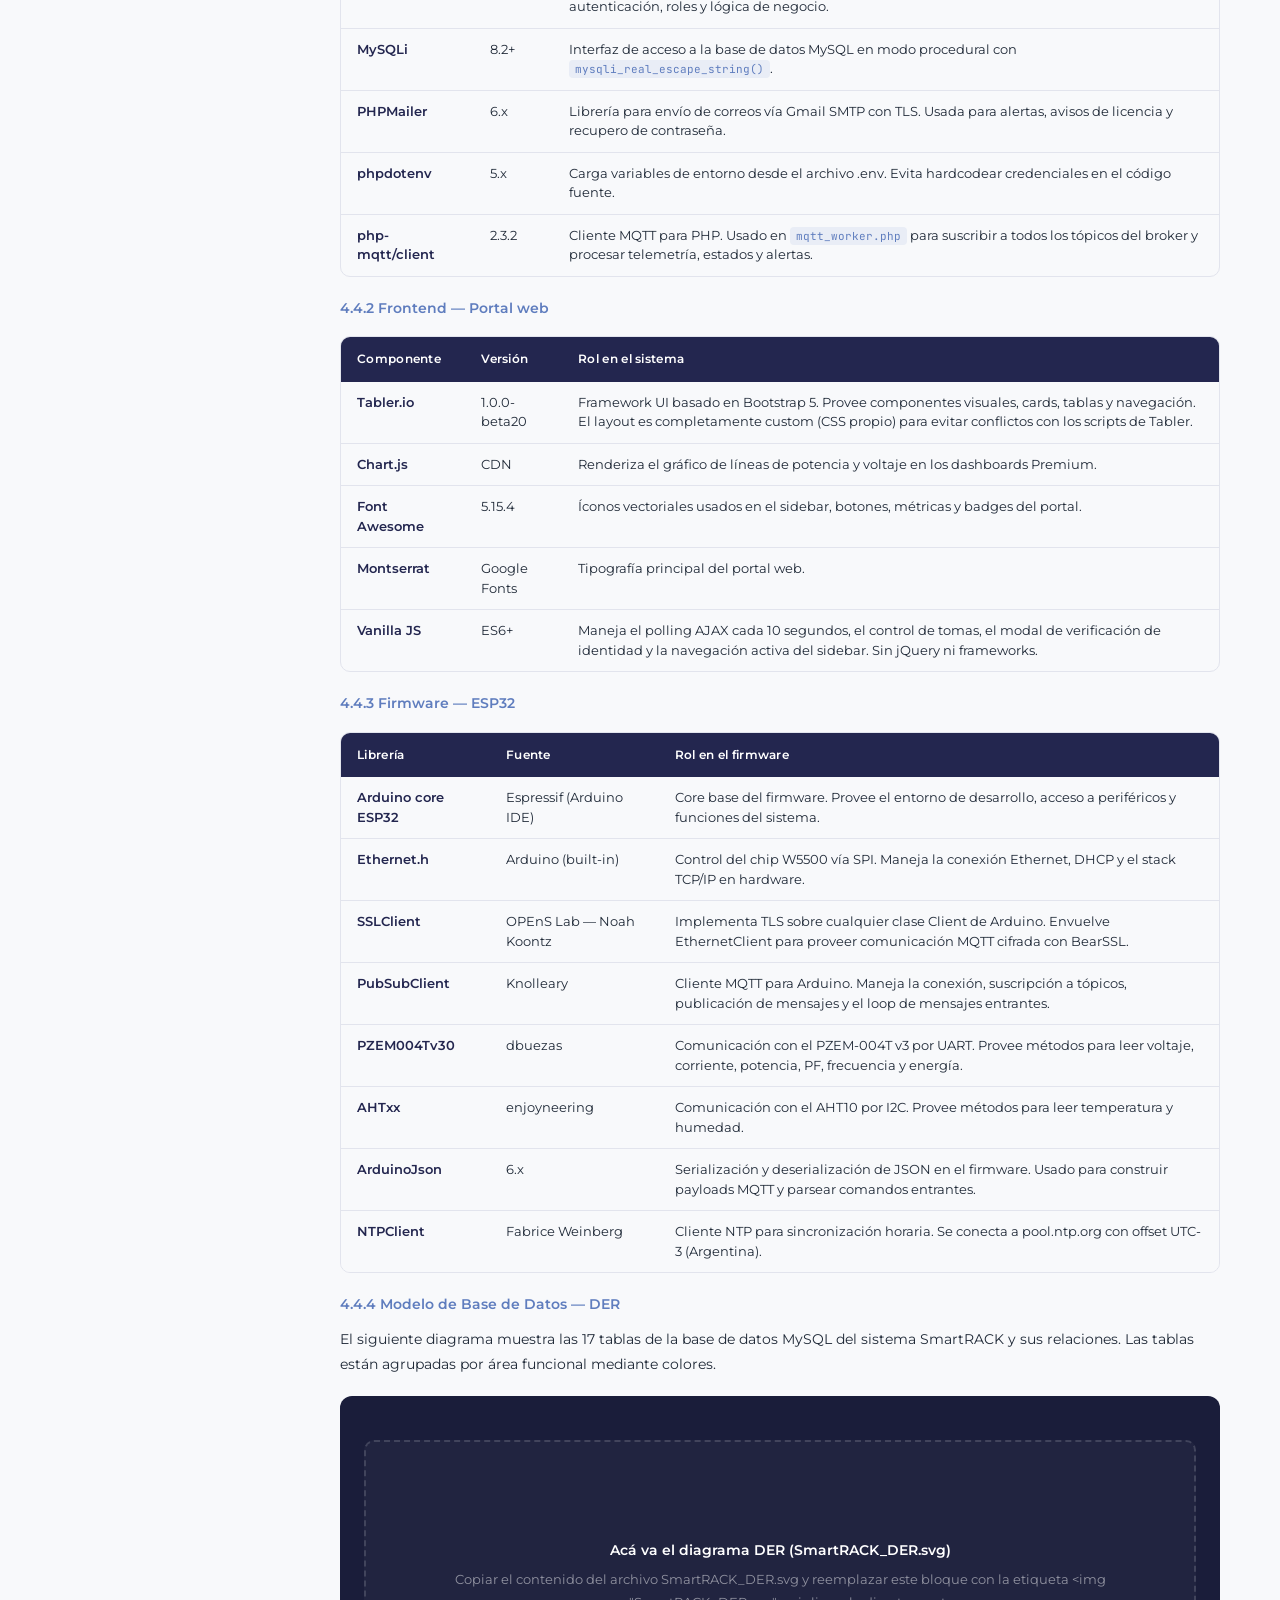
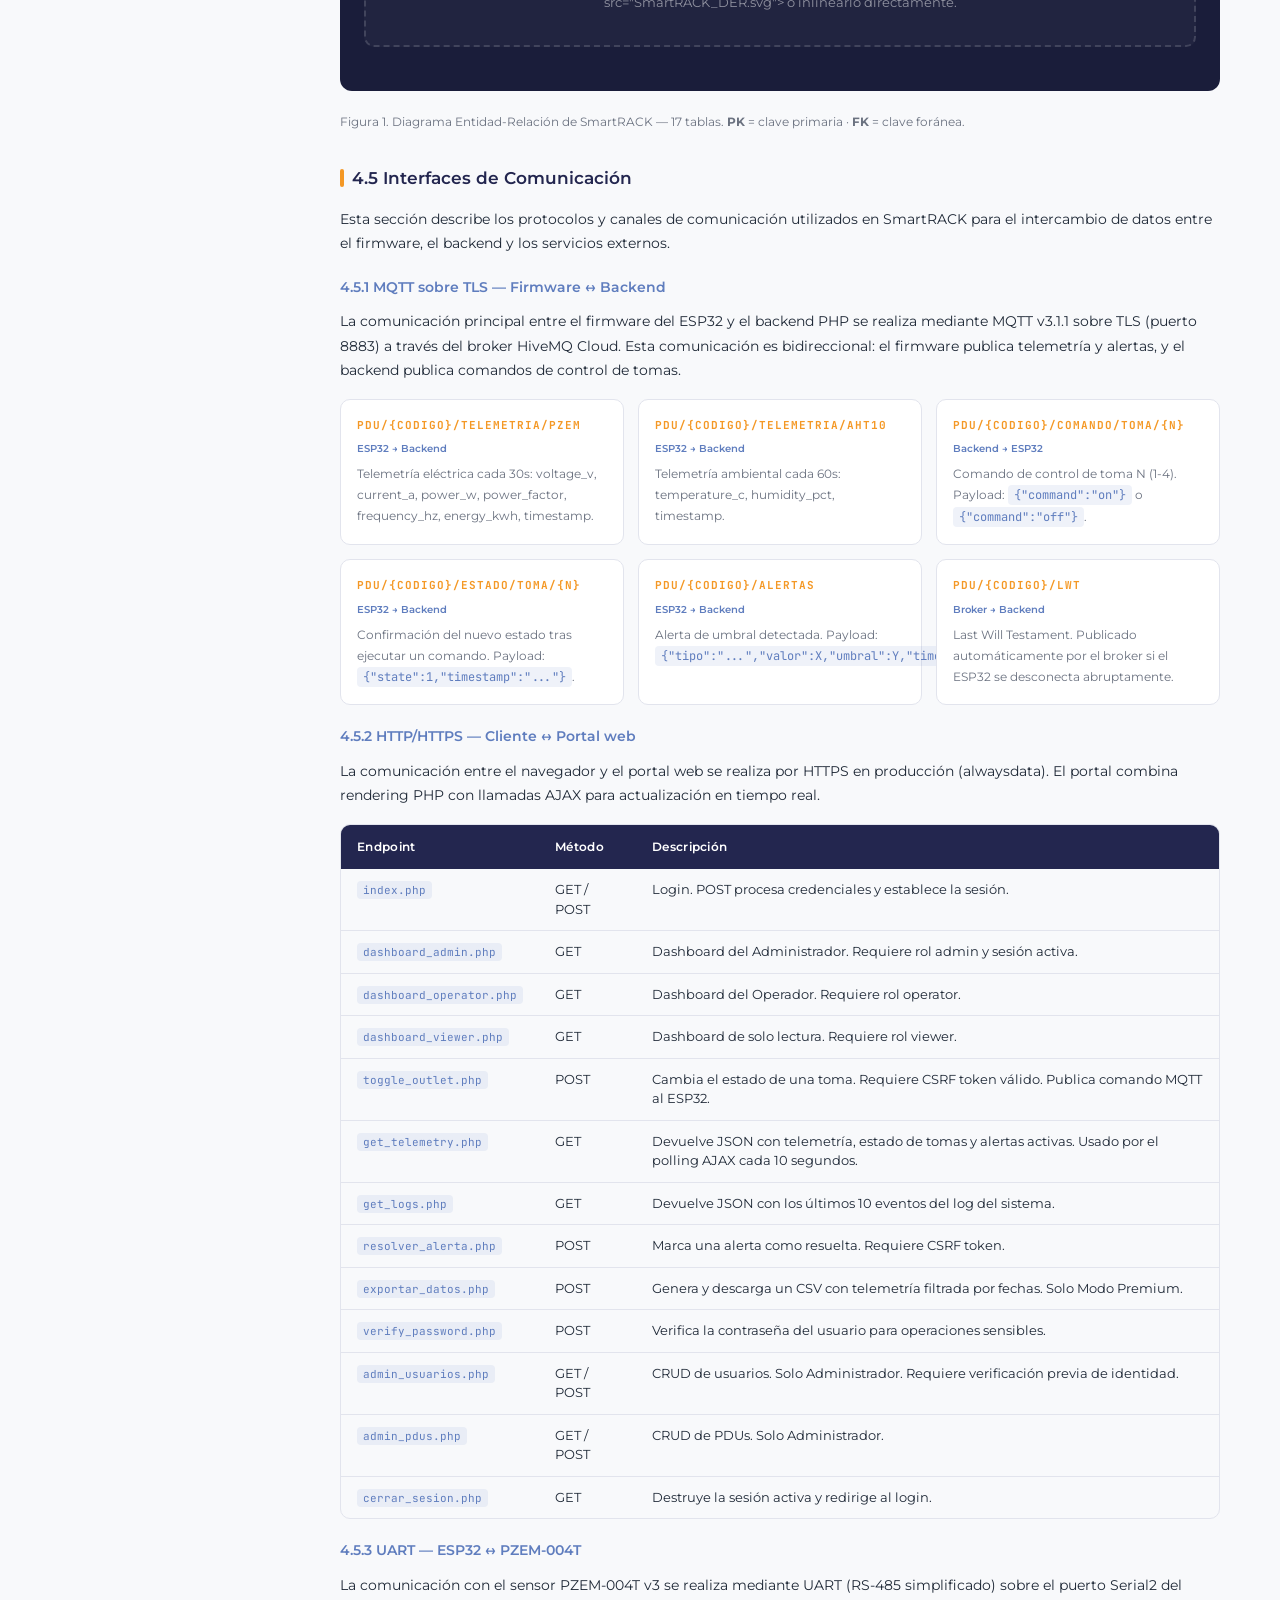
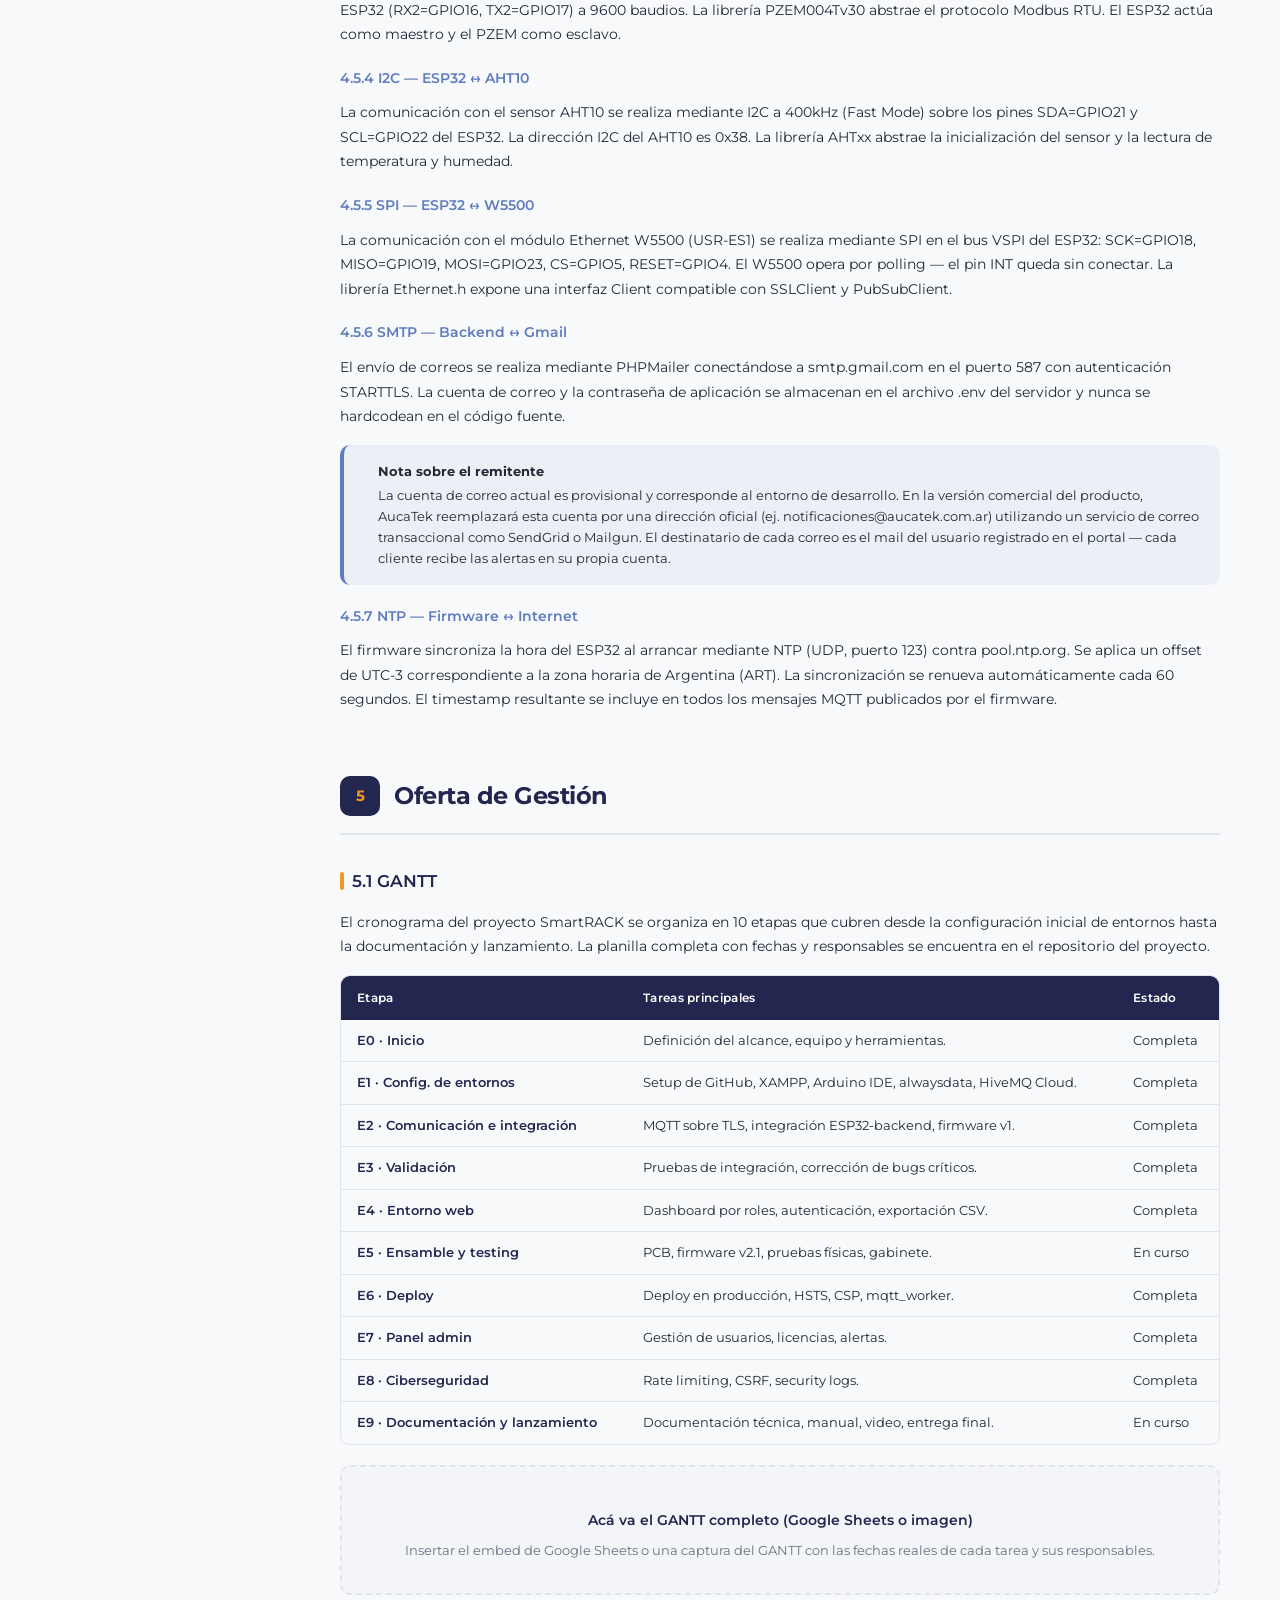
==== commit 03e67ed6: "Add files via upload" ====
--- a/index.html
+++ b/index.html
@@ -6,7 +6,7 @@
   <title>Documentación Técnica · SmartRACK ePDU</title>
   <link rel="preconnect" href="https://fonts.googleapis.com"/>
   <link rel="preconnect" href="https://fonts.gstatic.com" crossorigin/>
-  <link href="https://fonts.googleapis.com/css2?family=Poppins:wght@300;400;500;600;700;800&family=JetBrains+Mono:wght@400;500&display=swap" rel="stylesheet"/>
+  <link href="https://fonts.googleapis.com/css2?family=Montserrat:wght@300;400;500;600;700;800&family=JetBrains+Mono:wght@400;500&display=swap" rel="stylesheet"/>
   <style>
     :root {
       --navy:    #23264f;
@@ -24,7 +24,7 @@
     }
     *, *::before, *::after { box-sizing: border-box; margin: 0; padding: 0; }
     html { scroll-behavior: smooth; }
-    body { font-family: 'Poppins', sans-serif; background: var(--bg); color: var(--text); line-height: 1.7; }
+    body { font-family: 'Montserrat', sans-serif; background: var(--bg); color: var(--text); line-height: 1.7; }
 
     /* ── TOP BAR ── */
     .topbar {
@@ -205,36 +205,35 @@
 <!-- ── TOP BAR ── -->
 <header class="topbar">
   <div class="topbar-brand">
+    <!-- Reemplazar por: <img src="logo_smartrack.svg" alt="SmartRACK" style="height:32px;"> cuando esté disponible -->
     <div class="logo-dot"></div>
     <span>Smart<em>RACK</em></span>
   </div>
-  <div class="topbar-meta">Documentación Técnica v1.0 · AucaTek · 2026</div>
-  <button class="menu-toggle" onclick="document.querySelector('.sidebar').classList.toggle('open')">☰</button>
+  <div style="display:flex;align-items:center;gap:16px;">
+    <!-- Reemplazar por: <img src="logo_murialdo.png" alt="Instituto Leonardo Murialdo" style="height:36px;filter:brightness(0) invert(1);"> cuando esté disponible -->
+    <div class="topbar-meta">Documentación Técnica v1.0</div>
+    <button class="menu-toggle" onclick="document.querySelector('.sidebar').classList.toggle('open')"></button>
+  </div>
 </header>
 
 <!-- ── SIDEBAR ── -->
 <nav class="sidebar" id="sidebar">
-  <div class="nav-section">Primera sección</div>
-  <a class="nav-item active" href="#s1">1 · Control de Cambios</a>
-  <a class="nav-item" href="#s2">2 · Introducción</a>
+  <a class="nav-item active" href="#s1">1. Control de Cambios</a>
+  <a class="nav-item" href="#s2">2. Introducción</a>
   <a class="nav-item sub" href="#s2-1">2.1 Propósito</a>
   <a class="nav-item sub" href="#s2-2">2.2 Alcance</a>
   <a class="nav-item sub" href="#s2-3">2.3 Personal involucrado</a>
   <a class="nav-item sub" href="#s2-4">2.4 Definiciones y acrónimos</a>
   <a class="nav-item sub" href="#s2-5">2.5 Referencias</a>
   <a class="nav-item sub" href="#s2-6">2.6 Resumen ejecutivo</a>
-
-  <div class="nav-section">Segunda sección</div>
-  <a class="nav-item" href="#s3">3 · Descripción General</a>
+  <a class="nav-item" href="#s3">3. Descripción General</a>
   <a class="nav-item sub" href="#s3-1">3.1 Perspectiva</a>
   <a class="nav-item sub" href="#s3-2">3.2 Funcionalidad</a>
   <a class="nav-item sub" href="#s3-3">3.3 Usuarios</a>
   <a class="nav-item sub" href="#s3-4">3.4 Restricciones</a>
   <a class="nav-item sub" href="#s3-5">3.5 Suposiciones</a>
   <a class="nav-item sub" href="#s3-6">3.6 Evolución previsible</a>
-
-  <div class="nav-section">Tercera sección</div>
-  <a class="nav-item" href="#s4">4 · Requisitos Específicos</a>
+  <a class="nav-item" href="#s4">4. Requisitos Específicos</a>
   <a class="nav-item sub" href="#s4-1">4.1 Requerimientos Funcionales</a>
   <a class="nav-item sub" href="#s4-2">4.2 Interfaces de Usuario</a>
   <a class="nav-item sub" href="#s4-3">4.3 Interfaces de Hardware</a>
@@ -244,9 +243,7 @@
   <a class="nav-item sub2" href="#s4-4-3">4.4.3 Firmware</a>
   <a class="nav-item sub2" href="#s4-4-4">4.4.4 Modelo de BD</a>
   <a class="nav-item sub" href="#s4-5">4.5 Interfaces de Comunicación</a>
-
-  <div class="nav-section">Gestión</div>
-  <a class="nav-item" href="#s5">5 · Oferta de Gestión</a>
+  <a class="nav-item" href="#s5">5. Oferta de Gestión</a>
   <a class="nav-item sub" href="#s5-1">5.1 GANTT</a>
   <a class="nav-item sub" href="#s5-2">5.2 Infraestructura Administrativa</a>
 </nav>
@@ -259,13 +256,7 @@
     <div class="hero-eyebrow">Documentación Técnica · Instituto Leonardo Murialdo</div>
     <h1>Smart<span>RACK</span><br>ePDU Inteligente</h1>
     <p class="hero-sub">Sistema de distribución de energía electrónica con monitoreo en tiempo real, control remoto por toma y comunicación segura vía MQTT sobre TLS. Desarrollado para AucaTek.</p>
-    <div class="hero-badges">
-      <span class="badge badge-o">v1.0 — Agosto 2026</span>
-      <span class="badge">ESP32 + W5500</span>
-      <span class="badge">MQTT sobre TLS</span>
-      <span class="badge">PHP 8.2 + MySQL</span>
-      <span class="badge">4 tomas inteligentes</span>
-    </div>
+
     <div class="hero-meta">
       <div class="hero-meta-item"><label>Cliente</label><span>AucaTek — innovate IT</span></div>
       <div class="hero-meta-item"><label>Institución</label><span>Instituto Leonardo Murialdo</span></div>
@@ -287,14 +278,12 @@
         <thead><tr><th>Versión</th><th>Fecha</th><th>Responsable</th><th>Descripción del cambio</th></tr></thead>
         <tbody>
           <tr><td><span class="ver-badge">1.0</span></td><td>22/08/2026</td><td>Ezequiel Morgado</td><td>Creación del documento. Redacción de la Sección 2 — Introducción completa.</td></tr>
+          <tr><td><span class="ver-badge">1.1</span></td><td>04/09/2026</td><td>Ezequiel Morgado</td><td>Cambio de formato de documentación: de documento Word a página web (GitHub Pages). Contenido sin modificaciones.</td></tr>
           <tr><td>—</td><td>—</td><td>—</td><td>—</td></tr>
         </tbody>
       </table>
     </div>
-    <div class="callout callout-note">
-      <div class="callout-icon">📋</div>
-      <div class="callout-body"><strong>A completar por el equipo</strong>Las fechas y versiones definitivas se cargan a medida que el proyecto avanza. Mantener una fila por cada cambio de alcance validado con Diego Martini (AucaTek).</div>
-    </div>
+
   </section>
 
   <!-- ══ 2. INTRODUCCIÓN ══ -->
@@ -318,18 +307,18 @@
         <table>
           <thead><tr><th>Componente / Funcionalidad</th><th>Incluido en v1</th><th>Previsto para v2</th></tr></thead>
           <tbody>
-            <tr><td>Control ON/OFF de 4 tomas inteligentes</td><td>✅ Sí</td><td>Sí</td></tr>
-            <tr><td>Monitoreo eléctrico en tiempo real (V, A, W, PF, Hz, kWh)</td><td>✅ Sí (Premium)</td><td>Sí (Premium)</td></tr>
-            <tr><td>Monitoreo de temperatura y humedad interna</td><td>✅ Sí (Premium)</td><td>Sí (Premium)</td></tr>
-            <tr><td>Alertas por umbral con notificación por correo</td><td>✅ Sí (Premium)</td><td>Sí</td></tr>
-            <tr><td>Portal web con 3 roles (Admin, Operator, Viewer)</td><td>✅ Sí</td><td>Sí</td></tr>
-            <tr><td>Exportación de datos históricos en CSV</td><td>✅ Sí (Premium)</td><td>Sí (Premium)</td></tr>
-            <tr><td>Sistema de licencias Normal/Premium</td><td>✅ Sí</td><td>Sí</td></tr>
-            <tr><td>PCB fabricada y gabinete industrial</td><td>✅ Sí</td><td>Sí (mejorado)</td></tr>
-            <tr><td>OTA (actualización de firmware inalámbrica)</td><td>❌ No</td><td>Sí</td></tr>
-            <tr><td>Display OLED en el dispositivo</td><td>❌ No</td><td>Sí</td></tr>
-            <tr><td>Broker MQTT propio (Mosquitto)</td><td>❌ No</td><td>Sí</td></tr>
-            <tr><td>Soporte completo para múltiples PDUs simultáneos</td><td>⚠️ Parcial</td><td>Completo</td></tr>
+            <tr><td>Control ON/OFF de 4 tomas inteligentes</td><td> Sí</td><td>Sí</td></tr>
+            <tr><td>Monitoreo eléctrico en tiempo real (V, A, W, PF, Hz, kWh)</td><td> Sí (Premium)</td><td>Sí (Premium)</td></tr>
+            <tr><td>Monitoreo de temperatura y humedad interna</td><td> Sí (Premium)</td><td>Sí (Premium)</td></tr>
+            <tr><td>Alertas por umbral con notificación por correo</td><td> Sí (Premium)</td><td>Sí</td></tr>
+            <tr><td>Portal web con 3 roles (Admin, Operator, Viewer)</td><td> Sí</td><td>Sí</td></tr>
+            <tr><td>Exportación de datos históricos en CSV</td><td> Sí (Premium)</td><td>Sí (Premium)</td></tr>
+            <tr><td>Sistema de licencias Normal/Premium</td><td> Sí</td><td>Sí</td></tr>
+            <tr><td>PCB fabricada y gabinete industrial</td><td> Sí</td><td>Sí (mejorado)</td></tr>
+            <tr><td>OTA (actualización de firmware inalámbrica)</td><td> No</td><td>Sí</td></tr>
+            <tr><td>Display OLED en el dispositivo</td><td> No</td><td>Sí</td></tr>
+            <tr><td>Broker MQTT propio (Mosquitto)</td><td> No</td><td>Sí</td></tr>
+            <tr><td>Soporte completo para múltiples PDUs simultáneos</td><td>️ Parcial</td><td>Completo</td></tr>
           </tbody>
         </table>
       </div>
@@ -642,12 +631,12 @@
       <div class="subsection-title">4.2 Interfaces de Usuario</div>
       <p>El portal web es el único punto de contacto del usuario con el sistema a nivel de software. Está diseñado con criterio de usabilidad: estado del sistema comunicado de forma clara, actualizaciones automáticas sin recargar la página, y diseño responsive para acceso desde PC o celular.</p>
       <div class="placeholder">
-        <div class="placeholder-icon">🖥️</div>
+        <div class="placeholder-icon">️</div>
         <div class="placeholder-title">Acá va la captura del Dashboard Principal</div>
         <div class="placeholder-desc">Insertar captura de pantalla del dashboard del Administrador mostrando el estado de las 4 tomas, métricas de telemetría en tiempo real y el gráfico de consumo.</div>
       </div>
       <div class="placeholder">
-        <div class="placeholder-icon">🔌</div>
+        <div class="placeholder-icon"></div>
         <div class="placeholder-title">Acá va la captura del Panel de Control de Tomas</div>
         <div class="placeholder-desc">Insertar captura mostrando el panel de tomas con los toggles ON/OFF, el estado de cada toma y el registro de últimas acciones.</div>
       </div>
@@ -669,11 +658,11 @@
         </table>
       </div>
       <div class="callout callout-warn">
-        <div class="callout-icon">⚠️</div>
+        <div class="callout-icon">️</div>
         <div class="callout-body"><strong>GPIO12 — Pin de bootstrap</strong>GPIO12 no puede usarse para control de relés. Si está en HIGH durante el arranque del ESP32, cambia el voltaje de la flash a 1.8V y el dispositivo no inicia.</div>
       </div>
       <div class="placeholder">
-        <div class="placeholder-icon">🔩</div>
+        <div class="placeholder-icon"></div>
         <div class="placeholder-title">Acá va el modelo 3D del gabinete (Violeta — Fusion 360)</div>
         <div class="placeholder-desc">Insertar renders del diseño 3D del gabinete PDU v2 con vistas frontal, lateral y trasera mostrando la ubicación de las tomas, el panel de LEDs y los conectores.</div>
       </div>
@@ -739,7 +728,7 @@
         <div class="der-wrap" id="der-container">
           <!-- El SVG del DER se inserta acá -->
           <div class="placeholder" style="border-color: rgba(255,255,255,0.15); background: rgba(255,255,255,0.03);">
-            <div class="placeholder-icon">🗄️</div>
+            <div class="placeholder-icon">️</div>
             <div class="placeholder-title" style="color:#fff;">Acá va el diagrama DER (SmartRACK_DER.svg)</div>
             <div class="placeholder-desc" style="color:rgba(255,255,255,0.5);">Copiar el contenido del archivo SmartRACK_DER.svg y reemplazar este bloque con la etiqueta &lt;img src="SmartRACK_DER.svg"&gt; o inlinearlo directamente.</div>
           </div>
@@ -822,7 +811,7 @@
       <div class="sub2-title">4.5.6 SMTP — Backend ↔ Gmail</div>
       <p>El envío de correos se realiza mediante PHPMailer conectándose a smtp.gmail.com en el puerto 587 con autenticación STARTTLS. La cuenta de correo y la contraseña de aplicación se almacenan en el archivo .env del servidor y nunca se hardcodean en el código fuente.</p>
       <div class="callout callout-info">
-        <div class="callout-icon">ℹ️</div>
+        <div class="callout-icon">️</div>
         <div class="callout-body"><strong>Nota sobre el remitente</strong>La cuenta de correo actual es provisional y corresponde al entorno de desarrollo. En la versión comercial del producto, AucaTek reemplazará esta cuenta por una dirección oficial (ej. notificaciones@aucatek.com.ar) utilizando un servicio de correo transaccional como SendGrid o Mailgun. El destinatario de cada correo es el mail del usuario registrado en el portal — cada cliente recibe las alertas en su propia cuenta.</div>
       </div>
 
@@ -845,21 +834,21 @@
         <table>
           <thead><tr><th>Etapa</th><th>Tareas principales</th><th>Estado</th></tr></thead>
           <tbody>
-            <tr><td><strong>E0 · Inicio</strong></td><td>Definición del alcance, equipo y herramientas.</td><td>✅ Completa</td></tr>
-            <tr><td><strong>E1 · Config. de entornos</strong></td><td>Setup de GitHub, XAMPP, Arduino IDE, alwaysdata, HiveMQ Cloud.</td><td>✅ Completa</td></tr>
-            <tr><td><strong>E2 · Comunicación e integración</strong></td><td>MQTT sobre TLS, integración ESP32-backend, firmware v1.</td><td>✅ Completa</td></tr>
-            <tr><td><strong>E3 · Validación</strong></td><td>Pruebas de integración, corrección de bugs críticos.</td><td>✅ Completa</td></tr>
-            <tr><td><strong>E4 · Entorno web</strong></td><td>Dashboard por roles, autenticación, exportación CSV.</td><td>✅ Completa</td></tr>
-            <tr><td><strong>E5 · Ensamble y testing</strong></td><td>PCB, firmware v2.1, pruebas físicas, gabinete.</td><td>🔄 En curso</td></tr>
-            <tr><td><strong>E6 · Deploy</strong></td><td>Deploy en producción, HSTS, CSP, mqtt_worker.</td><td>✅ Completa</td></tr>
-            <tr><td><strong>E7 · Panel admin</strong></td><td>Gestión de usuarios, licencias, alertas.</td><td>✅ Completa</td></tr>
-            <tr><td><strong>E8 · Ciberseguridad</strong></td><td>Rate limiting, CSRF, security logs.</td><td>✅ Completa</td></tr>
-            <tr><td><strong>E9 · Documentación y lanzamiento</strong></td><td>Documentación técnica, manual, video, entrega final.</td><td>🔄 En curso</td></tr>
+            <tr><td><strong>E0 · Inicio</strong></td><td>Definición del alcance, equipo y herramientas.</td><td> Completa</td></tr>
+            <tr><td><strong>E1 · Config. de entornos</strong></td><td>Setup de GitHub, XAMPP, Arduino IDE, alwaysdata, HiveMQ Cloud.</td><td> Completa</td></tr>
+            <tr><td><strong>E2 · Comunicación e integración</strong></td><td>MQTT sobre TLS, integración ESP32-backend, firmware v1.</td><td> Completa</td></tr>
+            <tr><td><strong>E3 · Validación</strong></td><td>Pruebas de integración, corrección de bugs críticos.</td><td> Completa</td></tr>
+            <tr><td><strong>E4 · Entorno web</strong></td><td>Dashboard por roles, autenticación, exportación CSV.</td><td> Completa</td></tr>
+            <tr><td><strong>E5 · Ensamble y testing</strong></td><td>PCB, firmware v2.1, pruebas físicas, gabinete.</td><td> En curso</td></tr>
+            <tr><td><strong>E6 · Deploy</strong></td><td>Deploy en producción, HSTS, CSP, mqtt_worker.</td><td> Completa</td></tr>
+            <tr><td><strong>E7 · Panel admin</strong></td><td>Gestión de usuarios, licencias, alertas.</td><td> Completa</td></tr>
+            <tr><td><strong>E8 · Ciberseguridad</strong></td><td>Rate limiting, CSRF, security logs.</td><td> Completa</td></tr>
+            <tr><td><strong>E9 · Documentación y lanzamiento</strong></td><td>Documentación técnica, manual, video, entrega final.</td><td> En curso</td></tr>
           </tbody>
         </table>
       </div>
       <div class="placeholder">
-        <div class="placeholder-icon">📅</div>
+        <div class="placeholder-icon"></div>
         <div class="placeholder-title">Acá va el GANTT completo (Google Sheets o imagen)</div>
         <div class="placeholder-desc">Insertar el embed de Google Sheets o una captura del GANTT con las fechas reales de cada tarea y sus responsables.</div>
       </div>
